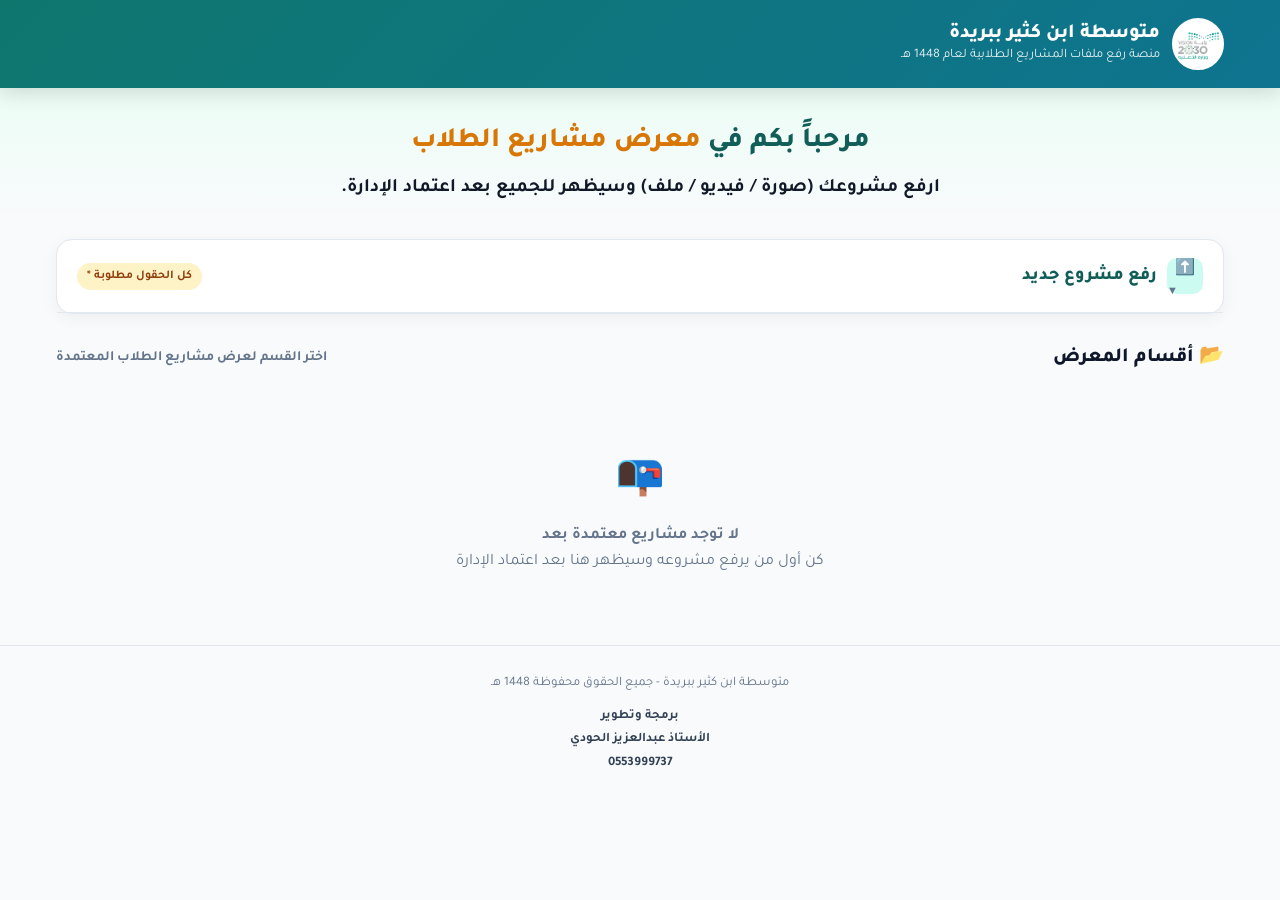
==== index.html @ aaa1b34d "Add files via upload" ====
<!DOCTYPE html>
<html lang="ar" dir="rtl">
<head>
<meta charset="UTF-8">
<meta name="viewport" content="width=device-width, initial-scale=1.0">
<title>متوسطة ابن كثير ببريدة - مشاريع الطلاب 1448</title>
<style>
@import url('https://fonts.googleapis.com/css2?family=Tajawal:wght@400;500;700;800&display=swap');
:root{--primary:#0f766e;--primary-dark:#115e59;--primary-light:#ccfbf1;--accent:#d97706;--bg:#f8fafc;--card:#fff;--text:#0f172a;--muted:#64748b;--border:#e2e8f0;--success:#16a34a;--danger:#dc2626;--radius:16px}
*{margin:0;padding:0;box-sizing:border-box;font-family:'Tajawal',sans-serif}
body{background:var(--bg);color:var(--text);line-height:1.6}
a{color:inherit;text-decoration:none}
.container{max-width:1200px;margin:0 auto;padding:0 16px}
.header{background:linear-gradient(135deg,var(--primary),#0e7490);color:#fff;padding:18px 0;position:sticky;top:0;z-index:50;box-shadow:0 4px 20px rgba(0,0,0,.15)}
.header-inner{display:flex;align-items:center;justify-content:space-between;gap:16px;flex-wrap:wrap}
.logo{display:flex;align-items:center;gap:12px}
.logo-img{width:52px;height:52px;border-radius:50%;object-fit:cover;border:2px solid #fff;background:#fff}
.logo-icon{width:48px;height:48px;background:#fff;color:var(--primary);border-radius:12px;display:grid;place-items:center;font-size:22px;font-weight:800}
.logo h1{font-size:20px;font-weight:800;line-height:1.2}
.logo p{font-size:13px;opacity:.9}
.year-badge{background:var(--accent);color:#fff;padding:6px 14px;border-radius:999px;font-weight:700;font-size:13px}
.nav{display:flex;gap:10px}
.nav a{padding:8px 16px;border-radius:999px;font-weight:700;font-size:14px;background:rgba(255,255,255,.15);border:1px solid rgba(255,255,255,.25);transition:.2s}
.nav a.active,.nav a:hover{background:#fff;color:var(--primary)}
.hero{background:linear-gradient(180deg,#ecfdf5,var(--bg));padding:32px 0 10px;text-align:center}
.hero h2{font-size:28px;color:var(--primary-dark);font-weight:800}
.hero h2 span{color:var(--accent)}
.hero p{color:#111827;max-width:720px;margin:8px auto 0;font-size:19px;font-weight:700;line-height:1.7}
.card{background:var(--card);border:1px solid var(--border);border-radius:var(--radius);box-shadow:0 4px 16px rgba(0,0,0,.05)}
.upload-section{margin:24px auto}
.accordion-header{cursor:pointer;user-select:none}
.accordion-header .icon::after{content:'▼';font-size:11px;margin-right:auto;transition:transform .3s;color:var(--muted)}
.upload-section.open .accordion-header .icon::after{transform:rotate(180deg)}
.accordion-body{max-height:0;overflow:hidden;transition:max-height .4s ease}
.upload-section.open .accordion-body{max-height:2000px}
.accordion-header{display:flex;align-items:center;gap:10px}
.card-header{padding:18px 20px;border-bottom:1px solid var(--border);display:flex;align-items:center;gap:10px;flex-wrap:wrap}
.card-header h3{font-size:18px;font-weight:800;color:var(--primary-dark)}
.card-header .icon{width:36px;height:36px;background:var(--primary-light);color:var(--primary);border-radius:10px;display:grid;place-items:center}
.card-body{padding:20px}
.form-grid{display:grid;grid-template-columns:1fr 1fr;gap:16px}
@media(max-width:700px){.form-grid{grid-template-columns:1fr}}
.form-group{display:flex;flex-direction:column;gap:6px}
.form-group.full{grid-column:1/-1}
label{font-weight:700;font-size:14px}
label span{color:var(--danger)}
input,select,textarea{padding:11px 14px;border:1.5px solid var(--border);border-radius:10px;font-size:14px;outline:none;transition:.2s;background:#fff;width:100%}
input:focus,select:focus,textarea:focus{border-color:var(--primary);box-shadow:0 0 0 3px var(--primary-light)}
textarea{resize:vertical;min-height:88px}
.drop-zone{border:2px dashed #94a3b8;border-radius:12px;padding:30px;text-align:center;background:#f8fafc;cursor:pointer;transition:.2s}
.drop-zone:hover{border-color:var(--primary);background:#f0fdfa}
.drop-zone.drag{border-color:var(--primary);background:var(--primary-light)}
.drop-zone .icon{font-size:36px}
.drop-zone b{display:block;margin-top:6px;font-size:14px}
.drop-zone small{color:var(--muted);font-size:12px}
.file-list{margin-top:12px;display:flex;flex-direction:column;gap:8px}
.file-item{display:flex;align-items:center;gap:10px;background:var(--primary-light);padding:10px 12px;border-radius:10px;font-size:13px}
.file-item img,.file-item video{width:50px;height:50px;object-fit:cover;border-radius:8px;border:1px solid var(--border)}
.file-item .info{flex:1;min-width:0}
.file-item .info b{display:block;white-space:nowrap;overflow:hidden;text-overflow:ellipsis;font-size:13px}
.file-item .info span{font-size:11px;color:#64748b}
.file-item .remove{background:#fee2e2;border:none;padding:4px 8px;border-radius:6px;cursor:pointer;font-weight:700;color:#991b1b;font-size:13px;white-space:nowrap}
.file-item .ok{color:#16a34a;font-size:11px;font-weight:700}
.file-item .err{color:#dc2626;font-size:11px;font-weight:700}
.file-item .prog{height:4px;background:#e2e8f0;border-radius:999px;overflow:hidden;margin-top:4px}
.file-item .prog div{height:100%;background:var(--primary);transition:width .3s;border-radius:999px}
.btn{padding:11px 20px;border-radius:10px;border:none;font-weight:800;font-size:15px;cursor:pointer;transition:.2s;display:inline-flex;align-items:center;justify-content:center;gap:8px}
.btn-primary{background:var(--primary);color:#fff;width:100%;margin-top:8px}
.btn-primary:hover{background:var(--primary-dark)}
.btn-primary:disabled{opacity:.6;cursor:not-allowed}
.btn-outline{background:#fff;border:1.5px solid var(--border)}
.btn-danger{background:var(--danger);color:#fff}
.btn-success{background:var(--success);color:#fff}
.btn-sm{padding:7px 12px;font-size:13px}
.progress-global{display:none;margin-top:12px}
.progress-global.show{display:block}
.progress-global .label{display:flex;justify-content:space-between;font-size:13px;font-weight:700;margin-bottom:4px}
.progress-global .bar{height:10px;background:#e2e8f0;border-radius:999px;overflow:hidden}
.progress-global .fill{height:100%;width:0%;background:linear-gradient(90deg,var(--primary),#06b6d4);transition:width .3s;border-radius:999px}
.alert{padding:12px 14px;border-radius:10px;font-size:13px;font-weight:700;margin-bottom:12px}
.alert-success{background:#dcfce7;color:#166534;border:1px solid #bbf7d0}
.alert-error{background:#fee2e2;color:#991b1b;border:1px solid #fecaca}
.section-title{display:flex;align-items:center;justify-content:space-between;flex-wrap:wrap;gap:12px;margin:28px 0 16px}
.section-title h3{font-size:20px;font-weight:800;display:flex;align-items:center;gap:10px}
.filters{display:flex;gap:8px;flex-wrap:wrap}
.filters input,.filters select{padding:8px 12px;font-size:13px;min-width:140px}
.sections-grid{display:grid;grid-template-columns:repeat(auto-fill,minmax(190px,1fr));gap:14px;margin-bottom:20px}
.section-btn{display:flex;flex-direction:column;align-items:center;justify-content:center;gap:8px;background:#fff;border:1.5px solid var(--border);border-radius:16px;padding:24px 16px;cursor:pointer;transition:.25s;text-align:center}
.section-btn:hover{transform:translateY(-4px);border-color:var(--primary);box-shadow:0 10px 24px rgba(0,0,0,.09)}
.section-btn .sec-icon{width:54px;height:54px;background:var(--primary-light);color:var(--primary);border-radius:14px;display:grid;place-items:center;font-size:26px}
.section-btn b{font-size:15px;font-weight:800}
.section-btn span{font-size:12px;color:var(--muted);font-weight:700}
.gallery{display:grid;grid-template-columns:repeat(auto-fill,minmax(270px,1fr));gap:16px}
.gallery-list{display:flex;flex-direction:column;gap:10px}
.gallery-row{display:flex;align-items:center;gap:14px;background:#fff;border:1px solid var(--border);border-radius:12px;padding:10px 14px;cursor:pointer;transition:.2s}
.gallery-row:hover{border-color:var(--primary);box-shadow:0 6px 16px rgba(0,0,0,.07)}
.gallery-row .row-thumb{width:64px;height:64px;border-radius:10px;object-fit:cover;background:#e2e8f0;flex-shrink:0;display:grid;place-items:center;overflow:hidden}
.gallery-row .row-thumb img,.gallery-row .row-thumb video{width:100%;height:100%;object-fit:cover}
.gallery-row .row-info{flex:1;min-width:0}
.gallery-row .row-info b{font-size:15px;font-weight:800;display:block;white-space:nowrap;overflow:hidden;text-overflow:ellipsis}
.gallery-row .row-info em{font-size:12px;color:var(--muted);font-weight:700;font-style:normal}
.gallery-row .row-info p{font-size:14px;font-weight:500;color:#334155;margin:3px 0 5px;display:-webkit-box;-webkit-line-clamp:2;-webkit-box-orient:vertical;overflow:hidden}
.project-card{overflow:hidden;transition:.25s;cursor:pointer;display:flex;flex-direction:column}
.project-card:hover{transform:translateY(-4px);box-shadow:0 10px 28px rgba(0,0,0,.1)}
.thumb{height:190px;background:#e2e8f0;overflow:hidden;position:relative;display:grid;place-items:center}
.thumb img,.thumb video{width:100%;height:100%;object-fit:cover}
.thumb .file-icon{font-size:40px}
.thumb .badge{position:absolute;top:10px;right:10px;background:rgba(0,0,0,.65);color:#fff;padding:4px 8px;border-radius:999px;font-size:11px;font-weight:700}
.project-body{padding:14px;flex:1;display:flex;flex-direction:column;gap:6px}
.project-body h4{font-size:16px;font-weight:800;line-height:1.3;display:-webkit-box;-webkit-line-clamp:1;-webkit-box-orient:vertical;overflow:hidden}
.project-body .desc{font-size:13px;color:var(--muted);display:-webkit-box;-webkit-line-clamp:2;-webkit-box-orient:vertical;overflow:hidden;min-height:38px}
.meta{display:flex;gap:8px;flex-wrap:wrap;margin-top:6px}
.meta span{background:#f1f5f9;padding:4px 8px;border-radius:999px;font-size:11px;font-weight:700;color:#334155}
.empty{text-align:center;padding:40px;color:var(--muted)}
.empty .icon{font-size:40px;margin-bottom:10px}
.lightbox{position:fixed;inset:0;background:rgba(0,0,0,.82);display:none;align-items:center;justify-content:center;z-index:999;padding:20px}
.lightbox.show{display:flex}
.lightbox-content{background:#fff;border-radius:16px;max-width:900px;width:100%;max-height:90vh;overflow:auto;position:relative;animation:pop .2s ease}
@keyframes pop{from{transform:scale(.95);opacity:0}to{transform:scale(1);opacity:1}}
.lightbox-media{max-height:60vh;background:#000;display:grid;place-items:center;overflow:hidden}
.lightbox-media img,.lightbox-media video{max-width:100%;max-height:60vh;object-fit:contain}
.lightbox-media iframe{width:100%;height:60vh;border:0}
.lightbox-info{padding:18px}
.lightbox-info h3{font-size:18px;font-weight:800}
.lightbox-info p{font-size:14px;color:#475569;margin-top:6px}
.lightbox-close{position:absolute;top:12px;left:12px;width:36px;height:36px;border-radius:50%;background:rgba(0,0,0,.6);color:#fff;border:none;font-size:18px;cursor:pointer;display:grid;place-items:center;z-index:2}
.footer{text-align:center;padding:28px 0;color:var(--muted);font-size:13px;border-top:1px solid var(--border);margin-top:30px}
</style>
</head>
<body>
<header class="header"><div class="container header-inner"><div class="logo"><img class="logo-img" src="[data-uri]" alt="شعار الوزارة"><div><h1 id="schoolNameEl">متوسطة ابن كثير ببريدة</h1><p id="schoolTagEl">منصة رفع ملفات المشاريع الطلابية لعام 1448 هـ</p></div></div></div></header>
<section class="hero"><div class="container"><h2>مرحباً بكم في <span>معرض مشاريع الطلاب</span></h2><p id="heroTextEl">ارفع مشروعك (صورة / فيديو / ملف) وسيظهر للجميع بعد اعتماد الإدارة.</p></div></section>
<main class="container">
<section class="card upload-section" id="uploadSection">
<div class="card-header accordion-header" id="uploadToggle"><div class="icon">⬆️</div><h3>رفع مشروع جديد</h3><span style="margin-right:auto;background:#fef3c7;color:#92400e;padding:4px 10px;border-radius:999px;font-size:12px;font-weight:700">كل الحقول مطلوبة *</span></div>
<div class="accordion-body">
<div class="card-body">
<form id="uploadForm">
<div class="form-grid">
<div class="form-group"><label>اسم الطالب <span>*</span></label><input type="text" id="studentName" placeholder="مثال: أحمد محمد العلي" required></div>
<div class="form-group"><label>الصف <span>*</span></label><select id="className" required><option value="">اختر الصف</option></select></div>
<div class="form-group"><label>القسم <span>*</span></label><select id="uploadSectionSelect" required><option value="">اختر القسم</option></select></div>
<div class="form-group full"><label>عنوان المشروع <span>*</span></label><input type="text" id="title" placeholder="مثال: مشروع البيئة - إعادة التدوير" required></div>
<div class="form-group full"><label>نبذة عن المشروع <span>*</span></label><textarea id="description" placeholder="اكتب وصفاً مختصراً عن المشروع..." required></textarea></div>
<div class="form-group full">
<label>الملفات (صور / فيديو / PDF) <span>*</span></label>
<div class="drop-zone" id="dropZone"><div class="icon">📁</div><b>اسحب الملفات هنا أو اضغط للاختيار</b><small>يدعم: JPG, PNG, GIF, MP4, PDF, Word - حتى 45MB لكل ملف - يمكن اختيار عدة ملفات</small></div>
<input type="file" id="fileInput" multiple accept="image/*,video/*,application/pdf,.doc,.docx,.ppt,.pptx" style="display:none">
<div class="file-list" id="fileList"></div>
</div>
<div id="formAlert"></div>
</div>
<div class="progress-global" id="progressGlobal"><div class="label"><span id="progressLabel">جاري الرفع...</span><span id="progressText">0%</span></div><div class="bar"><div class="fill" id="progressFill"></div></div></div>
<button type="submit" class="btn btn-primary" id="submitBtn">🚀 رفع المشاريع الآن</button>
</form>
</div>
</div>
</section>
<div id="homeView">
<div class="section-title"><h3>📂 أقسام المعرض</h3><p style="color:var(--muted);font-size:14px;font-weight:700">اختر القسم لعرض مشاريع الطلاب المعتمدة</p></div>
<div id="sectionsGrid" class="sections-grid"></div>
<div id="emptyStateHome" class="empty" style="display:none"><div class="icon">📭</div><h4>لا توجد مشاريع معتمدة بعد</h4><p>كن أول من يرفع مشروعه وسيظهر هنا بعد اعتماد الإدارة</p></div>
</div>
<div id="galleryView" style="display:none">
<div class="section-title"><div style="display:flex;align-items:center;gap:12px;flex-wrap:wrap"><button class="btn btn-outline btn-sm" id="backBtn">→ رجوع للأقسام</button><h3>📁 <span id="galleryTitle"></span> <span id="countBadge" style="background:var(--primary);color:#fff;padding:2px 10px;border-radius:999px;font-size:12px">0</span></h3></div><div class="filters"><input type="search" id="searchInput" placeholder="بحث بالعنوان أو اسم الطالب..."><select id="filterClass"><option value="">كل الصفوف</option></select></div></div>
<div id="gallery" class="gallery"></div>
<div id="emptyState" class="empty" style="display:block"><div class="icon">📭</div><h4>لا توجد مشاريع في هذا القسم</h4><p>لم تُعتمد مشاريع في هذا القسم بعد</p></div>
</div>
</main>
<div class="lightbox" id="lightbox"><div class="lightbox-content"><button class="lightbox-close" id="lightboxClose">✕</button><div class="lightbox-media" id="lightboxMedia"></div><div class="lightbox-info"><h3 id="lbTitle"></h3><p id="lbDesc"></p><div class="meta" id="lbMeta"></div><div style="margin-top:12px;display:flex;gap:8px;flex-wrap:wrap"><a id="lbDownload" href="#" target="_blank" class="btn btn-outline btn-sm">⬇️ فتح الملف الأصلي</a></div></div></div></div>
<footer class="footer"><div class="container"><span id="footerSchool">متوسطة ابن كثير ببريدة</span> - جميع الحقوق محفوظة 1448 هـ<div style="margin-top:10px;font-weight:700;color:#334155;line-height:1.8">برمجة وتطوير<br>الأستاذ عبدالعزيز الحودي<br><span dir="ltr">0553999737</span></div></div></footer>

<script>
window.onerror=function(msg,src,line,col){try{document.getElementById('gallery').innerHTML='<div class="empty"><div class="icon">⚠️</div><p>خطأ جافاسكريبت: '+esc(msg)+' — '+src+' ('+line+':'+col+')</p></div>';}catch(e){}};
var CONFIG={ADMIN_PASSWORD:'admin123',STORAGE_KEY:'ibnKatheer_1448',APPS_SCRIPT_URL:'',API_BASE:''};
try{if(!CONFIG.APPS_SCRIPT_URL&&window.location.hostname.indexOf('script.google')!==-1){CONFIG.APPS_SCRIPT_URL=window.location.href.split('?')[0];}}catch(e){}

function isAppsScript(){return !!CONFIG.APPS_SCRIPT_URL;}
function isNodeServer(){return !!CONFIG.API_BASE;}

function callServer(action,data){
  return new Promise(function(resolve,reject){
    if(isAppsScript()){
      google.script.run.withSuccessHandler(resolve).withFailureHandler(function(err){reject(new Error(err.message||err));}).serverAction(action,JSON.stringify(data));
    }else if(isNodeServer()){
      fetch(CONFIG.API_BASE+'/api/'+action,{method:'POST',headers:{'Content-Type':'application/json'},body:JSON.stringify(data)}).then(function(r){return r.json();}).then(resolve).catch(reject);
    }else{
      resolve(localAction(action,data));
    }
  });
}

function localAction(action,data){
  var arr;
  try{arr=JSON.parse(localStorage.getItem(CONFIG.STORAGE_KEY)||'[]');}catch(e){arr=[];}
  var secs;
  try{secs=JSON.parse(localStorage.getItem('sections_'+CONFIG.STORAGE_KEY)||'[]');}catch(e){secs=[];}
  var cls;
  try{cls=JSON.parse(localStorage.getItem('classes_'+CONFIG.STORAGE_KEY)||'[]');}catch(e){cls=[];}
  var sett={schoolName:'متوسطة ابن كثير ببريدة',tagline:'منصة رفع ملفات المشاريع الطلابية لعام 1448 هـ',heroText:'ارفع مشروعك (صورة / فيديو / ملف) وسيظهر للجميع بعد اعتماد الإدارة.'};
  try{var sp=JSON.parse(localStorage.getItem('settings_'+CONFIG.STORAGE_KEY)||'{}');for(var k in sp)sett[k]=sp[k];}catch(e){}
  if(action==='getAll')return{projects:arr,sections:secs,classes:cls,settings:{schoolName:sett.schoolName,tagline:sett.tagline,heroText:sett.heroText}};
  if(action==='approve'){arr.forEach(function(p){if(p.id===data.id)p.approved=data.approve;});localStorage.setItem(CONFIG.STORAGE_KEY,JSON.stringify(arr));return{success:true};}
  if(action==='approveAll'){arr.forEach(function(p){p.approved=true;});localStorage.setItem(CONFIG.STORAGE_KEY,JSON.stringify(arr));return{success:true};}
  if(action==='delete'){arr=arr.filter(function(p){return p.id!==data.id;});localStorage.setItem(CONFIG.STORAGE_KEY,JSON.stringify(arr));return{success:true};}
  if(action==='update'){arr.forEach(function(p){if(p.id===data.id){p.studentName=data.studentName;p.className=data.className;p.title=data.title;p.description=data.description;}});localStorage.setItem(CONFIG.STORAGE_KEY,JSON.stringify(arr));return{success:true};}
  if(action==='upload'){var p=data.project;p.id=Date.now().toString(36)+Math.random().toString(36).slice(2,7);p.approved=false;p.createdAt=new Date().toISOString();arr.unshift(p);localStorage.setItem(CONFIG.STORAGE_KEY,JSON.stringify(arr));return{success:true,id:p.id};}
  return{};
}

var selectedFiles=[];
var uploading=false;

function init(){
  var drop=document.getElementById('dropZone');
  var inp=document.getElementById('fileInput');
  var form=document.getElementById('uploadForm');
  var upToggle=document.getElementById('uploadToggle');
  var upSection=document.getElementById('uploadSection');
  if(upToggle&&upSection){
    upToggle.addEventListener('click',function(){upSection.classList.toggle('open');});
  }
  if(drop&&inp){
    drop.addEventListener('click',function(){inp.click();});
    drop.addEventListener('dragover',function(e){e.preventDefault();drop.classList.add('drag');});
    drop.addEventListener('dragleave',function(){drop.classList.remove('drag');});
    drop.addEventListener('drop',function(e){e.preventDefault();drop.classList.remove('drag');if(e.dataTransfer.files.length)addFiles(e.dataTransfer.files);});
    inp.addEventListener('change',function(){if(inp.files.length)addFiles(inp.files);inp.value='';});
  }
  if(form)form.addEventListener('submit',onSubmit);
  var close=document.getElementById('lightboxClose');
  if(close)close.addEventListener('click',function(){document.getElementById('lightbox').classList.remove('show');});
  var lb=document.getElementById('lightbox');
  if(lb)lb.addEventListener('click',function(e){if(e.target===lb)lb.classList.remove('show');});
  document.addEventListener('keydown',function(e){if(e.key==='Escape')document.getElementById('lightbox').classList.remove('show');});
  var si=document.getElementById('searchInput');
  var fc=document.getElementById('filterClass');
  var back=document.getElementById('backBtn');
  if(si)si.addEventListener('input',renderGallery);
  if(fc)fc.addEventListener('change',renderGallery);
  if(back)back.addEventListener('click',goHome);
  refresh();
}

function addFiles(fileList){
  for(var i=0;i<fileList.length;i++){
    var f=fileList[i];
    if(f.size>45*1024*1024){showAlert('الملف '+f.name+' كبير جداً (الحد 45MB)','error');continue;}
    var exists=false;
    for(var j=0;j<selectedFiles.length;j++){if(selectedFiles[j].name===f.name&&selectedFiles[j].size===f.size){exists=true;break;}}
    if(!exists)selectedFiles.push(f);
  }
  renderFileList();
}

function removeFile(idx){
  selectedFiles.splice(idx,1);
  renderFileList();
}

function renderFileList(){
  var el=document.getElementById('fileList');
  if(!el)return;
  if(selectedFiles.length===0){el.innerHTML='';return;}
  el.innerHTML=selectedFiles.map(function(f,i){
    var isImg=f.type&&f.type.indexOf('image/')===0;
    var isVid=f.type&&f.type.indexOf('video/')===0;
    var thumb=isImg?'<img src="'+URL.createObjectURL(f)+'" alt="">':isVid?'<video src="'+URL.createObjectURL(f)+'" muted></video>':'<span style="font-size:28px">📄</span>';
    return '<div class="file-item" id="fi'+i+'">'+thumb+'<div class="info"><b>'+esc(f.name)+'</b><span>'+(f.size/1024/1024).toFixed(1)+' MB - '+esc(f.type||'ملف')+'</span></div><button type="button" class="remove" onclick="removeFile('+i+')">✕ حذف</button></div>';
  }).join('');
}

function fileToBase64(file){
  return new Promise(function(resolve,reject){
    var r=new FileReader();
    r.onload=function(){resolve(r.result);};
    r.onerror=function(){reject(new Error('FileReader error'));};
    r.readAsDataURL(file);
  });
}

function videoThumb(file){
  return new Promise(function(resolve){
    if(!file||!file.type||file.type.indexOf('video/')!==0){resolve('');return;}
    var url;
    try{url=URL.createObjectURL(file);}catch(e){resolve('');return;}
    var v=document.createElement('video');
    v.muted=true;v.playsInline=true;v.preload='metadata';
    var done=false;
    function finish(data){if(done)return;done=true;try{URL.revokeObjectURL(url);}catch(e){}resolve(data||'');}
    function grab(){
      try{
        var w=v.videoWidth||0,h=v.videoHeight||0;
        if(!w||!h){finish('');return;}
        var MAX=480,sc=Math.min(1,MAX/Math.max(w,h));
        var c=document.createElement('canvas');
        c.width=Math.round(w*sc);c.height=Math.round(h*sc);
        c.getContext('2d').drawImage(v,0,0,c.width,c.height);
        finish(c.toDataURL('image/jpeg',0.7));
      }catch(e){finish('');}
    }
    v.onerror=function(){finish('');};
    v.onloadeddata=function(){
      if(v.duration&&v.duration>1.5){try{v.currentTime=1.2;}catch(e){grab();}}
      else grab();
    };
    v.onseeked=grab;
    setTimeout(function(){if(!done)grab();},4000);
    v.src=url;
  });
}

async function onSubmit(e){
  e.preventDefault();
  if(uploading)return;
  if(selectedFiles.length===0){showAlert('اختر ملفاً واحداً على الأقل','error');return;}
  var studentName=document.getElementById('studentName').value.trim();
  var className=document.getElementById('className').value.trim();
  var title=document.getElementById('title').value.trim();
  var description=document.getElementById('description').value.trim();
  var section=(document.getElementById('uploadSectionSelect')||{}).value||'';
  if(!studentName||!className||!title||!description||!section){showAlert('جميع الحقول إلزامية — اختر القسم أيضاً','error');return;}
  uploading=true;
  var btn=document.getElementById('submitBtn');
  btn.disabled=true;btn.textContent='جاري الرفع...';
  var pg=document.getElementById('progressGlobal');
  pg.classList.add('show');
  var total=selectedFiles.length;
  var done=0;
  var errors=0;
  for(var i=0;i<selectedFiles.length;i++){
    var f=selectedFiles[i];
    document.getElementById('progressLabel').textContent='('+done+'/'+total+') '+f.name;
    document.getElementById('progressFill').style.width=Math.round((done/total)*100)+'%';
    document.getElementById('progressText').textContent=Math.round((done/total)*100)+'%';
    try{
      var thumb=await videoThumb(f);
      if(isAppsScript()){
        var b64=await fileToBase64(f);
        var base64raw=b64.split(',').pop();
        await callServer('upload',{fileName:f.name,fileMime:f.type||'application/octet-stream',base64:base64raw,studentName:studentName,className:className,title:title,description:description,section:section,thumb:thumb});
      }else if(isNodeServer()){
        var fd=new FormData();
        fd.append('file',f);
        fd.append('studentName',studentName);fd.append('className',className);fd.append('title',title);fd.append('description',description);fd.append('section',section);fd.append('thumb',thumb||'');
        var res=await fetch(CONFIG.API_BASE+'/api/upload',{method:'POST',body:fd});
        if(!res.ok)throw new Error('فشل الرفع');
      }else{
        var b64local=await fileToBase64(f);
        var type='file';
        if(f.type&&f.type.indexOf('image/')===0)type='image';
        else if(f.type&&f.type.indexOf('video/')===0)type='video';
        else if(f.type==='application/pdf')type='pdf';
        await callServer('upload',{project:{studentName:studentName,className:className,title:title,description:description,fileName:f.name,fileType:type,mime:f.type,fileUrl:b64local,size:f.size,section:section,thumb:thumb}});
      }
      done++;
      var fi=document.getElementById('fi'+i);
      if(fi)fi.querySelector('.info').innerHTML+='<div class="ok">✓ تم الرفع بنجاح</div>';
    }catch(err){
      console.error(err);
      errors++;
      var fi2=document.getElementById('fi'+i);
      if(fi2)fi2.querySelector('.info').innerHTML+='<div class="err">✕ فشل: '+esc(err.message||'خطأ غير معروف')+'</div>';
    }
  }
  document.getElementById('progressFill').style.width='100%';
  document.getElementById('progressText').textContent='100%';
  setTimeout(function(){pg.classList.remove('show');},1000);
  btn.disabled=false;btn.textContent='🚀 رفع المشاريع الآن';
  uploading=false;
  selectedFiles=[];
  renderFileList();
  document.getElementById('uploadForm').reset();
  var msg='تم رفع '+done+' من '+total+' ملفات بنجاح!';
  if(errors>0)msg+=' وفشل '+errors+' ملف.';
  showAlert(done>0?'✅ '+msg:'❌ لم يتم رفع أي ملف',done>0?'success':'error');
  refresh();
}

function showAlert(msg,type){
  var el=document.getElementById('formAlert');
  if(el)el.innerHTML='<div class="alert alert-'+type+'">'+msg+'</div>';
  if(type!=='success')setTimeout(function(){if(el)el.innerHTML='';},6000);
}

function esc(s){if(!s)return'';return String(s).replace(/&/g,'&amp;').replace(/</g,'&lt;').replace(/>/g,'&gt;').replace(/"/g,'&quot;').replace(/'/g,'&#39;');}

var allProjects=[];
var allSections=[];
var allClasses=[];
var currentSection='';
var allSettings={schoolName:'متوسطة ابن كثير ببريدة',tagline:'منصة رفع ملفات المشاريع الطلابية لعام 1448 هـ',heroText:'ارفع مشروعك (صورة / فيديو / ملف) وسيظهر للجميع بعد اعتماد الإدارة.'};
var DEFAULT_CLASSES=['الأول متوسط - أ','الأول متوسط - ب','الثاني متوسط - أ','الثاني متوسط - ب','الثالث متوسط - أ','الثالث متوسط - ب'];

function parseAll(res){
  allProjects=[];allSections=[];allClasses=[];
  if(res){
    try{allProjects=res.projects||res||[];}catch(e){allProjects=[];}
    try{allSections=res.sections||[];}catch(e){allSections=[];}
    try{allClasses=res.classes||[];}catch(e){allClasses=[];}
    if(res.settings){try{for(var k in res.settings)allSettings[k]=res.settings[k];}catch(e){}}
  }
  if(typeof allProjects==='string')try{allProjects=JSON.parse(allProjects);}catch(e){allProjects=[];}
  if(typeof allSections==='string')try{allSections=JSON.parse(allSections);}catch(e){allSections=[];}
  if(typeof allClasses==='string')try{allClasses=JSON.parse(allClasses);}catch(e){allClasses=[];}
  if(allProjects.filter===undefined)allProjects=[];
  if(allSections.forEach===undefined)allSections=[];
  if(allClasses.forEach===undefined)allClasses=[];
}

function applySettings(){
  var s1=document.getElementById('schoolNameEl');
  if(s1)s1.textContent=allSettings.schoolName||'';
  var s2=document.getElementById('schoolTagEl');
  if(s2)s2.textContent=allSettings.tagline||'';
  var s3=document.getElementById('heroTextEl');
  if(s3)s3.textContent=allSettings.heroText||'';
  var s4=document.getElementById('footerSchool');
  if(s4)s4.textContent=allSettings.schoolName||'';
}

function sectionName(id){
  var s=allSections.find(function(x){return String(x.id)===String(id);});
  return s?s.name:'';
}

function populateSelects(){
  var usEl=document.getElementById('uploadSectionSelect');
  if(usEl&&usEl.options&&usEl.options.length<=1){
    allSections.forEach(function(s){
      var opt=document.createElement('option');opt.value=s.id;opt.textContent=s.name;
      usEl.appendChild(opt);
    });
  }
  var classNames=(allClasses&&allClasses.length)?allClasses.map(function(c){return c.name;}):DEFAULT_CLASSES;
  var cnEl=document.getElementById('className');
  if(cnEl){
    var oldVal=cnEl.value;
    cnEl.innerHTML='<option value="">اختر الصف</option>';
    (classNames||[]).forEach(function(n){
      var opt=document.createElement('option');opt.value=n;opt.textContent=n;
      cnEl.appendChild(opt);
    });
    cnEl.value=(oldVal&&cnEl.options[oldVal])?oldVal:'';
  }
  var fclEl=document.getElementById('filterClass');
  if(fclEl){
    var cur=fclEl.value;
    fclEl.innerHTML='<option value="">كل الصفوف</option>'+(classNames||[]).map(function(n){return '<option value="'+esc(n)+'"'+(String(cur)===String(n)?' selected':'')+'>'+esc(n)+'</option>';}).join('');
  }
}

function refresh(){
  callServer('getAll',{}).then(function(res){
    parseAll(res);
    applySettings();
    populateSelects();
    renderHome();
    renderGallery();
  }).catch(function(err){
    showLoadError(err);
  });
}

function showLoadError(err){
  var gallery=document.getElementById('gallery');
  if(!gallery)return;
  console.error('Render error:',err);
  var em='';
  try{em=(err&&err.message)||String(err);}catch(e){}
  var st='';
  try{if(err&&err.stack)st=err.stack.split('\n').slice(0,3).join('<br>');}catch(e){}
  gallery.innerHTML='<div class="empty"><div class="icon">⚠️</div><p>خطأ في تحميل البيانات: '+esc(em)+(st?'<div style="font-size:11px;color:#64748b;margin-top:8px;direction:ltr">'+esc(st)+'</div>':'')+'</p></div>';
}

function approvedProjects(){
  return allProjects.filter(function(p){return p.approved==true||p.approved==='true';});
}

function renderHome(){
  var grid=document.getElementById('sectionsGrid');
  var emptyHome=document.getElementById('emptyStateHome');
  if(!grid)return;
  var approved=approvedProjects();
  if(approved.length===0){
    grid.innerHTML='';
    var total=allProjects.length;
    var pending=total-approved.length;
    if(total>0&&pending>0){
      emptyHome.innerHTML='<div class="icon">⏳</div><h4>يوجد '+pending+' مشروع بانتظار موافقة الإدارة</h4><p>المرفوعة محفوظة وستظهر هنا بعد الاعتماد من <a href="?page=admin" style="color:var(--primary);font-weight:800">لوحة التحكم</a></p>';
    }else{
      emptyHome.innerHTML='<div class="icon">📭</div><h4>لا توجد مشاريع معتمدة بعد</h4><p>كن أول من يرفع مشروعه وسيظهر هنا بعد اعتماد الإدارة</p>';
    }
    emptyHome.style.display='block';
    return;
  }
  var secCounts={};
  var noSec=0;
  approved.forEach(function(p){
    if(p.section)secCounts[p.section]=(secCounts[p.section]||0)+1;
    else noSec++;
  });
  var list=[];
  allSections.forEach(function(s){
    var c=secCounts[s.id]||0;
    if(c>0)list.push({id:s.id,name:s.name,count:c});
  });
  if(noSec>0)list.push({id:'',name:'بدون قسم',count:noSec});
  emptyHome.style.display='none';
  grid.innerHTML=list.map(function(item){
    return '<div class="section-btn" onclick="openSection(\''+item.id+'\')"><div class="sec-icon">📁</div><b>'+esc(item.name)+'</b><span>'+item.count+' مشروع</span></div>';
  }).join('');
}

function openSection(id){
  currentSection=String(id);
  document.getElementById('homeView').style.display='none';
  document.getElementById('galleryView').style.display='block';
  var nm=currentSection?sectionName(currentSection):'بدون قسم';
  document.getElementById('galleryTitle').textContent=nm||'القسم';
  renderGallery();
  window.scrollTo(0,0);
}

function goHome(){
  currentSection='';
  document.getElementById('galleryView').style.display='none';
  document.getElementById('homeView').style.display='block';
  window.scrollTo(0,0);
}

function renderGallery(){
  var gallery=document.getElementById('gallery');
  var empty=document.getElementById('emptyState');
  var badge=document.getElementById('countBadge');
  if(!gallery)return;
  var q=(document.getElementById('searchInput')||{}).value||'';
  q=q.trim().toLowerCase();
  var cls=(document.getElementById('filterClass')||{}).value||'';
  var approved=approvedProjects();
  approved=approved.filter(function(p){
    var ms=!currentSection||String(p.section||'')===currentSection;
    var mq=!q||String(p.title).toLowerCase().indexOf(q)!==-1||String(p.studentName).toLowerCase().indexOf(q)!==-1;
    var mc=!cls||String(p.className).indexOf(cls)!==-1;
    return ms&&mq&&mc;
  });
  if(badge)badge.textContent=approved.length;
  if(approved.length===0){
    gallery.innerHTML='';
    empty.style.display='block';
    return;
  }
  empty.style.display='none';
  gallery.className='gallery gallery-list';
  gallery.innerHTML=approved.map(function(p){
    var ft=p.fileType||'file';
    var fu=p.fileUrl||'';
    var thumb=ft==='image'?'<img src="'+(p.fileId?'https://drive.google.com/thumbnail?id='+p.fileId+'&sz=w200':fu)+'" alt="">':(ft==='video'&&p.thumb)?'<img src="'+p.thumb+'" alt=""><span class="badge">🎬</span>':ft==='video'?'<span style="font-size:26px">🎬</span>':'<span style="font-size:26px">📄</span>';
    return '<div class="gallery-row" onclick="openLB(this)" data-url="'+esc(fu)+'" data-fid="'+esc(p.fileId||'')+'" data-type="'+ft+'" data-title="'+esc(p.title)+'" data-desc="'+esc(p.description)+'" data-student="'+esc(p.studentName)+'" data-class="'+esc(p.className)+'" data-date="'+esc(p.createdAt)+'" data-file="'+esc(p.fileName)+'"><div class="row-thumb">'+thumb+'</div><div class="row-info"><b>'+esc(p.title)+'</b><p>'+esc(p.description)+'</p><div style="display:flex;align-items:center;gap:10px"><em>👤 '+esc(p.studentName)+'</em><em>🏫 '+esc(p.className)+'</em></div></div></div>';
  }).join('');
}

function openLB(el){
  var url=el.getAttribute('data-url');
  var type=el.getAttribute('data-type');
  var title=el.getAttribute('data-title');
  var desc=el.getAttribute('data-desc');
  var student=el.getAttribute('data-student');
  var cls=el.getAttribute('data-class');
  var date=el.getAttribute('data-date');
  var file=el.getAttribute('data-file');
  document.getElementById('lbTitle').textContent=title;
  document.getElementById('lbDesc').textContent=desc;
  var meta='<span>👤 '+esc(student)+'</span><span>🏫 '+esc(cls)+'</span>';
  if(date)meta+='<span>📅 '+new Date(date).toLocaleDateString('ar-SA')+'</span>';
  if(file)meta+='<span>📎 '+esc(file)+'</span>';
  document.getElementById('lbMeta').innerHTML=meta;
  var media=document.getElementById('lightboxMedia');
  var fid=el.getAttribute('data-fid');
  var imgSrc=(type==='image'&&fid)?'https://drive.google.com/thumbnail?id='+fid+'&sz=w1600':url;
  if(type==='image')media.innerHTML='<img src="'+imgSrc+'" alt="">';
  else if(type==='video'&&fid)media.innerHTML='<iframe src="https://drive.google.com/file/d/'+fid+'/preview" allowfullscreen></iframe>';
  else if(type==='video')media.innerHTML='<video src="'+url+'" controls autoplay style="width:100%"></video>';
  else if(fid)media.innerHTML='<iframe src="https://drive.google.com/file/d/'+fid+'/preview" allowfullscreen></iframe>';
  else media.innerHTML='<div style="padding:40px;text-align:center;font-size:50px">📄<p style="margin-top:10px">'+esc(file)+'</p></div>';
  document.getElementById('lbDownload').href=url;
  document.getElementById('lightbox').classList.add('show');
}

document.addEventListener('DOMContentLoaded',init);
</script>
</body>
</html>
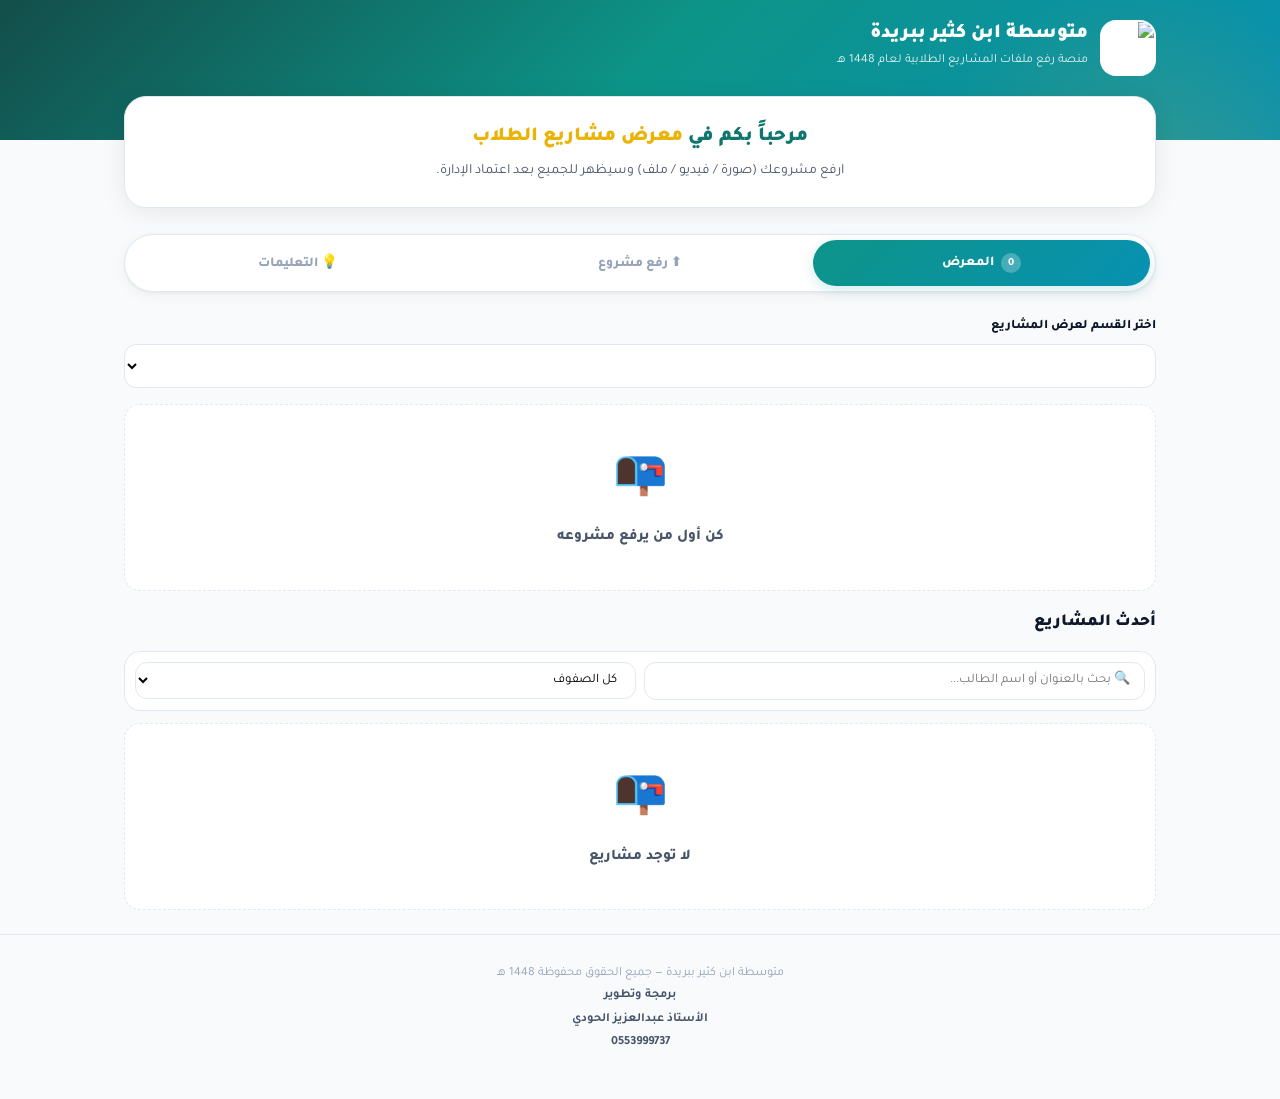
==== commit 1c44595f: "Add files via upload" ====
--- a/index.html
+++ b/index.html
@@ -2,592 +2,413 @@
 <html lang="ar" dir="rtl">
 <head>
 <meta charset="UTF-8">
-<meta name="viewport" content="width=device-width, initial-scale=1.0">
+<meta name="viewport" content="width=device-width, initial-scale=1.0, viewport-fit=cover">
 <title>متوسطة ابن كثير ببريدة - مشاريع الطلاب 1448</title>
+<meta name="theme-color" content="#0d9488">
+<meta name="mobile-web-app-capable" content="yes">
+<meta name="apple-mobile-web-app-capable" content="yes">
+<meta name="apple-mobile-web-app-status-bar-style" content="default">
+<meta name="apple-mobile-web-app-title" content="مشاريع ابن كثير">
+<link rel="apple-touch-icon" href="https://upload.wikimedia.org/wikipedia/ar/1/17/Saudi_Ministry_of_Education_Logo_2025.png">
+<link rel="icon" type="image/png" href="https://upload.wikimedia.org/wikipedia/ar/1/17/Saudi_Ministry_of_Education_Logo_2025.png">
+<link rel="preconnect" href="https://fonts.googleapis.com">
+<link href="https://fonts.googleapis.com/css2?family=Tajawal:wght@400;500;700;800;900&display=swap" rel="stylesheet">
 <style>
-@import url('https://fonts.googleapis.com/css2?family=Tajawal:wght@400;500;700;800&display=swap');
-:root{--primary:#0f766e;--primary-dark:#115e59;--primary-light:#ccfbf1;--accent:#d97706;--bg:#f8fafc;--card:#fff;--text:#0f172a;--muted:#64748b;--border:#e2e8f0;--success:#16a34a;--danger:#dc2626;--radius:16px}
-*{margin:0;padding:0;box-sizing:border-box;font-family:'Tajawal',sans-serif}
-body{background:var(--bg);color:var(--text);line-height:1.6}
+:root{
+  --pri:#0d9488;--pri-dk:#0f766e;--pri-lt:#ccfbf1;--pri-glow:rgba(13,148,136,.18);
+  --acc:#eab308;--acc-lt:#fef9c3;
+  --bg:#f8fafc;--card:#fff;--txt:#0f172a;--sub:#475569;--muted:#94a3b8;
+  --bdr:#e2e8f0;--ok:#22c55e;--err:#ef4444;
+  --r:16px;--r2:22px;
+  --sh:0 1px 3px rgba(0,0,0,.06),0 4px 16px rgba(0,0,0,.04);
+  --sh2:0 4px 24px rgba(0,0,0,.08);
+}
+*{margin:0;padding:0;box-sizing:border-box;font-family:'Tajawal',system-ui,sans-serif}
+body{background:var(--bg);color:var(--txt);line-height:1.65;min-height:100dvh}
 a{color:inherit;text-decoration:none}
-.container{max-width:1200px;margin:0 auto;padding:0 16px}
-.header{background:linear-gradient(135deg,var(--primary),#0e7490);color:#fff;padding:18px 0;position:sticky;top:0;z-index:50;box-shadow:0 4px 20px rgba(0,0,0,.15)}
-.header-inner{display:flex;align-items:center;justify-content:space-between;gap:16px;flex-wrap:wrap}
-.logo{display:flex;align-items:center;gap:12px}
-.logo-img{width:52px;height:52px;border-radius:50%;object-fit:cover;border:2px solid #fff;background:#fff}
-.logo-icon{width:48px;height:48px;background:#fff;color:var(--primary);border-radius:12px;display:grid;place-items:center;font-size:22px;font-weight:800}
-.logo h1{font-size:20px;font-weight:800;line-height:1.2}
-.logo p{font-size:13px;opacity:.9}
-.year-badge{background:var(--accent);color:#fff;padding:6px 14px;border-radius:999px;font-weight:700;font-size:13px}
-.nav{display:flex;gap:10px}
-.nav a{padding:8px 16px;border-radius:999px;font-weight:700;font-size:14px;background:rgba(255,255,255,.15);border:1px solid rgba(255,255,255,.25);transition:.2s}
-.nav a.active,.nav a:hover{background:#fff;color:var(--primary)}
-.hero{background:linear-gradient(180deg,#ecfdf5,var(--bg));padding:32px 0 10px;text-align:center}
-.hero h2{font-size:28px;color:var(--primary-dark);font-weight:800}
-.hero h2 span{color:var(--accent)}
-.hero p{color:#111827;max-width:720px;margin:8px auto 0;font-size:19px;font-weight:700;line-height:1.7}
-.card{background:var(--card);border:1px solid var(--border);border-radius:var(--radius);box-shadow:0 4px 16px rgba(0,0,0,.05)}
-.upload-section{margin:24px auto}
-.accordion-header{cursor:pointer;user-select:none}
-.accordion-header .icon::after{content:'▼';font-size:11px;margin-right:auto;transition:transform .3s;color:var(--muted)}
-.upload-section.open .accordion-header .icon::after{transform:rotate(180deg)}
-.accordion-body{max-height:0;overflow:hidden;transition:max-height .4s ease}
-.upload-section.open .accordion-body{max-height:2000px}
-.accordion-header{display:flex;align-items:center;gap:10px}
-.card-header{padding:18px 20px;border-bottom:1px solid var(--border);display:flex;align-items:center;gap:10px;flex-wrap:wrap}
-.card-header h3{font-size:18px;font-weight:800;color:var(--primary-dark)}
-.card-header .icon{width:36px;height:36px;background:var(--primary-light);color:var(--primary);border-radius:10px;display:grid;place-items:center}
-.card-body{padding:20px}
-.form-grid{display:grid;grid-template-columns:1fr 1fr;gap:16px}
-@media(max-width:700px){.form-grid{grid-template-columns:1fr}}
-.form-group{display:flex;flex-direction:column;gap:6px}
-.form-group.full{grid-column:1/-1}
-label{font-weight:700;font-size:14px}
-label span{color:var(--danger)}
-input,select,textarea{padding:11px 14px;border:1.5px solid var(--border);border-radius:10px;font-size:14px;outline:none;transition:.2s;background:#fff;width:100%}
-input:focus,select:focus,textarea:focus{border-color:var(--primary);box-shadow:0 0 0 3px var(--primary-light)}
-textarea{resize:vertical;min-height:88px}
-.drop-zone{border:2px dashed #94a3b8;border-radius:12px;padding:30px;text-align:center;background:#f8fafc;cursor:pointer;transition:.2s}
-.drop-zone:hover{border-color:var(--primary);background:#f0fdfa}
-.drop-zone.drag{border-color:var(--primary);background:var(--primary-light)}
-.drop-zone .icon{font-size:36px}
-.drop-zone b{display:block;margin-top:6px;font-size:14px}
-.drop-zone small{color:var(--muted);font-size:12px}
-.file-list{margin-top:12px;display:flex;flex-direction:column;gap:8px}
-.file-item{display:flex;align-items:center;gap:10px;background:var(--primary-light);padding:10px 12px;border-radius:10px;font-size:13px}
-.file-item img,.file-item video{width:50px;height:50px;object-fit:cover;border-radius:8px;border:1px solid var(--border)}
-.file-item .info{flex:1;min-width:0}
-.file-item .info b{display:block;white-space:nowrap;overflow:hidden;text-overflow:ellipsis;font-size:13px}
-.file-item .info span{font-size:11px;color:#64748b}
-.file-item .remove{background:#fee2e2;border:none;padding:4px 8px;border-radius:6px;cursor:pointer;font-weight:700;color:#991b1b;font-size:13px;white-space:nowrap}
-.file-item .ok{color:#16a34a;font-size:11px;font-weight:700}
-.file-item .err{color:#dc2626;font-size:11px;font-weight:700}
-.file-item .prog{height:4px;background:#e2e8f0;border-radius:999px;overflow:hidden;margin-top:4px}
-.file-item .prog div{height:100%;background:var(--primary);transition:width .3s;border-radius:999px}
-.btn{padding:11px 20px;border-radius:10px;border:none;font-weight:800;font-size:15px;cursor:pointer;transition:.2s;display:inline-flex;align-items:center;justify-content:center;gap:8px}
-.btn-primary{background:var(--primary);color:#fff;width:100%;margin-top:8px}
-.btn-primary:hover{background:var(--primary-dark)}
-.btn-primary:disabled{opacity:.6;cursor:not-allowed}
-.btn-outline{background:#fff;border:1.5px solid var(--border)}
-.btn-danger{background:var(--danger);color:#fff}
-.btn-success{background:var(--success);color:#fff}
-.btn-sm{padding:7px 12px;font-size:13px}
-.progress-global{display:none;margin-top:12px}
-.progress-global.show{display:block}
-.progress-global .label{display:flex;justify-content:space-between;font-size:13px;font-weight:700;margin-bottom:4px}
-.progress-global .bar{height:10px;background:#e2e8f0;border-radius:999px;overflow:hidden}
-.progress-global .fill{height:100%;width:0%;background:linear-gradient(90deg,var(--primary),#06b6d4);transition:width .3s;border-radius:999px}
-.alert{padding:12px 14px;border-radius:10px;font-size:13px;font-weight:700;margin-bottom:12px}
-.alert-success{background:#dcfce7;color:#166534;border:1px solid #bbf7d0}
-.alert-error{background:#fee2e2;color:#991b1b;border:1px solid #fecaca}
-.section-title{display:flex;align-items:center;justify-content:space-between;flex-wrap:wrap;gap:12px;margin:28px 0 16px}
-.section-title h3{font-size:20px;font-weight:800;display:flex;align-items:center;gap:10px}
-.filters{display:flex;gap:8px;flex-wrap:wrap}
-.filters input,.filters select{padding:8px 12px;font-size:13px;min-width:140px}
-.sections-grid{display:grid;grid-template-columns:repeat(auto-fill,minmax(190px,1fr));gap:14px;margin-bottom:20px}
-.section-btn{display:flex;flex-direction:column;align-items:center;justify-content:center;gap:8px;background:#fff;border:1.5px solid var(--border);border-radius:16px;padding:24px 16px;cursor:pointer;transition:.25s;text-align:center}
-.section-btn:hover{transform:translateY(-4px);border-color:var(--primary);box-shadow:0 10px 24px rgba(0,0,0,.09)}
-.section-btn .sec-icon{width:54px;height:54px;background:var(--primary-light);color:var(--primary);border-radius:14px;display:grid;place-items:center;font-size:26px}
-.section-btn b{font-size:15px;font-weight:800}
-.section-btn span{font-size:12px;color:var(--muted);font-weight:700}
-.gallery{display:grid;grid-template-columns:repeat(auto-fill,minmax(270px,1fr));gap:16px}
-.gallery-list{display:flex;flex-direction:column;gap:10px}
-.gallery-row{display:flex;align-items:center;gap:14px;background:#fff;border:1px solid var(--border);border-radius:12px;padding:10px 14px;cursor:pointer;transition:.2s}
-.gallery-row:hover{border-color:var(--primary);box-shadow:0 6px 16px rgba(0,0,0,.07)}
-.gallery-row .row-thumb{width:64px;height:64px;border-radius:10px;object-fit:cover;background:#e2e8f0;flex-shrink:0;display:grid;place-items:center;overflow:hidden}
-.gallery-row .row-thumb img,.gallery-row .row-thumb video{width:100%;height:100%;object-fit:cover}
-.gallery-row .row-info{flex:1;min-width:0}
-.gallery-row .row-info b{font-size:15px;font-weight:800;display:block;white-space:nowrap;overflow:hidden;text-overflow:ellipsis}
-.gallery-row .row-info em{font-size:12px;color:var(--muted);font-weight:700;font-style:normal}
-.gallery-row .row-info p{font-size:14px;font-weight:500;color:#334155;margin:3px 0 5px;display:-webkit-box;-webkit-line-clamp:2;-webkit-box-orient:vertical;overflow:hidden}
-.project-card{overflow:hidden;transition:.25s;cursor:pointer;display:flex;flex-direction:column}
-.project-card:hover{transform:translateY(-4px);box-shadow:0 10px 28px rgba(0,0,0,.1)}
-.thumb{height:190px;background:#e2e8f0;overflow:hidden;position:relative;display:grid;place-items:center}
-.thumb img,.thumb video{width:100%;height:100%;object-fit:cover}
-.thumb .file-icon{font-size:40px}
-.thumb .badge{position:absolute;top:10px;right:10px;background:rgba(0,0,0,.65);color:#fff;padding:4px 8px;border-radius:999px;font-size:11px;font-weight:700}
-.project-body{padding:14px;flex:1;display:flex;flex-direction:column;gap:6px}
-.project-body h4{font-size:16px;font-weight:800;line-height:1.3;display:-webkit-box;-webkit-line-clamp:1;-webkit-box-orient:vertical;overflow:hidden}
-.project-body .desc{font-size:13px;color:var(--muted);display:-webkit-box;-webkit-line-clamp:2;-webkit-box-orient:vertical;overflow:hidden;min-height:38px}
-.meta{display:flex;gap:8px;flex-wrap:wrap;margin-top:6px}
-.meta span{background:#f1f5f9;padding:4px 8px;border-radius:999px;font-size:11px;font-weight:700;color:#334155}
-.empty{text-align:center;padding:40px;color:var(--muted)}
-.empty .icon{font-size:40px;margin-bottom:10px}
-.lightbox{position:fixed;inset:0;background:rgba(0,0,0,.82);display:none;align-items:center;justify-content:center;z-index:999;padding:20px}
-.lightbox.show{display:flex}
-.lightbox-content{background:#fff;border-radius:16px;max-width:900px;width:100%;max-height:90vh;overflow:auto;position:relative;animation:pop .2s ease}
-@keyframes pop{from{transform:scale(.95);opacity:0}to{transform:scale(1);opacity:1}}
-.lightbox-media{max-height:60vh;background:#000;display:grid;place-items:center;overflow:hidden}
-.lightbox-media img,.lightbox-media video{max-width:100%;max-height:60vh;object-fit:contain}
-.lightbox-media iframe{width:100%;height:60vh;border:0}
-.lightbox-info{padding:18px}
-.lightbox-info h3{font-size:18px;font-weight:800}
-.lightbox-info p{font-size:14px;color:#475569;margin-top:6px}
-.lightbox-close{position:absolute;top:12px;left:12px;width:36px;height:36px;border-radius:50%;background:rgba(0,0,0,.6);color:#fff;border:none;font-size:18px;cursor:pointer;display:grid;place-items:center;z-index:2}
-.footer{text-align:center;padding:28px 0;color:var(--muted);font-size:13px;border-top:1px solid var(--border);margin-top:30px}
+img{display:block;max-width:100%}
+
+/* ── Header ── */
+.hdr{background:linear-gradient(135deg,#134e4a,var(--pri),#0891b2);color:#fff;padding:20px 0 64px;position:relative;overflow:hidden}
+.hdr::after{content:'';position:absolute;width:500px;height:500px;background:radial-gradient(circle,rgba(234,179,8,.2),transparent 65%);bottom:-320px;right:-120px;pointer-events:none}
+.hdr .row{display:flex;align-items:center;gap:12px;position:relative;z-index:2}
+.hdr img{width:56px;height:56px;border-radius:16px;border:2.5px solid rgba(255,255,255,.85);object-fit:cover;background:#fff}
+.hdr h1{font-size:20px;font-weight:900;line-height:1.25}
+.hdr small{font-size:12.5px;opacity:.88}
+
+/* ── Hero ── */
+.hero{margin-top:-44px;position:relative;z-index:5;background:var(--card);border-radius:var(--r2);box-shadow:var(--sh2);padding:24px 20px;text-align:center;border:1px solid var(--bdr)}
+.hero h2{font-size:20px;font-weight:900;color:var(--pri-dk)}
+.hero h2 em{font-style:normal;color:var(--acc)}
+.hero p{font-size:14px;color:var(--sub);max-width:560px;margin:6px auto 0}
+
+/* ── Tabs ── */
+.tabs-wrap{position:sticky;top:0;z-index:50;background:rgba(248,250,252,.88);backdrop-filter:blur(14px);-webkit-backdrop-filter:blur(14px);padding:10px 0 8px;margin-top:16px}
+.tabs{display:flex;background:var(--card);border:1px solid var(--bdr);border-radius:999px;padding:5px;gap:5px;box-shadow:var(--sh)}
+.tabs button{flex:1;border:none;background:none;padding:13px 6px;border-radius:999px;font-family:inherit;font-size:13.5px;font-weight:800;color:var(--muted);cursor:pointer;display:flex;align-items:center;justify-content:center;gap:7px;transition:.22s;white-space:nowrap;position:relative}
+.tabs button:hover:not(.on){color:var(--pri-dk);background:var(--pri-lt)}
+.tabs button.on{background:linear-gradient(135deg,var(--pri),#0891b2);color:#fff;box-shadow:0 4px 14px var(--pri-glow)}
+.tabs button .dot{min-width:20px;height:20px;border-radius:999px;font-size:11px;display:inline-grid;place-items:center;font-weight:800;background:rgba(0,0,0,.1)}
+.tabs button.on .dot{background:rgba(255,255,255,.25)}
+
+/* ── Panel ── */
+.pnl{display:none;animation:slideUp .28s ease}
+.pnl.on{display:block}
+@keyframes slideUp{from{opacity:0;transform:translateY(12px)}to{opacity:1;transform:none}}
+.wrap{max-width:1060px;margin:0 auto;padding:0 14px}
+
+/* ── Cards ── */
+.card{background:var(--card);border:1px solid var(--bdr);border-radius:var(--r);box-shadow:var(--sh);overflow:hidden}
+.card+.card{margin-top:14px}
+.card-h{padding:16px 18px;border-bottom:1px solid var(--bdr);display:flex;align-items:center;gap:12px}
+.card-h .ic{width:40px;height:40px;border-radius:12px;display:grid;place-items:center;font-size:19px;flex-shrink:0;background:var(--pri-lt);color:var(--pri)}
+.card-h div{flex:1;min-width:0}
+.card-h h3{font-size:16px;font-weight:800;color:var(--pri-dk)}
+.card-h small{font-size:12px;color:var(--muted)}
+.card-b{padding:18px}
+
+/* ── Section Head ── */
+.sec-head{display:flex;align-items:center;justify-content:space-between;gap:10px;margin:18px 0 14px;flex-wrap:wrap}
+.sec-head h3{font-size:17px;font-weight:900;display:flex;align-items:center;gap:8px}
+.sec-head p{font-size:12.5px;color:var(--muted)}
+
+/* ── Gallery ── */
+.toolbar{background:var(--card);border:1px solid var(--bdr);border-radius:var(--r);padding:10px;display:flex;gap:8px;flex-wrap:wrap;align-items:center;margin-bottom:12px}
+.toolbar input,.toolbar select{flex:1;min-width:140px;padding:10px 14px;border:1.5px solid var(--bdr);border-radius:12px;font-family:inherit;font-size:13px;background:#fff;outline:none;transition:.15s}
+.toolbar input:focus,.toolbar select:focus{border-color:var(--pri);box-shadow:0 0 0 3px var(--pri-glow)}
+.gal-list{display:flex;flex-direction:column;gap:10px}
+.gal-row{display:flex;align-items:center;gap:14px;background:var(--card);border:1.5px solid var(--bdr);border-radius:var(--r);padding:12px 14px;cursor:pointer;transition:.2s}
+.gal-row:hover{border-color:var(--pri);box-shadow:var(--sh2);transform:translateY(-1px)}
+.gal-row .th{width:136px;height:136px;border-radius:18px;object-fit:cover;background:var(--bg);flex-shrink:0;display:grid;place-items:center;overflow:hidden;border:1px solid var(--bdr);font-size:44px}
+.gal-row .th img,.gal-row .th video{width:100%;height:100%;object-fit:cover}
+.gal-row .inf{flex:1;min-width:0}
+.gal-row .inf b{font-size:14.5px;font-weight:800;display:block;overflow:hidden;text-overflow:ellipsis;white-space:nowrap}
+.gal-row .inf p{font-size:12.5px;color:var(--sub);margin:2px 0 5px;display:-webkit-box;-webkit-line-clamp:2;-webkit-box-orient:vertical;overflow:hidden}
+.pill{display:inline-flex;align-items:center;gap:4px;background:var(--bg);padding:3px 10px;border-radius:999px;font-size:11px;font-weight:700;color:var(--sub)}
+.gal-row .arr{font-size:18px;color:var(--muted)}
+
+/* ── Empty ── */
+.empty{text-align:center;padding:40px 16px;color:var(--muted);background:var(--card);border:1.5px dashed var(--bdr);border-radius:var(--r)}
+.empty .big{font-size:44px;margin-bottom:8px}
+.empty h4{font-size:15px;font-weight:800;color:var(--sub)}
+.empty p{font-size:13px;margin-top:4px}
+
+/* ── Upload Form ── */
+.fg{display:grid;grid-template-columns:1fr 1fr;gap:14px}
+.fg .full{grid-column:1/-1}
+.fg label{display:block;font-weight:800;font-size:13px;margin-bottom:5px;color:var(--txt)}
+.fg label b{color:var(--err);font-weight:900}
+.fg input,.fg select,.fg textarea{width:100%;padding:12px 14px;border:1.5px solid var(--bdr);border-radius:12px;font-family:inherit;font-size:14px;outline:none;transition:.15s;background:#fff}
+.fg input:focus,.fg select:focus,.fg textarea:focus{border-color:var(--pri);box-shadow:0 0 0 3px var(--pri-glow)}
+.fg textarea{resize:vertical;min-height:85px}
+.drop{border:2px dashed var(--muted);border-radius:var(--r);padding:30px 16px;text-align:center;cursor:pointer;transition:.2s;background:var(--bg)}
+.drop:hover,.drop.drag{border-color:var(--pri);background:var(--pri-lt)}
+.drop .big{font-size:40px}
+.drop b{display:block;margin-top:6px;font-size:14px;color:var(--txt)}
+.drop small{font-size:12px;color:var(--muted)}
+.files{margin-top:12px;display:flex;flex-direction:column;gap:8px}
+.fi{display:flex;align-items:center;gap:10px;background:var(--pri-lt);border:1px solid #99f6e4;padding:10px 12px;border-radius:12px}
+.fi img,.fi video{width:48px;height:48px;border-radius:10px;object-fit:cover;border:1px solid var(--bdr)}
+.fi .inf{flex:1;min-width:0}
+.fi .inf b{display:block;font-size:12.5px;overflow:hidden;text-overflow:ellipsis;white-space:nowrap}
+.fi .inf small{font-size:11px;color:var(--muted)}
+.fi .rm{background:var(--err);color:#fff;border:none;padding:5px 10px;border-radius:8px;font-weight:800;font-size:12px;cursor:pointer}
+.prog{display:none;margin-top:12px;background:var(--bg);border:1px solid var(--bdr);border-radius:12px;padding:14px}
+.prog.show{display:block}
+.prog .row{display:flex;justify-content:space-between;font-size:12.5px;font-weight:700;margin-bottom:6px}
+.prog .bar{height:8px;background:var(--bdr);border-radius:999px;overflow:hidden}
+.prog .bar div{height:100%;width:0%;background:linear-gradient(90deg,var(--pri),#06b6d4);border-radius:999px;transition:width .3s}
+
+/* ── Buttons ── */
+.btn{border:none;border-radius:12px;font-family:inherit;font-weight:800;font-size:14px;cursor:pointer;padding:13px 20px;display:inline-flex;align-items:center;justify-content:center;gap:8px;transition:.18s}
+.btn-pri{background:linear-gradient(135deg,var(--pri),#0891b2);color:#fff;width:100%;margin-top:12px;box-shadow:0 4px 16px var(--pri-glow)}
+.btn-pri:hover{filter:brightness(.95);transform:translateY(-1px)}
+.btn-pri:disabled{opacity:.55;cursor:not-allowed;transform:none}
+.btn-out{background:#fff;border:1.5px solid var(--bdr);padding:9px 16px;font-size:13px;border-radius:10px}
+.btn-out:hover{border-color:var(--pri);color:var(--pri)}
+
+/* ── Alert ── */
+.alrt{padding:12px 14px;border-radius:12px;font-size:13px;font-weight:700;margin-bottom:12px}
+.alrt-ok{background:#dcfce7;color:#166534;border:1px solid #bbf7d0}
+.alrt-er{background:#fee2e2;color:#991b1b;border:1px solid #fecaca}
+
+/* ── About ── */
+.steps{display:grid;grid-template-columns:repeat(auto-fit,minmax(200px,1fr));gap:12px}
+.step{background:var(--card);border:1px solid var(--bdr);border-radius:var(--r);padding:20px 16px;text-align:center;position:relative;overflow:hidden}
+.step::before{content:'';position:absolute;top:0;left:0;right:0;height:3px;background:linear-gradient(90deg,var(--pri),#06b6d4,var(--acc))}
+.step .n{width:42px;height:42px;margin:0 auto;border-radius:12px;display:grid;place-items:center;font-weight:900;font-size:17px;background:linear-gradient(135deg,var(--pri),#0891b2);color:#fff}
+.step h4{margin:10px 0 4px;font-size:14.5px;font-weight:800}
+.step p{font-size:12.5px;color:var(--sub)}
+
+/* ── Lightbox ── */
+.lb{position:fixed;inset:0;background:rgba(0,0,0,.75);backdrop-filter:blur(8px);display:none;align-items:center;justify-content:center;z-index:999;padding:14px}
+.lb.show{display:flex}
+.lb-c{background:var(--card);border-radius:var(--r2);max-width:880px;width:100%;max-height:92vh;overflow:auto;position:relative;animation:pop .2s ease}
+@keyframes pop{from{transform:scale(.95) translateY(10px);opacity:0}to{transform:none;opacity:1}}
+.lb-m{background:#000;display:grid;place-items:center;min-height:100px;overflow:hidden}
+.lb-m img,.lb-m video{max-width:100%;max-height:60vh;object-fit:contain}
+.lb-m iframe{width:100%;height:58vh;border:0}
+.lb-i{padding:18px}
+.lb-i h3{font-size:17px;font-weight:800}
+.lb-i p{font-size:13px;color:var(--sub);margin-top:6px}
+.lb-mt{display:flex;gap:6px;flex-wrap:wrap;margin-top:10px}
+.lb-mt span{background:var(--bg);padding:5px 12px;border-radius:999px;font-size:12px;font-weight:700;color:var(--sub)}
+.lb-x{position:absolute;top:12px;left:12px;width:36px;height:36px;border-radius:50%;background:rgba(0,0,0,.55);color:#fff;border:none;font-size:16px;cursor:pointer;display:grid;place-items:center;z-index:2}
+
+/* ── Footer ── */
+.ftr{text-align:center;padding:28px 14px 44px;color:var(--muted);font-size:12.5px;border-top:1px solid var(--bdr);margin-top:24px}
+.ftr .dev{margin-top:10px;line-height:1.9;font-weight:700;color:var(--sub)}
+
+/* ── Mobile ── */
+@media(max-width:640px){
+  .fg{grid-template-columns:1fr}
+  .hdr{padding:16px 0 58px}
+  .hdr h1{font-size:17px}
+  .hdr img{width:48px;height:48px;border-radius:14px}
+  .hero{padding:20px 14px}
+  .hero h2{font-size:17px}
+  .tabs button{font-size:12.5px;padding:11px 4px;gap:5px}
+  .card-b{padding:14px}
+  .gal-row{gap:10px;padding:10px 12px}
+  .gal-row .th{width:110px;height:110px;border-radius:16px}
+  .toolbar{flex-direction:column}
+  .toolbar input,.toolbar select{min-width:100%}
+}
 </style>
 </head>
 <body>
-<header class="header"><div class="container header-inner"><div class="logo"><img class="logo-img" src="[data-uri]" alt="شعار الوزارة"><div><h1 id="schoolNameEl">متوسطة ابن كثير ببريدة</h1><p id="schoolTagEl">منصة رفع ملفات المشاريع الطلابية لعام 1448 هـ</p></div></div></div></header>
-<section class="hero"><div class="container"><h2>مرحباً بكم في <span>معرض مشاريع الطلاب</span></h2><p id="heroTextEl">ارفع مشروعك (صورة / فيديو / ملف) وسيظهر للجميع بعد اعتماد الإدارة.</p></div></section>
-<main class="container">
-<section class="card upload-section" id="uploadSection">
-<div class="card-header accordion-header" id="uploadToggle"><div class="icon">⬆️</div><h3>رفع مشروع جديد</h3><span style="margin-right:auto;background:#fef3c7;color:#92400e;padding:4px 10px;border-radius:999px;font-size:12px;font-weight:700">كل الحقول مطلوبة *</span></div>
-<div class="accordion-body">
-<div class="card-body">
-<form id="uploadForm">
-<div class="form-grid">
-<div class="form-group"><label>اسم الطالب <span>*</span></label><input type="text" id="studentName" placeholder="مثال: أحمد محمد العلي" required></div>
-<div class="form-group"><label>الصف <span>*</span></label><select id="className" required><option value="">اختر الصف</option></select></div>
-<div class="form-group"><label>القسم <span>*</span></label><select id="uploadSectionSelect" required><option value="">اختر القسم</option></select></div>
-<div class="form-group full"><label>عنوان المشروع <span>*</span></label><input type="text" id="title" placeholder="مثال: مشروع البيئة - إعادة التدوير" required></div>
-<div class="form-group full"><label>نبذة عن المشروع <span>*</span></label><textarea id="description" placeholder="اكتب وصفاً مختصراً عن المشروع..." required></textarea></div>
-<div class="form-group full">
-<label>الملفات (صور / فيديو / PDF) <span>*</span></label>
-<div class="drop-zone" id="dropZone"><div class="icon">📁</div><b>اسحب الملفات هنا أو اضغط للاختيار</b><small>يدعم: JPG, PNG, GIF, MP4, PDF, Word - حتى 45MB لكل ملف - يمكن اختيار عدة ملفات</small></div>
-<input type="file" id="fileInput" multiple accept="image/*,video/*,application/pdf,.doc,.docx,.ppt,.pptx" style="display:none">
-<div class="file-list" id="fileList"></div>
+
+<header class="hdr">
+  <div class="wrap row">
+    <img src="https://upload.wikimedia.org/wikipedia/ar/1/17/Saudi_Ministry_of_Education_Logo_2025.png" alt="شعار وزارةEducation">
+    <div>
+      <h1 id="schoolNameEl">متوسطة ابن كثير ببريدة</h1>
+      <small id="schoolTagEl">منصة رفع ملفات المشاريع الطلابية لعام 1448 هـ</small>
+    </div>
+  </div>
+</header>
+
+<main class="wrap">
+  <div class="hero">
+    <h2>مرحباً بكم في <em>معرض مشاريع الطلاب</em></h2>
+    <p id="heroTextEl">ارفع مشروعك (صورة / فيديو / ملف) وسيظهر للجميع بعد اعتماد الإدارة.</p>
+  </div>
+
+  <div class="tabs-wrap">
+    <div class="tabs">
+      <button class="on" data-t="gallery"><span class="dot" id="tabCount">0</span> المعرض</button>
+      <button data-t="upload">⬆ رفع مشروع</button>
+      <button data-t="about">💡 التعليمات</button>
+    </div>
+  </div>
+
+  <!-- المعرض -->
+  <div class="pnl on" id="panel-gallery">
+    <div id="homeView">
+      <div style="margin:16px 0">
+        <label style="display:block;font-weight:800;font-size:13px;margin-bottom:6px">اختر القسم لعرض المشاريع</label>
+        <select id="sectionsSelect" onchange="openSec(this.value)" style="width:100%;padding:13px 14px;border:1.5px solid var(--bdr);border-radius:12px;font-family:inherit;font-size:14px;background:#fff;outline:none;cursor:pointer"><option value="">عرض الكل</option></select>
+      </div>
+      <div id="emptyStateHome" class="empty" style="display:none"></div>
+    </div>
+    <div id="galleryView" style="display:none">
+      <div class="sec-head">
+        <h3 id="galleryTitle"> </h3>
+      </div>
+      <div class="toolbar">
+        <input type="search" id="searchInput" placeholder="🔍 بحث بالعنوان أو اسم الطالب...">
+        <select id="filterClass"><option value="">كل الصفوف</option></select>
+      </div>
+      <div id="gallery" class="gal-list"></div>
+      <div id="emptyState" class="empty" style="display:none"><div class="big">📭</div><h4>لا توجد مشاريع</h4></div>
+    </div>
+  </div>
+
+  <!-- الرفع -->
+  <div class="pnl" id="panel-upload">
+    <div class="card" style="margin-top:14px">
+      <div class="card-h"><div class="ic">🚀</div><div><h3>رفع مشروع جديد</h3><small>جميع الحقول مطلوبة *</small></div></div>
+      <div class="card-b">
+        <form id="uploadForm">
+          <div class="fg">
+            <div><label>اسم الطالب <b>*</b></label><input type="text" id="studentName" placeholder="مثال: أحمد محمد العلي" required></div>
+            <div><label>الصف <b>*</b></label><select id="className" required><option value="">اختر الصف</option></select></div>
+            <div><label>القسم <b>*</b></label><select id="uploadSectionSelect" required><option value="">اختر القسم</option></select></div>
+            <div><label>عنوان المشروع <b>*</b></label><input type="text" id="title" placeholder="مثال: مشروع البيئة" required></div>
+            <div class="full"><label>نبذة عن المشروع <b>*</b></label><textarea id="description" placeholder="اكتب وصفاً مختصراً عن المشروع..." required></textarea></div>
+            <div class="full">
+              <label>الملفات <b>*</b></label>
+              <div class="drop" id="dropZone"><div class="big">📁</div><b>اسحب الملفات هنا أو اضغط للاختيار</b><small>JPG, PNG, MP4, PDF, Word — حتى 45MB</small></div>
+              <input type="file" id="fileInput" multiple accept="image/*,video/*,application/pdf,.doc,.docx,.ppt,.pptx" style="display:none">
+              <div class="files" id="fileList"></div>
+            </div>
+            <div id="formAlert" class="full" style="margin:0"></div>
+          </div>
+          <div class="prog" id="progressGlobal"><div class="row"><span id="progressLabel">جاري الرفع...</span><span id="progressText">0%</span></div><div class="bar"><div id="progressFill"></div></div></div>
+          <button type="submit" class="btn btn-pri" id="submitBtn">🚀 رفع المشروع الآن</button>
+        </form>
+      </div>
+    </div>
+  </div>
+
+  <!-- التعليمات -->
+  <div class="pnl" id="panel-about">
+    <div class="card" style="margin-top:14px">
+      <div class="card-h"><div class="ic">💡</div><div><h3>كيف ترفع مشروعك؟</h3><small>ثلاث خطوات بسيطة</small></div></div>
+      <div class="card-b">
+        <div class="steps">
+          <div class="step"><div class="n">1</div><h4>📝 عبئ البيانات</h4><p>اسمك وصفك وعنوان المشروع ونبذة مختصرة</p></div>
+          <div class="step"><div class="n">2</div><h4>📎 أرفق ملفاتك</h4><p>صور أو فيديو أو PDF حتى 45MB</p></div>
+          <div class="step"><div class="n">3</div><h4>✅ انتظر الاعتماد</h4><p>تراجع الإدارة ثم يظهر في المعرض</p></div>
+        </div>
+        <div class="alrt alrt-ok" style="margin-top:16px">📌 نصيحة: اختر عنواناً واضحاً وصورة بارزة لمشروعك.</div>
+      </div>
+    </div>
+  </div>
+</main>
+
+<div class="lb" id="lightbox"><div class="lb-c"><button class="lb-x" id="lightboxClose">✕</button><div class="lb-m" id="lightboxMedia"></div><div class="lb-i"><h3 id="lbTitle"></h3><p id="lbDesc"></p><div class="lb-mt" id="lbMeta"></div><div style="margin-top:12px"><a id="lbDownload" href="#" target="_blank" class="btn btn-out">⬇ فتح الملف الأصلي</a></div></div></div></div>
+
+<footer class="ftr"><div><span id="footerSchool">متوسطة ابن كثير ببريدة</span> — جميع الحقوق محفوظة 1448 هـ<div><span class="dev">برمجة وتطوير<br>الأستاذ عبدالعزيز الحودي<br><span dir="ltr">0553999737</span></span></div></div></footer>
+
+<script>
+window.onerror=function(m,s,l,c){try{document.getElementById('gallery').innerHTML='<div class="empty"><div class="big">⚠️</div><h4>'+e(m)+'</h4></div>';}catch(x){}};
+var C={ADMIN_PASSWORD:'admin123',STORAGE_KEY:'ibnKatheer_1448',APPS_SCRIPT_URL:'',API_BASE:''};
+try{if(!C.APPS_SCRIPT_URL&&location.hostname.indexOf('script.google')!==-1)C.APPS_SCRIPT_URL=location.href.split('?')[0];}catch(x){}
+function isAS(){return!!C.APPS_SCRIPT_URL}
+function isNS(){return!!C.API_BASE}
+function srv(a,d){return new Promise(function(ok,no){if(isAS())google.script.run.withSuccessHandler(ok).withFailureHandler(function(e){no(new Error(e.message||e));}).serverAction(a,JSON.stringify(d));else if(isNS())fetch(C.API_BASE+'/api/'+a,{method:'POST',headers:{'Content-Type':'application/json'},body:JSON.stringify(d)}).then(function(r){return r.json();}).then(ok).catch(no);else ok(loc(a,d));})}
+function loc(a,d){
+  var p;try{p=JSON.parse(localStorage.getItem(C.STORAGE_KEY)||'[]')}catch(x){p=[]}
+  var s;try{s=JSON.parse(localStorage.getItem('sections_'+C.STORAGE_KEY)||'[]')}catch(x){s=[]}
+  var cl;try{cl=JSON.parse(localStorage.getItem('classes_'+C.STORAGE_KEY)||'[]')}catch(x){cl=[]}
+  var st={schoolName:'متوسطة ابن كثير ببريدة',tagline:'منصة رفع ملفات المشاريع الطلابية لعام 1448 هـ',heroText:'ارفع مشروعك (صورة / فيديو / ملف) وسيظهر للجميع بعد اعتماد الإدارة.'};
+  try{var sp=JSON.parse(localStorage.getItem('settings_'+C.STORAGE_KEY)||'{}');for(var k in sp)st[k]=sp[k];}catch(x){}
+  if(a==='getAll')return{projects:p,sections:s,classes:cl,settings:{schoolName:st.schoolName,tagline:st.tagline,heroText:st.heroText}};
+  if(a==='approve'){p.forEach(function(x){if(x.id===d.id)x.approved=d.approve;});localStorage.setItem(C.STORAGE_KEY,JSON.stringify(p));return{ok:1};}
+  if(a==='approveAll'){p.forEach(function(x){x.approved=true;});localStorage.setItem(C.STORAGE_KEY,JSON.stringify(p));return{ok:1};}
+  if(a==='delete'){p=p.filter(function(x){return x.id!==d.id;});localStorage.setItem(C.STORAGE_KEY,JSON.stringify(p));return{ok:1};}
+  if(a==='update'){p.forEach(function(x){if(x.id===d.id){x.studentName=d.studentName;x.className=d.className;x.title=d.title;x.description=d.description;}});localStorage.setItem(C.STORAGE_KEY,JSON.stringify(p));return{ok:1};}
+  if(a==='upload'){var v=d.project;v.id=Date.now().toString(36)+Math.random().toString(36).slice(2,7);v.approved=false;v.createdAt=new Date().toISOString();p.unshift(v);localStorage.setItem(C.STORAGE_KEY,JSON.stringify(p));return{ok:1,id:v.id};}
+  return{}
+}
+var SF=[];var UL=false;
+function sTab(n){document.querySelectorAll('.tabs button').forEach(function(b){b.classList.toggle('on',b.dataset.t===n);});document.querySelectorAll('.pnl').forEach(function(p){p.classList.remove('on');});var el=document.getElementById('panel-'+n);if(el)el.classList.add('on');try{history.replaceState(null,'','#'+n);}catch(x){}}
+function init(){
+  document.querySelectorAll('.tabs button').forEach(function(b){b.addEventListener('click',function(){sTab(b.dataset.t)});});
+  try{var h=location.hash.replace('#','');if(h==='upload'||h==='about')sTab(h);}catch(x){}
+  var dz=document.getElementById('dropZone'),fi=document.getElementById('fileInput'),fm=document.getElementById('uploadForm');
+  if(dz&&fi){dz.addEventListener('click',function(){fi.click()});dz.addEventListener('dragover',function(e){e.preventDefault();dz.classList.add('drag')});dz.addEventListener('dragleave',function(){dz.classList.remove('drag')});dz.addEventListener('drop',function(e){e.preventDefault();dz.classList.remove('drag');if(e.dataTransfer.files.length)addF(e.dataTransfer.files);});fi.addEventListener('change',function(){if(fi.files.length)addF(fi.files);fi.value='';});}
+  if(fm)fm.addEventListener('submit',onSub);
+  var cl=document.getElementById('lightboxClose');if(cl)cl.addEventListener('click',function(){document.getElementById('lightbox').classList.remove('show');});
+  var lb=document.getElementById('lightbox');if(lb)lb.addEventListener('click',function(e){if(e.target===lb)lb.classList.remove('show');});
+  document.addEventListener('keydown',function(e){if(e.key==='Escape')document.getElementById('lightbox').classList.remove('show');});
+  var si=document.getElementById('searchInput'),fc=document.getElementById('filterClass');
+  if(si)si.addEventListener('input',rGal);if(fc)fc.addEventListener('change',rGal);
+  try{_bindInst();}catch(x){}
+  ref();
+}
+function addF(fl){for(var i=0;i<fl.length;i++){var f=fl[i];if(f.size>45*1024*1024){showA('الملف '+f.name+' كبير جداً (الحد 45MB)','er');continue;}var ex=false;for(var j=0;j<SF.length;j++){if(SF[j].name===f.name&&SF[j].size===f.size){ex=true;break;}}if(!ex)SF.push(f);}rFL();}
+function rmF(i){SF.splice(i,1);rFL();}
+function rFL(){var el=document.getElementById('fileList');if(!el)return;if(!SF.length){el.innerHTML='';return;}el.innerHTML=SF.map(function(f,i){var ig=f.type&&f.type.indexOf('image/')===0,vd=f.type&&f.type.indexOf('video/')===0;var th=ig?'<img src="'+URL.createObjectURL(f)+'" alt="">':vd?'<video src="'+URL.createObjectURL(f)+'" muted></video>':'<span style="font-size:26px">📄</span>';return'<div class="fi" id="fi'+i+'">'+th+'<div class="inf"><b>'+e(f.name)+'</b><small>'+(f.size/1048576).toFixed(1)+' MB</small></div><button type="button" class="rm" onclick="rmF('+i+')">✕</button></div>';}).join('');}
+function fB64(f){return new Promise(function(ok,no){var r=new FileReader();r.onload=function(){ok(r.result)};r.onerror=function(){no(new Error('f'))};r.readAsDataURL(f);});}
+function vTh(f){return new Promise(function(ok){if(!f||!f.type||f.type.indexOf('video/')!==0){ok('');return;}var u;try{u=URL.createObjectURL(f)}catch(x){ok('');return;}var v=document.createElement('video');v.muted=true;v.playsInline=true;v.preload='metadata';var dn=false;function fin(d){if(dn)return;dn=true;try{URL.revokeObjectURL(u)}catch(x){}ok(d||'');}function g(){try{var w=v.videoWidth||0,h=v.videoHeight||0;if(!w||!h){fin('');return;}var M=480,sc=Math.min(1,M/Math.max(w,h));var c=document.createElement('canvas');c.width=Math.round(w*sc);c.height=Math.round(h*sc);c.getContext('2d').drawImage(v,0,0,c.width,c.height);fin(c.toDataURL('image/jpeg',.7));}catch(x){fin('');}}v.onerror=function(){fin('')};v.onloadeddata=function(){if(v.duration&&v.duration>1.5){try{v.currentTime=1.2}catch(x){g();}}else g();};v.onseeked=g;setTimeout(function(){if(!dn)g()},4000);v.src=u;});}
+async function onSub(ev){
+  ev.preventDefault();if(UL)return;if(!SF.length){showA('اختر ملفاً واحداً على الأقل','er');return;}
+  var sn=document.getElementById('studentName').value.trim(),cl=document.getElementById('className').value.trim(),ti=document.getElementById('title').value.trim(),de=document.getElementById('description').value.trim(),sc=(document.getElementById('uploadSectionSelect')||{}).value||'';
+  if(!sn||!cl||!ti||!de||!sc){showA('جميع الحقول إلزامية — اختر القسم أيضاً','er');return;}
+  UL=true;var bt=document.getElementById('submitBtn');bt.disabled=true;bt.textContent='جاري الرفع...';
+  var pg=document.getElementById('progressGlobal');pg.classList.add('show');
+  var tot=SF.length,dn=0,er=0;
+  for(var i=0;i<SF.length;i++){
+    var f=SF[i];document.getElementById('progressLabel').textContent='('+dn+'/'+tot+') '+f.name;document.getElementById('progressFill').style.width=Math.round((dn/tot)*100)+'%';document.getElementById('progressText').textContent=Math.round((dn/tot)*100)+'%';
+    try{var th=await vTh(f);if(isAS()){var b=await fB64(f);await srv('upload',{fileName:f.name,fileMime:f.type||'application/octet-stream',base64:b.split(',').pop(),studentName:sn,className:cl,title:ti,description:de,section:sc,thumb:th});}else if(isNS()){var fd=new FormData();fd.append('file',f);fd.append('studentName',sn);fd.append('className',cl);fd.append('title',ti);fd.append('description',de);fd.append('section',sc);fd.append('thumb',th||'');var rs=await fetch(C.API_BASE+'/api/upload',{method:'POST',body:fd});if(!rs.ok)throw new Error('فشل الرفع');}else{var bl=await fB64(f);var tp='file';if(f.type&&f.type.indexOf('image/')===0)tp='image';else if(f.type&&f.type.indexOf('video/')===0)tp='video';else if(f.type==='application/pdf')tp='pdf';await srv('upload',{project:{studentName:sn,className:cl,title:ti,description:de,fileName:f.name,fileType:tp,mime:f.type,fileUrl:bl,size:f.size,section:sc,thumb:th}});}dn++;var fi=document.getElementById('fi'+i);if(fi)fi.querySelector('.inf').innerHTML+='<div style="color:#16a34a;font-weight:800;font-size:12px">✓ تم</div>';}catch(x){er++;var fi2=document.getElementById('fi'+i);if(fi2)fi2.querySelector('.inf').innerHTML+='<div style="color:#ef4444;font-weight:800;font-size:12px">✕ فشل</div>';}
+  }
+  document.getElementById('progressFill').style.width='100%';document.getElementById('progressText').textContent='100%';
+  setTimeout(function(){pg.classList.remove('show')},1200);
+  bt.disabled=false;bt.textContent='🚀 رفع المشروع الآن';UL=false;SF=[];rFL();document.getElementById('uploadForm').reset();
+  showA(dn?'✅ تم رفع '+dn+' من '+tot+' ملف بنجاح!':'❌ لم يتم رفع أي ملف',dn?'ok':'er');
+  if(dn)sTab('gallery');ref();
+}
+function showA(m,t){var el=document.getElementById('formAlert');if(el)el.innerHTML='<div class="alrt alrt-'+t+'">'+m+'</div>';if(t!=='ok')setTimeout(function(){if(el)el.innerHTML=''},6000);}
+function e(s){if(!s)return'';return String(s).replace(/&/g,'&amp;').replace(/</g,'&lt;').replace(/>/g,'&gt;').replace(/"/g,'&quot;').replace(/'/g,'&#39;');}
+var AP=[],AS2=[],AC=[],CS='',L10=true,_first=true;
+var GS={schoolName:'متوسطة ابن كثير ببريدة',tagline:'منصة رفع ملفات المشاريع الطلابية لعام 1448 هـ',heroText:'ارفع مشروعك (صورة / فيديو / ملف) وسيظهر للجميع بعد اعتماد الإدارة.'};
+var DC=['الأول متوسط - أ','الأول متوسط - ب','الثاني متوسط - أ','الثاني متوسط - ب','الثالث متوسط - أ','الثالث متوسط - ب'];
+function prs(r){AP=[];AS2=[];AC=[];if(r){try{AP=r.projects||r||[]}catch(x){}try{AS2=r.sections||[]}catch(x){}try{AC=r.classes||[]}catch(x){}if(r.settings)try{for(var k in r.settings)GS[k]=r.settings[k]}catch(x){}}if(typeof AP==='string')try{AP=JSON.parse(AP)}catch(x){AP=[]}if(typeof AS2==='string')try{AS2=JSON.parse(AS2)}catch(x){AS2=[]}if(typeof AC==='string')try{AC=JSON.parse(AC)}catch(x){AC=[]}if(!AP.filter)AP=[];if(!AS2.forEach)AS2=[];if(!AC.forEach)AC=[];}
+function apS(){var s=document.getElementById('schoolNameEl');if(s)s.textContent=GS.schoolName||'';var t=document.getElementById('schoolTagEl');if(t)t.textContent=GS.tagline||'';var h=document.getElementById('heroTextEl');if(h)h.textContent=GS.heroText||'';var f=document.getElementById('footerSchool');if(f)f.textContent=GS.schoolName||'';}
+function secN(id){var s=AS2.find(function(x){return String(x.id)===String(id)});return s?s.name:'';}
+function popSel(){
+  var u=document.getElementById('uploadSectionSelect');if(u){var ov=u.value;u.innerHTML='<option value="">اختر القسم</option>';AS2.forEach(function(s){var o=document.createElement('option');o.value=s.id;o.textContent=s.name;u.appendChild(o);});if(ov)u.value=ov;}
+  var cn=(AC&&AC.length)?AC.map(function(c){return c.name}):DC;
+  var cl=document.getElementById('className');if(cl){var ov2=cl.value;cl.innerHTML='<option value="">اختر الصف</option>';cn.forEach(function(n){var o=document.createElement('option');o.value=n;o.textContent=n;cl.appendChild(o);});cl.value=ov2||'';}
+  var fc=document.getElementById('filterClass');if(fc){var cv=fc.value;var cc={};appP().forEach(function(p){var k=p.className||'بدون';cc[k]=(cc[k]||0)+1;});fc.innerHTML='<option value="">كل الصفوف</option>'+cn.map(function(n){return'<option value="'+e(n)+'"'+(String(cv)===String(n)?' selected':'')+'>'+e(n)+' ('+(cc[n]||0)+')</option>'}).join('');}
+}
+function ref(){srv('getAll',{}).then(function(r){prs(r);apS();popSel();rSt();rH();if(_first){_first=false;showLatest();}else rGal();}).catch(function(x){var g=document.getElementById('gallery');if(g)g.innerHTML='<div class="empty"><div class="big">⚠️</div><h4>خطأ في تحميل البيانات</h4></div>';});}
+function appP(){return AP.filter(function(p){return p.approved==true||p.approved==='true'});}
+function rSt(){var a=appP();var tc=document.getElementById('tabCount');if(tc)tc.textContent=a.length;}
+function rH(){
+  var sel=document.getElementById('sectionsSelect'),em=document.getElementById('emptyStateHome');if(!sel)return;
+  var a=appP();
+  var cur=sel.value;
+  if(!a.length){sel.innerHTML='<option value="">لا توجد مشاريع معتمدة بعد</option>';em.innerHTML='<div class="big">📭</div><h4>كن أول من يرفع مشروعه</h4>';em.style.display='block';return;}
+  var sc={};var ns=0;a.forEach(function(p){if(p.section)sc[p.section]=(sc[p.section]||0)+1;else ns++;});
+  var opts='<option value="latest">عرض أحدث 10 مشاريع</option><option value="">عرض الكل ('+a.length+')</option>';
+  AS2.forEach(function(s){var c=sc[s.id]||0;if(c>0)opts+='<option value="'+e(s.id)+'">'+e(s.name)+' ('+c+')</option>';});
+  if(ns>0)opts+='<option value="">بدون قسم ('+ns+')</option>';
+  sel.innerHTML=opts;
+  if(cur)sel.value=cur;else sel.value='latest';
+  em.style.display='none';
+}
+function showLatest(){CS='';L10=true;document.getElementById('galleryView').style.display='block';var sel=document.getElementById('sectionsSelect');if(sel)sel.value='latest';document.getElementById('galleryTitle').textContent='أحدث المشاريع';rGal();}
+function openSec(id){if(String(id)==='latest'){showLatest();document.getElementById('galleryView').scrollIntoView({behavior:'smooth',block:'start'});return;}CS=String(id);L10=false;document.getElementById('galleryView').style.display='block';var sel=document.getElementById('sectionsSelect');if(sel)sel.value=id;document.getElementById('galleryTitle').textContent=CS?secN(CS):'عرض الكل';rGal();document.getElementById('galleryView').scrollIntoView({behavior:'smooth',block:'start'});}
+function rGal(){
+  var g=document.getElementById('gallery'),em=document.getElementById('emptyState');if(!g)return;
+  var q=((document.getElementById('searchInput')||{}).value||'').trim().toLowerCase(),cl=((document.getElementById('filterClass')||{}).value||'');
+  var a=appP().slice().sort(function(x,y){var ta=x.createdAt?new Date(x.createdAt).getTime():0;var tb=y.createdAt?new Date(y.createdAt).getTime():0;return tb-ta;});
+  var inCS=CS?a.filter(function(p){return String(p.section||'')===CS}):a;
+  var list=inCS.filter(function(p){var mq=!q||String(p.title).toLowerCase().indexOf(q)!==-1||String(p.studentName).toLowerCase().indexOf(q)!==-1;var mc=!cl||String(p.className).indexOf(cl)!==-1;return mq&&mc;}).slice(0,L10?10:50);
+  if(!list.length){g.innerHTML='';em.style.display='block';return;}
+  em.style.display='none';
+  g.innerHTML=list.map(function(p){
+    var ft=p.fileType||'file',fu=p.fileUrl||'';var th=ft==='image'?'<img src="'+(p.fileId?'https://drive.google.com/thumbnail?id='+p.fileId+'&sz=w200':fu)+'" alt="" loading="lazy">':(ft==='video'&&p.thumb)?'<img src="'+p.thumb+'" alt="" loading="lazy">':ft==='video'?'🎬':'📄';
+    return'<div class="gal-row" onclick="oLB(this)" data-url="'+e(fu)+'" data-fid="'+e(p.fileId||'')+'" data-type="'+ft+'" data-title="'+e(p.title)+'" data-desc="'+e(p.description)+'" data-student="'+e(p.studentName)+'" data-class="'+e(p.className)+'" data-date="'+e(p.createdAt)+'" data-file="'+e(p.fileName)+'"><div class="th">'+th+'</div><div class="inf"><b>'+e(p.title)+'</b><p>'+e(p.description)+'</p><div style="display:flex;gap:6px;flex-wrap:wrap"><span class="pill">👤 '+e(p.studentName)+'</span><span class="pill">🏫 '+e(p.className)+'</span></div></div><div class="arr">‹</div></div>';
+  }).join('');
+}
+function oLB(el){
+  var u=el.dataset.url,t=el.dataset.type,ti=el.dataset.title,d=el.dataset.desc,s=el.dataset.student,c=el.dataset.class,dt=el.dataset.date,f=el.dataset.file;
+  document.getElementById('lbTitle').textContent=ti;document.getElementById('lbDesc').textContent=d;
+  var mt='<span>👤 '+e(s)+'</span><span>🏫 '+e(c)+'</span>';if(dt)mt+='<span>📅 '+new Date(dt).toLocaleDateString('ar-SA')+'</span>';if(f)mt+='<span>📎 '+e(f)+'</span>';
+  document.getElementById('lbMeta').innerHTML=mt;
+  var m=document.getElementById('lightboxMedia'),fi=el.dataset.fid;
+  var is=(t==='image'&&fi)?'https://drive.google.com/thumbnail?id='+fi+'&sz=w1600':u;
+  if(t==='image')m.innerHTML='<img src="'+is+'" alt="">';
+  else if(t==='video'&&fi)m.innerHTML='<iframe src="https://drive.google.com/file/d/'+fi+'/preview" allowfullscreen></iframe>';
+  else if(t==='video')m.innerHTML='<video src="'+u+'" controls autoplay style="width:100%"></video>';
+  else if(fi)m.innerHTML='<iframe src="https://drive.google.com/file/d/'+fi+'/preview" allowfullscreen></iframe>';
+  else m.innerHTML='<div style="padding:40px;text-align:center;font-size:50px">📄<p style="margin-top:10px">'+e(f)+'</p></div>';
+  document.getElementById('lbDownload').href=u;document.getElementById('lightbox').classList.add('show');
+}
+document.addEventListener('DOMContentLoaded',init);
+/* ── تثبيت على الشاشة الرئيسية ── */
+var _dPrompt=null,_PWA_KEY='pwa_hide_idx';
+function _isStand(){try{return window.matchMedia('(display-mode: standalone)').matches||window.navigator.standalone===true;}catch(x){return false;}}
+function _isIOS(){return /iphone|ipad|ipod/i.test(navigator.userAgent||'');}
+try{var _m={name:'مشاريع الطلاب - ابن كثير ببريدة',short_name:'مشاريع ابن كثير',display:'standalone',dir:'rtl',lang:'ar',background_color:'#f8fafc',theme_color:'#0d9488',start_url:location.href.split('#')[0],icons:[{src:'https://upload.wikimedia.org/wikipedia/ar/1/17/Saudi_Ministry_of_Education_Logo_2025.png',sizes:'any',type:'image/png'}]};var _l=document.createElement('link');_l.rel='manifest';_l.href=URL.createObjectURL(new Blob([JSON.stringify(_m)],{type:'application/manifest+json'}));document.head.appendChild(_l);}catch(x){}
+window.addEventListener('beforeinstallprompt',function(e){e.preventDefault();_dPrompt=e;_showInst(false);});
+window.addEventListener('appinstalled',function(){try{localStorage.setItem(_PWA_KEY,'1');}catch(x){}_hideInst();});
+function _showInst(auto){if(_isStand())return;try{if(auto&&localStorage.getItem(_PWA_KEY)==='1')return;}catch(x){}var b=document.getElementById('instBanner');if(!b||b.style.display==='flex')return;b.style.display='flex';var t=document.getElementById('instTxt');if(t&&_isIOS()&&!_dPrompt)t.textContent='للتثبيت: اضغط زر المشاركة ⎙ ثم "إضافة إلى الشاشة الرئيسية"';}
+function _hideInst(){var b=document.getElementById('instBanner');if(b)b.style.display='none';}
+function _disInst(){try{localStorage.setItem(_PWA_KEY,'1');}catch(x){}_hideInst();}
+function _doInst(){window.open('https://ziz737.github.io/ibn-katheer-app/','_blank');}
+function _bindInst(){var g=document.getElementById('instGo');if(g)g.addEventListener('click',_doInst);var x=document.getElementById('instX');if(x)x.addEventListener('click',_disInst);var h=document.getElementById('instHelp');if(h)h.addEventListener('click',function(e){if(e.target===h)h.style.display='none';});var hx=document.getElementById('instHelpX');if(hx)hx.addEventListener('click',function(){h.style.display='none';});}
+setTimeout(function(){_showInst(true);},2500);
+</script>
+<div id="instBanner" style="display:none;position:fixed;bottom:12px;right:12px;left:12px;z-index:999;background:#fff;border:1.5px solid var(--bdr);border-radius:16px;box-shadow:0 8px 30px rgba(0,0,0,.15);padding:12px 14px;align-items:center;gap:10px;max-width:520px;margin:0 auto">
+  <img src="https://upload.wikimedia.org/wikipedia/ar/1/17/Saudi_Ministry_of_Education_Logo_2025.png" alt="" style="width:44px;height:44px;border-radius:12px;object-fit:cover;flex-shrink:0;background:#fff">
+  <div style="flex:1;min-width:0"><b style="font-size:13.5px">ثبّت التطبيق على جوالك 📲</b><div id="instTxt" style="font-size:12px;color:var(--sub)">وصول سريع من الشاشة الرئيسية</div></div>
+  <button id="instGo" style="background:linear-gradient(135deg,var(--pri),#0891b2);color:#fff;border:none;border-radius:10px;font-family:inherit;font-weight:800;font-size:13px;padding:10px 18px;cursor:pointer;flex-shrink:0">تثبيت</button>
+  <button id="instX" aria-label="إغلاق" style="background:none;border:none;color:var(--muted);font-size:16px;cursor:pointer;padding:6px;flex-shrink:0">✕</button>
 </div>
-<div id="formAlert"></div>
-</div>
-<div class="progress-global" id="progressGlobal"><div class="label"><span id="progressLabel">جاري الرفع...</span><span id="progressText">0%</span></div><div class="bar"><div class="fill" id="progressFill"></div></div></div>
-<button type="submit" class="btn btn-primary" id="submitBtn">🚀 رفع المشاريع الآن</button>
-</form>
-</div>
-</div>
-</section>
-<div id="homeView">
-<div class="section-title"><h3>📂 أقسام المعرض</h3><p style="color:var(--muted);font-size:14px;font-weight:700">اختر القسم لعرض مشاريع الطلاب المعتمدة</p></div>
-<div id="sectionsGrid" class="sections-grid"></div>
-<div id="emptyStateHome" class="empty" style="display:none"><div class="icon">📭</div><h4>لا توجد مشاريع معتمدة بعد</h4><p>كن أول من يرفع مشروعه وسيظهر هنا بعد اعتماد الإدارة</p></div>
-</div>
-<div id="galleryView" style="display:none">
-<div class="section-title"><div style="display:flex;align-items:center;gap:12px;flex-wrap:wrap"><button class="btn btn-outline btn-sm" id="backBtn">→ رجوع للأقسام</button><h3>📁 <span id="galleryTitle"></span> <span id="countBadge" style="background:var(--primary);color:#fff;padding:2px 10px;border-radius:999px;font-size:12px">0</span></h3></div><div class="filters"><input type="search" id="searchInput" placeholder="بحث بالعنوان أو اسم الطالب..."><select id="filterClass"><option value="">كل الصفوف</option></select></div></div>
-<div id="gallery" class="gallery"></div>
-<div id="emptyState" class="empty" style="display:block"><div class="icon">📭</div><h4>لا توجد مشاريع في هذا القسم</h4><p>لم تُعتمد مشاريع في هذا القسم بعد</p></div>
-</div>
-</main>
-<div class="lightbox" id="lightbox"><div class="lightbox-content"><button class="lightbox-close" id="lightboxClose">✕</button><div class="lightbox-media" id="lightboxMedia"></div><div class="lightbox-info"><h3 id="lbTitle"></h3><p id="lbDesc"></p><div class="meta" id="lbMeta"></div><div style="margin-top:12px;display:flex;gap:8px;flex-wrap:wrap"><a id="lbDownload" href="#" target="_blank" class="btn btn-outline btn-sm">⬇️ فتح الملف الأصلي</a></div></div></div></div>
-<footer class="footer"><div class="container"><span id="footerSchool">متوسطة ابن كثير ببريدة</span> - جميع الحقوق محفوظة 1448 هـ<div style="margin-top:10px;font-weight:700;color:#334155;line-height:1.8">برمجة وتطوير<br>الأستاذ عبدالعزيز الحودي<br><span dir="ltr">0553999737</span></div></div></footer>
-
-<script>
-window.onerror=function(msg,src,line,col){try{document.getElementById('gallery').innerHTML='<div class="empty"><div class="icon">⚠️</div><p>خطأ جافاسكريبت: '+esc(msg)+' — '+src+' ('+line+':'+col+')</p></div>';}catch(e){}};
-var CONFIG={ADMIN_PASSWORD:'admin123',STORAGE_KEY:'ibnKatheer_1448',APPS_SCRIPT_URL:'',API_BASE:''};
-try{if(!CONFIG.APPS_SCRIPT_URL&&window.location.hostname.indexOf('script.google')!==-1){CONFIG.APPS_SCRIPT_URL=window.location.href.split('?')[0];}}catch(e){}
-
-function isAppsScript(){return !!CONFIG.APPS_SCRIPT_URL;}
-function isNodeServer(){return !!CONFIG.API_BASE;}
-
-function callServer(action,data){
-  return new Promise(function(resolve,reject){
-    if(isAppsScript()){
-      google.script.run.withSuccessHandler(resolve).withFailureHandler(function(err){reject(new Error(err.message||err));}).serverAction(action,JSON.stringify(data));
-    }else if(isNodeServer()){
-      fetch(CONFIG.API_BASE+'/api/'+action,{method:'POST',headers:{'Content-Type':'application/json'},body:JSON.stringify(data)}).then(function(r){return r.json();}).then(resolve).catch(reject);
-    }else{
-      resolve(localAction(action,data));
-    }
-  });
-}
-
-function localAction(action,data){
-  var arr;
-  try{arr=JSON.parse(localStorage.getItem(CONFIG.STORAGE_KEY)||'[]');}catch(e){arr=[];}
-  var secs;
-  try{secs=JSON.parse(localStorage.getItem('sections_'+CONFIG.STORAGE_KEY)||'[]');}catch(e){secs=[];}
-  var cls;
-  try{cls=JSON.parse(localStorage.getItem('classes_'+CONFIG.STORAGE_KEY)||'[]');}catch(e){cls=[];}
-  var sett={schoolName:'متوسطة ابن كثير ببريدة',tagline:'منصة رفع ملفات المشاريع الطلابية لعام 1448 هـ',heroText:'ارفع مشروعك (صورة / فيديو / ملف) وسيظهر للجميع بعد اعتماد الإدارة.'};
-  try{var sp=JSON.parse(localStorage.getItem('settings_'+CONFIG.STORAGE_KEY)||'{}');for(var k in sp)sett[k]=sp[k];}catch(e){}
-  if(action==='getAll')return{projects:arr,sections:secs,classes:cls,settings:{schoolName:sett.schoolName,tagline:sett.tagline,heroText:sett.heroText}};
-  if(action==='approve'){arr.forEach(function(p){if(p.id===data.id)p.approved=data.approve;});localStorage.setItem(CONFIG.STORAGE_KEY,JSON.stringify(arr));return{success:true};}
-  if(action==='approveAll'){arr.forEach(function(p){p.approved=true;});localStorage.setItem(CONFIG.STORAGE_KEY,JSON.stringify(arr));return{success:true};}
-  if(action==='delete'){arr=arr.filter(function(p){return p.id!==data.id;});localStorage.setItem(CONFIG.STORAGE_KEY,JSON.stringify(arr));return{success:true};}
-  if(action==='update'){arr.forEach(function(p){if(p.id===data.id){p.studentName=data.studentName;p.className=data.className;p.title=data.title;p.description=data.description;}});localStorage.setItem(CONFIG.STORAGE_KEY,JSON.stringify(arr));return{success:true};}
-  if(action==='upload'){var p=data.project;p.id=Date.now().toString(36)+Math.random().toString(36).slice(2,7);p.approved=false;p.createdAt=new Date().toISOString();arr.unshift(p);localStorage.setItem(CONFIG.STORAGE_KEY,JSON.stringify(arr));return{success:true,id:p.id};}
-  return{};
-}
-
-var selectedFiles=[];
-var uploading=false;
-
-function init(){
-  var drop=document.getElementById('dropZone');
-  var inp=document.getElementById('fileInput');
-  var form=document.getElementById('uploadForm');
-  var upToggle=document.getElementById('uploadToggle');
-  var upSection=document.getElementById('uploadSection');
-  if(upToggle&&upSection){
-    upToggle.addEventListener('click',function(){upSection.classList.toggle('open');});
-  }
-  if(drop&&inp){
-    drop.addEventListener('click',function(){inp.click();});
-    drop.addEventListener('dragover',function(e){e.preventDefault();drop.classList.add('drag');});
-    drop.addEventListener('dragleave',function(){drop.classList.remove('drag');});
-    drop.addEventListener('drop',function(e){e.preventDefault();drop.classList.remove('drag');if(e.dataTransfer.files.length)addFiles(e.dataTransfer.files);});
-    inp.addEventListener('change',function(){if(inp.files.length)addFiles(inp.files);inp.value='';});
-  }
-  if(form)form.addEventListener('submit',onSubmit);
-  var close=document.getElementById('lightboxClose');
-  if(close)close.addEventListener('click',function(){document.getElementById('lightbox').classList.remove('show');});
-  var lb=document.getElementById('lightbox');
-  if(lb)lb.addEventListener('click',function(e){if(e.target===lb)lb.classList.remove('show');});
-  document.addEventListener('keydown',function(e){if(e.key==='Escape')document.getElementById('lightbox').classList.remove('show');});
-  var si=document.getElementById('searchInput');
-  var fc=document.getElementById('filterClass');
-  var back=document.getElementById('backBtn');
-  if(si)si.addEventListener('input',renderGallery);
-  if(fc)fc.addEventListener('change',renderGallery);
-  if(back)back.addEventListener('click',goHome);
-  refresh();
-}
-
-function addFiles(fileList){
-  for(var i=0;i<fileList.length;i++){
-    var f=fileList[i];
-    if(f.size>45*1024*1024){showAlert('الملف '+f.name+' كبير جداً (الحد 45MB)','error');continue;}
-    var exists=false;
-    for(var j=0;j<selectedFiles.length;j++){if(selectedFiles[j].name===f.name&&selectedFiles[j].size===f.size){exists=true;break;}}
-    if(!exists)selectedFiles.push(f);
-  }
-  renderFileList();
-}
-
-function removeFile(idx){
-  selectedFiles.splice(idx,1);
-  renderFileList();
-}
-
-function renderFileList(){
-  var el=document.getElementById('fileList');
-  if(!el)return;
-  if(selectedFiles.length===0){el.innerHTML='';return;}
-  el.innerHTML=selectedFiles.map(function(f,i){
-    var isImg=f.type&&f.type.indexOf('image/')===0;
-    var isVid=f.type&&f.type.indexOf('video/')===0;
-    var thumb=isImg?'<img src="'+URL.createObjectURL(f)+'" alt="">':isVid?'<video src="'+URL.createObjectURL(f)+'" muted></video>':'<span style="font-size:28px">📄</span>';
-    return '<div class="file-item" id="fi'+i+'">'+thumb+'<div class="info"><b>'+esc(f.name)+'</b><span>'+(f.size/1024/1024).toFixed(1)+' MB - '+esc(f.type||'ملف')+'</span></div><button type="button" class="remove" onclick="removeFile('+i+')">✕ حذف</button></div>';
-  }).join('');
-}
-
-function fileToBase64(file){
-  return new Promise(function(resolve,reject){
-    var r=new FileReader();
-    r.onload=function(){resolve(r.result);};
-    r.onerror=function(){reject(new Error('FileReader error'));};
-    r.readAsDataURL(file);
-  });
-}
-
-function videoThumb(file){
-  return new Promise(function(resolve){
-    if(!file||!file.type||file.type.indexOf('video/')!==0){resolve('');return;}
-    var url;
-    try{url=URL.createObjectURL(file);}catch(e){resolve('');return;}
-    var v=document.createElement('video');
-    v.muted=true;v.playsInline=true;v.preload='metadata';
-    var done=false;
-    function finish(data){if(done)return;done=true;try{URL.revokeObjectURL(url);}catch(e){}resolve(data||'');}
-    function grab(){
-      try{
-        var w=v.videoWidth||0,h=v.videoHeight||0;
-        if(!w||!h){finish('');return;}
-        var MAX=480,sc=Math.min(1,MAX/Math.max(w,h));
-        var c=document.createElement('canvas');
-        c.width=Math.round(w*sc);c.height=Math.round(h*sc);
-        c.getContext('2d').drawImage(v,0,0,c.width,c.height);
-        finish(c.toDataURL('image/jpeg',0.7));
-      }catch(e){finish('');}
-    }
-    v.onerror=function(){finish('');};
-    v.onloadeddata=function(){
-      if(v.duration&&v.duration>1.5){try{v.currentTime=1.2;}catch(e){grab();}}
-      else grab();
-    };
-    v.onseeked=grab;
-    setTimeout(function(){if(!done)grab();},4000);
-    v.src=url;
-  });
-}
-
-async function onSubmit(e){
-  e.preventDefault();
-  if(uploading)return;
-  if(selectedFiles.length===0){showAlert('اختر ملفاً واحداً على الأقل','error');return;}
-  var studentName=document.getElementById('studentName').value.trim();
-  var className=document.getElementById('className').value.trim();
-  var title=document.getElementById('title').value.trim();
-  var description=document.getElementById('description').value.trim();
-  var section=(document.getElementById('uploadSectionSelect')||{}).value||'';
-  if(!studentName||!className||!title||!description||!section){showAlert('جميع الحقول إلزامية — اختر القسم أيضاً','error');return;}
-  uploading=true;
-  var btn=document.getElementById('submitBtn');
-  btn.disabled=true;btn.textContent='جاري الرفع...';
-  var pg=document.getElementById('progressGlobal');
-  pg.classList.add('show');
-  var total=selectedFiles.length;
-  var done=0;
-  var errors=0;
-  for(var i=0;i<selectedFiles.length;i++){
-    var f=selectedFiles[i];
-    document.getElementById('progressLabel').textContent='('+done+'/'+total+') '+f.name;
-    document.getElementById('progressFill').style.width=Math.round((done/total)*100)+'%';
-    document.getElementById('progressText').textContent=Math.round((done/total)*100)+'%';
-    try{
-      var thumb=await videoThumb(f);
-      if(isAppsScript()){
-        var b64=await fileToBase64(f);
-        var base64raw=b64.split(',').pop();
-        await callServer('upload',{fileName:f.name,fileMime:f.type||'application/octet-stream',base64:base64raw,studentName:studentName,className:className,title:title,description:description,section:section,thumb:thumb});
-      }else if(isNodeServer()){
-        var fd=new FormData();
-        fd.append('file',f);
-        fd.append('studentName',studentName);fd.append('className',className);fd.append('title',title);fd.append('description',description);fd.append('section',section);fd.append('thumb',thumb||'');
-        var res=await fetch(CONFIG.API_BASE+'/api/upload',{method:'POST',body:fd});
-        if(!res.ok)throw new Error('فشل الرفع');
-      }else{
-        var b64local=await fileToBase64(f);
-        var type='file';
-        if(f.type&&f.type.indexOf('image/')===0)type='image';
-        else if(f.type&&f.type.indexOf('video/')===0)type='video';
-        else if(f.type==='application/pdf')type='pdf';
-        await callServer('upload',{project:{studentName:studentName,className:className,title:title,description:description,fileName:f.name,fileType:type,mime:f.type,fileUrl:b64local,size:f.size,section:section,thumb:thumb}});
-      }
-      done++;
-      var fi=document.getElementById('fi'+i);
-      if(fi)fi.querySelector('.info').innerHTML+='<div class="ok">✓ تم الرفع بنجاح</div>';
-    }catch(err){
-      console.error(err);
-      errors++;
-      var fi2=document.getElementById('fi'+i);
-      if(fi2)fi2.querySelector('.info').innerHTML+='<div class="err">✕ فشل: '+esc(err.message||'خطأ غير معروف')+'</div>';
-    }
-  }
-  document.getElementById('progressFill').style.width='100%';
-  document.getElementById('progressText').textContent='100%';
-  setTimeout(function(){pg.classList.remove('show');},1000);
-  btn.disabled=false;btn.textContent='🚀 رفع المشاريع الآن';
-  uploading=false;
-  selectedFiles=[];
-  renderFileList();
-  document.getElementById('uploadForm').reset();
-  var msg='تم رفع '+done+' من '+total+' ملفات بنجاح!';
-  if(errors>0)msg+=' وفشل '+errors+' ملف.';
-  showAlert(done>0?'✅ '+msg:'❌ لم يتم رفع أي ملف',done>0?'success':'error');
-  refresh();
-}
-
-function showAlert(msg,type){
-  var el=document.getElementById('formAlert');
-  if(el)el.innerHTML='<div class="alert alert-'+type+'">'+msg+'</div>';
-  if(type!=='success')setTimeout(function(){if(el)el.innerHTML='';},6000);
-}
-
-function esc(s){if(!s)return'';return String(s).replace(/&/g,'&amp;').replace(/</g,'&lt;').replace(/>/g,'&gt;').replace(/"/g,'&quot;').replace(/'/g,'&#39;');}
-
-var allProjects=[];
-var allSections=[];
-var allClasses=[];
-var currentSection='';
-var allSettings={schoolName:'متوسطة ابن كثير ببريدة',tagline:'منصة رفع ملفات المشاريع الطلابية لعام 1448 هـ',heroText:'ارفع مشروعك (صورة / فيديو / ملف) وسيظهر للجميع بعد اعتماد الإدارة.'};
-var DEFAULT_CLASSES=['الأول متوسط - أ','الأول متوسط - ب','الثاني متوسط - أ','الثاني متوسط - ب','الثالث متوسط - أ','الثالث متوسط - ب'];
-
-function parseAll(res){
-  allProjects=[];allSections=[];allClasses=[];
-  if(res){
-    try{allProjects=res.projects||res||[];}catch(e){allProjects=[];}
-    try{allSections=res.sections||[];}catch(e){allSections=[];}
-    try{allClasses=res.classes||[];}catch(e){allClasses=[];}
-    if(res.settings){try{for(var k in res.settings)allSettings[k]=res.settings[k];}catch(e){}}
-  }
-  if(typeof allProjects==='string')try{allProjects=JSON.parse(allProjects);}catch(e){allProjects=[];}
-  if(typeof allSections==='string')try{allSections=JSON.parse(allSections);}catch(e){allSections=[];}
-  if(typeof allClasses==='string')try{allClasses=JSON.parse(allClasses);}catch(e){allClasses=[];}
-  if(allProjects.filter===undefined)allProjects=[];
-  if(allSections.forEach===undefined)allSections=[];
-  if(allClasses.forEach===undefined)allClasses=[];
-}
-
-function applySettings(){
-  var s1=document.getElementById('schoolNameEl');
-  if(s1)s1.textContent=allSettings.schoolName||'';
-  var s2=document.getElementById('schoolTagEl');
-  if(s2)s2.textContent=allSettings.tagline||'';
-  var s3=document.getElementById('heroTextEl');
-  if(s3)s3.textContent=allSettings.heroText||'';
-  var s4=document.getElementById('footerSchool');
-  if(s4)s4.textContent=allSettings.schoolName||'';
-}
-
-function sectionName(id){
-  var s=allSections.find(function(x){return String(x.id)===String(id);});
-  return s?s.name:'';
-}
-
-function populateSelects(){
-  var usEl=document.getElementById('uploadSectionSelect');
-  if(usEl&&usEl.options&&usEl.options.length<=1){
-    allSections.forEach(function(s){
-      var opt=document.createElement('option');opt.value=s.id;opt.textContent=s.name;
-      usEl.appendChild(opt);
-    });
-  }
-  var classNames=(allClasses&&allClasses.length)?allClasses.map(function(c){return c.name;}):DEFAULT_CLASSES;
-  var cnEl=document.getElementById('className');
-  if(cnEl){
-    var oldVal=cnEl.value;
-    cnEl.innerHTML='<option value="">اختر الصف</option>';
-    (classNames||[]).forEach(function(n){
-      var opt=document.createElement('option');opt.value=n;opt.textContent=n;
-      cnEl.appendChild(opt);
-    });
-    cnEl.value=(oldVal&&cnEl.options[oldVal])?oldVal:'';
-  }
-  var fclEl=document.getElementById('filterClass');
-  if(fclEl){
-    var cur=fclEl.value;
-    fclEl.innerHTML='<option value="">كل الصفوف</option>'+(classNames||[]).map(function(n){return '<option value="'+esc(n)+'"'+(String(cur)===String(n)?' selected':'')+'>'+esc(n)+'</option>';}).join('');
-  }
-}
-
-function refresh(){
-  callServer('getAll',{}).then(function(res){
-    parseAll(res);
-    applySettings();
-    populateSelects();
-    renderHome();
-    renderGallery();
-  }).catch(function(err){
-    showLoadError(err);
-  });
-}
-
-function showLoadError(err){
-  var gallery=document.getElementById('gallery');
-  if(!gallery)return;
-  console.error('Render error:',err);
-  var em='';
-  try{em=(err&&err.message)||String(err);}catch(e){}
-  var st='';
-  try{if(err&&err.stack)st=err.stack.split('\n').slice(0,3).join('<br>');}catch(e){}
-  gallery.innerHTML='<div class="empty"><div class="icon">⚠️</div><p>خطأ في تحميل البيانات: '+esc(em)+(st?'<div style="font-size:11px;color:#64748b;margin-top:8px;direction:ltr">'+esc(st)+'</div>':'')+'</p></div>';
-}
-
-function approvedProjects(){
-  return allProjects.filter(function(p){return p.approved==true||p.approved==='true';});
-}
-
-function renderHome(){
-  var grid=document.getElementById('sectionsGrid');
-  var emptyHome=document.getElementById('emptyStateHome');
-  if(!grid)return;
-  var approved=approvedProjects();
-  if(approved.length===0){
-    grid.innerHTML='';
-    var total=allProjects.length;
-    var pending=total-approved.length;
-    if(total>0&&pending>0){
-      emptyHome.innerHTML='<div class="icon">⏳</div><h4>يوجد '+pending+' مشروع بانتظار موافقة الإدارة</h4><p>المرفوعة محفوظة وستظهر هنا بعد الاعتماد من <a href="?page=admin" style="color:var(--primary);font-weight:800">لوحة التحكم</a></p>';
-    }else{
-      emptyHome.innerHTML='<div class="icon">📭</div><h4>لا توجد مشاريع معتمدة بعد</h4><p>كن أول من يرفع مشروعه وسيظهر هنا بعد اعتماد الإدارة</p>';
-    }
-    emptyHome.style.display='block';
-    return;
-  }
-  var secCounts={};
-  var noSec=0;
-  approved.forEach(function(p){
-    if(p.section)secCounts[p.section]=(secCounts[p.section]||0)+1;
-    else noSec++;
-  });
-  var list=[];
-  allSections.forEach(function(s){
-    var c=secCounts[s.id]||0;
-    if(c>0)list.push({id:s.id,name:s.name,count:c});
-  });
-  if(noSec>0)list.push({id:'',name:'بدون قسم',count:noSec});
-  emptyHome.style.display='none';
-  grid.innerHTML=list.map(function(item){
-    return '<div class="section-btn" onclick="openSection(\''+item.id+'\')"><div class="sec-icon">📁</div><b>'+esc(item.name)+'</b><span>'+item.count+' مشروع</span></div>';
-  }).join('');
-}
-
-function openSection(id){
-  currentSection=String(id);
-  document.getElementById('homeView').style.display='none';
-  document.getElementById('galleryView').style.display='block';
-  var nm=currentSection?sectionName(currentSection):'بدون قسم';
-  document.getElementById('galleryTitle').textContent=nm||'القسم';
-  renderGallery();
-  window.scrollTo(0,0);
-}
-
-function goHome(){
-  currentSection='';
-  document.getElementById('galleryView').style.display='none';
-  document.getElementById('homeView').style.display='block';
-  window.scrollTo(0,0);
-}
-
-function renderGallery(){
-  var gallery=document.getElementById('gallery');
-  var empty=document.getElementById('emptyState');
-  var badge=document.getElementById('countBadge');
-  if(!gallery)return;
-  var q=(document.getElementById('searchInput')||{}).value||'';
-  q=q.trim().toLowerCase();
-  var cls=(document.getElementById('filterClass')||{}).value||'';
-  var approved=approvedProjects();
-  approved=approved.filter(function(p){
-    var ms=!currentSection||String(p.section||'')===currentSection;
-    var mq=!q||String(p.title).toLowerCase().indexOf(q)!==-1||String(p.studentName).toLowerCase().indexOf(q)!==-1;
-    var mc=!cls||String(p.className).indexOf(cls)!==-1;
-    return ms&&mq&&mc;
-  });
-  if(badge)badge.textContent=approved.length;
-  if(approved.length===0){
-    gallery.innerHTML='';
-    empty.style.display='block';
-    return;
-  }
-  empty.style.display='none';
-  gallery.className='gallery gallery-list';
-  gallery.innerHTML=approved.map(function(p){
-    var ft=p.fileType||'file';
-    var fu=p.fileUrl||'';
-    var thumb=ft==='image'?'<img src="'+(p.fileId?'https://drive.google.com/thumbnail?id='+p.fileId+'&sz=w200':fu)+'" alt="">':(ft==='video'&&p.thumb)?'<img src="'+p.thumb+'" alt=""><span class="badge">🎬</span>':ft==='video'?'<span style="font-size:26px">🎬</span>':'<span style="font-size:26px">📄</span>';
-    return '<div class="gallery-row" onclick="openLB(this)" data-url="'+esc(fu)+'" data-fid="'+esc(p.fileId||'')+'" data-type="'+ft+'" data-title="'+esc(p.title)+'" data-desc="'+esc(p.description)+'" data-student="'+esc(p.studentName)+'" data-class="'+esc(p.className)+'" data-date="'+esc(p.createdAt)+'" data-file="'+esc(p.fileName)+'"><div class="row-thumb">'+thumb+'</div><div class="row-info"><b>'+esc(p.title)+'</b><p>'+esc(p.description)+'</p><div style="display:flex;align-items:center;gap:10px"><em>👤 '+esc(p.studentName)+'</em><em>🏫 '+esc(p.className)+'</em></div></div></div>';
-  }).join('');
-}
-
-function openLB(el){
-  var url=el.getAttribute('data-url');
-  var type=el.getAttribute('data-type');
-  var title=el.getAttribute('data-title');
-  var desc=el.getAttribute('data-desc');
-  var student=el.getAttribute('data-student');
-  var cls=el.getAttribute('data-class');
-  var date=el.getAttribute('data-date');
-  var file=el.getAttribute('data-file');
-  document.getElementById('lbTitle').textContent=title;
-  document.getElementById('lbDesc').textContent=desc;
-  var meta='<span>👤 '+esc(student)+'</span><span>🏫 '+esc(cls)+'</span>';
-  if(date)meta+='<span>📅 '+new Date(date).toLocaleDateString('ar-SA')+'</span>';
-  if(file)meta+='<span>📎 '+esc(file)+'</span>';
-  document.getElementById('lbMeta').innerHTML=meta;
-  var media=document.getElementById('lightboxMedia');
-  var fid=el.getAttribute('data-fid');
-  var imgSrc=(type==='image'&&fid)?'https://drive.google.com/thumbnail?id='+fid+'&sz=w1600':url;
-  if(type==='image')media.innerHTML='<img src="'+imgSrc+'" alt="">';
-  else if(type==='video'&&fid)media.innerHTML='<iframe src="https://drive.google.com/file/d/'+fid+'/preview" allowfullscreen></iframe>';
-  else if(type==='video')media.innerHTML='<video src="'+url+'" controls autoplay style="width:100%"></video>';
-  else if(fid)media.innerHTML='<iframe src="https://drive.google.com/file/d/'+fid+'/preview" allowfullscreen></iframe>';
-  else media.innerHTML='<div style="padding:40px;text-align:center;font-size:50px">📄<p style="margin-top:10px">'+esc(file)+'</p></div>';
-  document.getElementById('lbDownload').href=url;
-  document.getElementById('lightbox').classList.add('show');
-}
-
-document.addEventListener('DOMContentLoaded',init);
-</script>
 </body>
-</html>
+</html>
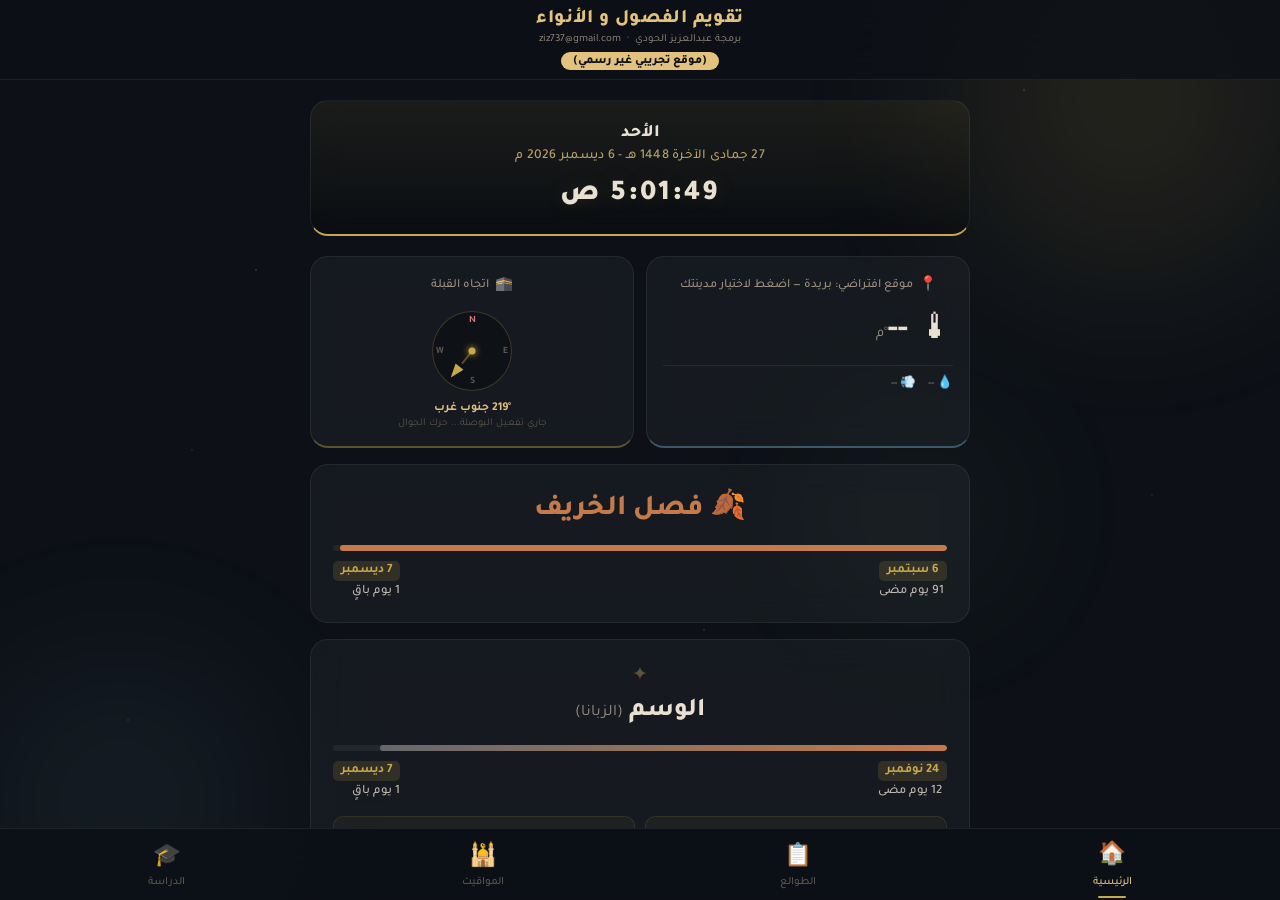
==== commit 3f993cb0: "Add files via upload" ====
--- a/index.html
+++ b/index.html
@@ -1,414 +1,290 @@
 <!DOCTYPE html>
 <html lang="ar" dir="rtl">
 <head>
-<meta charset="UTF-8">
-<meta name="viewport" content="width=device-width, initial-scale=1.0, viewport-fit=cover">
-<title>متوسطة ابن كثير ببريدة - مشاريع الطلاب 1448</title>
-<meta name="theme-color" content="#0d9488">
-<meta name="mobile-web-app-capable" content="yes">
-<meta name="apple-mobile-web-app-capable" content="yes">
-<meta name="apple-mobile-web-app-status-bar-style" content="default">
-<meta name="apple-mobile-web-app-title" content="مشاريع ابن كثير">
-<link rel="apple-touch-icon" href="https://upload.wikimedia.org/wikipedia/ar/1/17/Saudi_Ministry_of_Education_Logo_2025.png">
-<link rel="icon" type="image/png" href="https://upload.wikimedia.org/wikipedia/ar/1/17/Saudi_Ministry_of_Education_Logo_2025.png">
-<link rel="preconnect" href="https://fonts.googleapis.com">
-<link href="https://fonts.googleapis.com/css2?family=Tajawal:wght@400;500;700;800;900&display=swap" rel="stylesheet">
-<style>
-:root{
-  --pri:#0d9488;--pri-dk:#0f766e;--pri-lt:#ccfbf1;--pri-glow:rgba(13,148,136,.18);
-  --acc:#eab308;--acc-lt:#fef9c3;
-  --bg:#f8fafc;--card:#fff;--txt:#0f172a;--sub:#475569;--muted:#94a3b8;
-  --bdr:#e2e8f0;--ok:#22c55e;--err:#ef4444;
-  --r:16px;--r2:22px;
-  --sh:0 1px 3px rgba(0,0,0,.06),0 4px 16px rgba(0,0,0,.04);
-  --sh2:0 4px 24px rgba(0,0,0,.08);
-}
-*{margin:0;padding:0;box-sizing:border-box;font-family:'Tajawal',system-ui,sans-serif}
-body{background:var(--bg);color:var(--txt);line-height:1.65;min-height:100dvh}
-a{color:inherit;text-decoration:none}
-img{display:block;max-width:100%}
-
-/* ── Header ── */
-.hdr{background:linear-gradient(135deg,#134e4a,var(--pri),#0891b2);color:#fff;padding:20px 0 64px;position:relative;overflow:hidden}
-.hdr::after{content:'';position:absolute;width:500px;height:500px;background:radial-gradient(circle,rgba(234,179,8,.2),transparent 65%);bottom:-320px;right:-120px;pointer-events:none}
-.hdr .row{display:flex;align-items:center;gap:12px;position:relative;z-index:2}
-.hdr img{width:56px;height:56px;border-radius:16px;border:2.5px solid rgba(255,255,255,.85);object-fit:cover;background:#fff}
-.hdr h1{font-size:20px;font-weight:900;line-height:1.25}
-.hdr small{font-size:12.5px;opacity:.88}
-
-/* ── Hero ── */
-.hero{margin-top:-44px;position:relative;z-index:5;background:var(--card);border-radius:var(--r2);box-shadow:var(--sh2);padding:24px 20px;text-align:center;border:1px solid var(--bdr)}
-.hero h2{font-size:20px;font-weight:900;color:var(--pri-dk)}
-.hero h2 em{font-style:normal;color:var(--acc)}
-.hero p{font-size:14px;color:var(--sub);max-width:560px;margin:6px auto 0}
-
-/* ── Tabs ── */
-.tabs-wrap{position:sticky;top:0;z-index:50;background:rgba(248,250,252,.88);backdrop-filter:blur(14px);-webkit-backdrop-filter:blur(14px);padding:10px 0 8px;margin-top:16px}
-.tabs{display:flex;background:var(--card);border:1px solid var(--bdr);border-radius:999px;padding:5px;gap:5px;box-shadow:var(--sh)}
-.tabs button{flex:1;border:none;background:none;padding:13px 6px;border-radius:999px;font-family:inherit;font-size:13.5px;font-weight:800;color:var(--muted);cursor:pointer;display:flex;align-items:center;justify-content:center;gap:7px;transition:.22s;white-space:nowrap;position:relative}
-.tabs button:hover:not(.on){color:var(--pri-dk);background:var(--pri-lt)}
-.tabs button.on{background:linear-gradient(135deg,var(--pri),#0891b2);color:#fff;box-shadow:0 4px 14px var(--pri-glow)}
-.tabs button .dot{min-width:20px;height:20px;border-radius:999px;font-size:11px;display:inline-grid;place-items:center;font-weight:800;background:rgba(0,0,0,.1)}
-.tabs button.on .dot{background:rgba(255,255,255,.25)}
-
-/* ── Panel ── */
-.pnl{display:none;animation:slideUp .28s ease}
-.pnl.on{display:block}
-@keyframes slideUp{from{opacity:0;transform:translateY(12px)}to{opacity:1;transform:none}}
-.wrap{max-width:1060px;margin:0 auto;padding:0 14px}
-
-/* ── Cards ── */
-.card{background:var(--card);border:1px solid var(--bdr);border-radius:var(--r);box-shadow:var(--sh);overflow:hidden}
-.card+.card{margin-top:14px}
-.card-h{padding:16px 18px;border-bottom:1px solid var(--bdr);display:flex;align-items:center;gap:12px}
-.card-h .ic{width:40px;height:40px;border-radius:12px;display:grid;place-items:center;font-size:19px;flex-shrink:0;background:var(--pri-lt);color:var(--pri)}
-.card-h div{flex:1;min-width:0}
-.card-h h3{font-size:16px;font-weight:800;color:var(--pri-dk)}
-.card-h small{font-size:12px;color:var(--muted)}
-.card-b{padding:18px}
-
-/* ── Section Head ── */
-.sec-head{display:flex;align-items:center;justify-content:space-between;gap:10px;margin:18px 0 14px;flex-wrap:wrap}
-.sec-head h3{font-size:17px;font-weight:900;display:flex;align-items:center;gap:8px}
-.sec-head p{font-size:12.5px;color:var(--muted)}
-
-/* ── Gallery ── */
-.toolbar{background:var(--card);border:1px solid var(--bdr);border-radius:var(--r);padding:10px;display:flex;gap:8px;flex-wrap:wrap;align-items:center;margin-bottom:12px}
-.toolbar input,.toolbar select{flex:1;min-width:140px;padding:10px 14px;border:1.5px solid var(--bdr);border-radius:12px;font-family:inherit;font-size:13px;background:#fff;outline:none;transition:.15s}
-.toolbar input:focus,.toolbar select:focus{border-color:var(--pri);box-shadow:0 0 0 3px var(--pri-glow)}
-.gal-list{display:flex;flex-direction:column;gap:10px}
-.gal-row{display:flex;align-items:center;gap:14px;background:var(--card);border:1.5px solid var(--bdr);border-radius:var(--r);padding:12px 14px;cursor:pointer;transition:.2s}
-.gal-row:hover{border-color:var(--pri);box-shadow:var(--sh2);transform:translateY(-1px)}
-.gal-row .th{width:136px;height:136px;border-radius:18px;object-fit:cover;background:var(--bg);flex-shrink:0;display:grid;place-items:center;overflow:hidden;border:1px solid var(--bdr);font-size:44px}
-.gal-row .th img,.gal-row .th video{width:100%;height:100%;object-fit:cover}
-.gal-row .inf{flex:1;min-width:0}
-.gal-row .inf b{font-size:14.5px;font-weight:800;display:block;overflow:hidden;text-overflow:ellipsis;white-space:nowrap}
-.gal-row .inf p{font-size:12.5px;color:var(--sub);margin:2px 0 5px;display:-webkit-box;-webkit-line-clamp:2;-webkit-box-orient:vertical;overflow:hidden}
-.pill{display:inline-flex;align-items:center;gap:4px;background:var(--bg);padding:3px 10px;border-radius:999px;font-size:11px;font-weight:700;color:var(--sub)}
-.gal-row .arr{font-size:18px;color:var(--muted)}
-
-/* ── Empty ── */
-.empty{text-align:center;padding:40px 16px;color:var(--muted);background:var(--card);border:1.5px dashed var(--bdr);border-radius:var(--r)}
-.empty .big{font-size:44px;margin-bottom:8px}
-.empty h4{font-size:15px;font-weight:800;color:var(--sub)}
-.empty p{font-size:13px;margin-top:4px}
-
-/* ── Upload Form ── */
-.fg{display:grid;grid-template-columns:1fr 1fr;gap:14px}
-.fg .full{grid-column:1/-1}
-.fg label{display:block;font-weight:800;font-size:13px;margin-bottom:5px;color:var(--txt)}
-.fg label b{color:var(--err);font-weight:900}
-.fg input,.fg select,.fg textarea{width:100%;padding:12px 14px;border:1.5px solid var(--bdr);border-radius:12px;font-family:inherit;font-size:14px;outline:none;transition:.15s;background:#fff}
-.fg input:focus,.fg select:focus,.fg textarea:focus{border-color:var(--pri);box-shadow:0 0 0 3px var(--pri-glow)}
-.fg textarea{resize:vertical;min-height:85px}
-.drop{border:2px dashed var(--muted);border-radius:var(--r);padding:30px 16px;text-align:center;cursor:pointer;transition:.2s;background:var(--bg)}
-.drop:hover,.drop.drag{border-color:var(--pri);background:var(--pri-lt)}
-.drop .big{font-size:40px}
-.drop b{display:block;margin-top:6px;font-size:14px;color:var(--txt)}
-.drop small{font-size:12px;color:var(--muted)}
-.files{margin-top:12px;display:flex;flex-direction:column;gap:8px}
-.fi{display:flex;align-items:center;gap:10px;background:var(--pri-lt);border:1px solid #99f6e4;padding:10px 12px;border-radius:12px}
-.fi img,.fi video{width:48px;height:48px;border-radius:10px;object-fit:cover;border:1px solid var(--bdr)}
-.fi .inf{flex:1;min-width:0}
-.fi .inf b{display:block;font-size:12.5px;overflow:hidden;text-overflow:ellipsis;white-space:nowrap}
-.fi .inf small{font-size:11px;color:var(--muted)}
-.fi .rm{background:var(--err);color:#fff;border:none;padding:5px 10px;border-radius:8px;font-weight:800;font-size:12px;cursor:pointer}
-.prog{display:none;margin-top:12px;background:var(--bg);border:1px solid var(--bdr);border-radius:12px;padding:14px}
-.prog.show{display:block}
-.prog .row{display:flex;justify-content:space-between;font-size:12.5px;font-weight:700;margin-bottom:6px}
-.prog .bar{height:8px;background:var(--bdr);border-radius:999px;overflow:hidden}
-.prog .bar div{height:100%;width:0%;background:linear-gradient(90deg,var(--pri),#06b6d4);border-radius:999px;transition:width .3s}
-
-/* ── Buttons ── */
-.btn{border:none;border-radius:12px;font-family:inherit;font-weight:800;font-size:14px;cursor:pointer;padding:13px 20px;display:inline-flex;align-items:center;justify-content:center;gap:8px;transition:.18s}
-.btn-pri{background:linear-gradient(135deg,var(--pri),#0891b2);color:#fff;width:100%;margin-top:12px;box-shadow:0 4px 16px var(--pri-glow)}
-.btn-pri:hover{filter:brightness(.95);transform:translateY(-1px)}
-.btn-pri:disabled{opacity:.55;cursor:not-allowed;transform:none}
-.btn-out{background:#fff;border:1.5px solid var(--bdr);padding:9px 16px;font-size:13px;border-radius:10px}
-.btn-out:hover{border-color:var(--pri);color:var(--pri)}
-
-/* ── Alert ── */
-.alrt{padding:12px 14px;border-radius:12px;font-size:13px;font-weight:700;margin-bottom:12px}
-.alrt-ok{background:#dcfce7;color:#166534;border:1px solid #bbf7d0}
-.alrt-er{background:#fee2e2;color:#991b1b;border:1px solid #fecaca}
-
-/* ── About ── */
-.steps{display:grid;grid-template-columns:repeat(auto-fit,minmax(200px,1fr));gap:12px}
-.step{background:var(--card);border:1px solid var(--bdr);border-radius:var(--r);padding:20px 16px;text-align:center;position:relative;overflow:hidden}
-.step::before{content:'';position:absolute;top:0;left:0;right:0;height:3px;background:linear-gradient(90deg,var(--pri),#06b6d4,var(--acc))}
-.step .n{width:42px;height:42px;margin:0 auto;border-radius:12px;display:grid;place-items:center;font-weight:900;font-size:17px;background:linear-gradient(135deg,var(--pri),#0891b2);color:#fff}
-.step h4{margin:10px 0 4px;font-size:14.5px;font-weight:800}
-.step p{font-size:12.5px;color:var(--sub)}
-
-/* ── Lightbox ── */
-.lb{position:fixed;inset:0;background:rgba(0,0,0,.75);backdrop-filter:blur(8px);display:none;align-items:center;justify-content:center;z-index:999;padding:14px}
-.lb.show{display:flex}
-.lb-c{background:var(--card);border-radius:var(--r2);max-width:880px;width:100%;max-height:92vh;overflow:auto;position:relative;animation:pop .2s ease}
-@keyframes pop{from{transform:scale(.95) translateY(10px);opacity:0}to{transform:none;opacity:1}}
-.lb-m{background:#000;display:grid;place-items:center;min-height:100px;overflow:hidden}
-.lb-m img,.lb-m video{max-width:100%;max-height:60vh;object-fit:contain}
-.lb-m iframe{width:100%;height:58vh;border:0}
-.lb-i{padding:18px}
-.lb-i h3{font-size:17px;font-weight:800}
-.lb-i p{font-size:13px;color:var(--sub);margin-top:6px}
-.lb-mt{display:flex;gap:6px;flex-wrap:wrap;margin-top:10px}
-.lb-mt span{background:var(--bg);padding:5px 12px;border-radius:999px;font-size:12px;font-weight:700;color:var(--sub)}
-.lb-x{position:absolute;top:12px;left:12px;width:36px;height:36px;border-radius:50%;background:rgba(0,0,0,.55);color:#fff;border:none;font-size:16px;cursor:pointer;display:grid;place-items:center;z-index:2}
-
-/* ── Footer ── */
-.ftr{text-align:center;padding:28px 14px 44px;color:var(--muted);font-size:12.5px;border-top:1px solid var(--bdr);margin-top:24px}
-.ftr .dev{margin-top:10px;line-height:1.9;font-weight:700;color:var(--sub)}
-
-/* ── Mobile ── */
-@media(max-width:640px){
-  .fg{grid-template-columns:1fr}
-  .hdr{padding:16px 0 58px}
-  .hdr h1{font-size:17px}
-  .hdr img{width:48px;height:48px;border-radius:14px}
-  .hero{padding:20px 14px}
-  .hero h2{font-size:17px}
-  .tabs button{font-size:12.5px;padding:11px 4px;gap:5px}
-  .card-b{padding:14px}
-  .gal-row{gap:10px;padding:10px 12px}
-  .gal-row .th{width:110px;height:110px;border-radius:16px}
-  .toolbar{flex-direction:column}
-  .toolbar input,.toolbar select{min-width:100%}
-}
-</style>
+    <meta charset="UTF-8">
+    <meta name="viewport" content="width=device-width, initial-scale=1.0, viewport-fit=cover">
+    <title>تقويم الطوالع والأنواء</title>
+    <meta name="description" content="موقع تفاعلي لعرض الطوالع الحالية، العد التنازلي للمواسم، ومعلومات شاملة عن الـ 28 طالعاً.">
+    <meta name="theme-color" content="#0d1117">
+    <meta name="mobile-web-app-capable" content="yes">
+    <meta name="application-name" content="الأنواء">
+    <meta name="apple-mobile-web-app-capable" content="yes">
+    <meta name="apple-mobile-web-app-status-bar-style" content="black-translucent">
+    <meta name="apple-mobile-web-app-title" content="الأنواء">
+    <link rel="manifest" href="manifest.webmanifest">
+    <link rel="icon" type="image/png" sizes="192x192" href="icon-192.png">
+    <link rel="icon" type="image/png" sizes="512x512" href="icon-512.png">
+    <link rel="apple-touch-icon" href="icon-180.png">
+    <link href="https://fonts.googleapis.com/css2?family=Tajawal:wght@300;400;500;700;800;900&family=Scheherazade+New:wght@400;700&display=swap" rel="stylesheet">
+    <link rel="stylesheet" href="style.css">
 </head>
 <body>
 
-<header class="hdr">
-  <div class="wrap row">
-    <img src="https://upload.wikimedia.org/wikipedia/ar/1/17/Saudi_Ministry_of_Education_Logo_2025.png" alt="شعار وزارةEducation">
-    <div>
-      <h1 id="schoolNameEl">متوسطة ابن كثير ببريدة</h1>
-      <small id="schoolTagEl">منصة رفع ملفات المشاريع الطلابية لعام 1448 هـ</small>
+    <!-- Ambient background -->
+    <div class="ambient-bg">
+        <div class="orb orb-1"></div>
+        <div class="orb orb-2"></div>
+        <div class="orb orb-3"></div>
+        <div class="stars"></div>
     </div>
-  </div>
-</header>
-
-<main class="wrap">
-  <div class="hero">
-    <h2>مرحباً بكم في <em>معرض مشاريع الطلاب</em></h2>
-    <p id="heroTextEl">ارفع مشروعك (صورة / فيديو / ملف) وسيظهر للجميع بعد اعتماد الإدارة.</p>
-  </div>
-
-  <div class="tabs-wrap">
-    <div class="tabs">
-      <button class="on" data-t="gallery"><span class="dot" id="tabCount">0</span> المعرض</button>
-      <button data-t="upload">⬆ رفع مشروع</button>
-      <button data-t="about">💡 التعليمات</button>
+
+    <!-- Header -->
+    <header class="app-header">
+        <div class="header-inner">
+            <div class="header-title-block">
+                <h1 class="app-title">تقويم الفصول و الأنواء</h1>
+                <p class="app-subtitle">برمجة عبدالعزيز الحودي &nbsp;·&nbsp; ziz737@gmail.com</p>
+                <p class="app-tagline">(موقع تجريبي غير رسمي)</p>
+                <button class="install-btn" id="install-btn" hidden>📲 تثبيت التطبيق</button>
+            </div>
+        </div>
+    </header>
+
+    <!-- Pages -->
+    <main class="app-main">
+
+        <!-- PAGE 1: Dashboard -->
+        <section class="page active" id="page-home">
+
+            <!-- Live Clock Window -->
+            <div class="live-clock-card glass-block">
+                <div class="lcc-day" id="live-day-name">--</div>
+                <div class="lcc-date" id="live-date">--</div>
+                <div class="lcc-time" id="live-time">-- : -- : --</div>
+            </div>
+
+            <!-- Live top row -->
+            <div class="live-row">
+                <div class="live-card weather-live-card" id="weather-live-card">
+                    <div class="live-card-label"><span class="lc-icon">📍</span><span id="location-name">جاري التحديد...</span></div>
+                    <div class="weather-main-row">
+                        <span id="weather-icon-live" class="weather-big-icon">🌡</span>
+                        <div class="temp-big"><span id="current-temp-live">--</span><span class="temp-unit">°م</span></div>
+                    </div>
+                    <div class="weather-sub-row">
+                        <span>💧 <span id="rain-live">--</span></span>
+                        <span>💨 <span id="wind-live">--</span></span>
+                    </div>
+                </div>
+
+                <div class="live-card qibla-live-card" id="qibla-card" onclick="enableDynamicCompass()">
+                    <div class="live-card-label"><span class="lc-icon">🕋</span><span id="qibla-card-label">اتجاه القبلة</span></div>
+                    <div class="qibla-compass-wrap">
+                        <div class="qibla-compass" id="qibla-compass">
+                            <div class="compass-face">
+                                <span class="cd n">N</span>
+                                <span class="cd e">E</span>
+                                <span class="cd s">S</span>
+                                <span class="cd w">W</span>
+                                <div class="compass-needle" id="qibla-direction">
+                                    <div class="needle-tip"></div>
+                                    <div class="needle-tail"></div>
+                                </div>
+                                <div class="compass-center"></div>
+                            </div>
+                        </div>
+                    </div>
+                    <div class="qibla-angle-label">
+                        <span id="qibla-angle">--</span>
+                        <span id="qibla-hint" class="qibla-tap-hint">اضغط للتفعيل الحي</span>
+                    </div>
+                </div>
+            </div>
+
+            <!-- Season block -->
+            <div class="season-block glass-block">
+                <div class="season-label-row">
+                    <h2 class="season-title" id="current-season-heading">جاري التحميل...</h2>
+                </div>
+                <div class="prog-wrap">
+                    <div class="prog-track"><div class="prog-fill" id="season-progress"></div></div>
+                    <div class="prog-meta">
+                        <div class="pm-group">
+                            <span class="pm-date" id="season-start-date">--</span>
+                            <span class="pm-sub" id="season-days-passed">0 يوم مضى</span>
+                        </div>
+                        <div class="pm-group pm-end">
+                            <span class="pm-date" id="season-end-date">--</span>
+                            <span class="pm-sub" id="season-days-remaining">0 يوم باقٍ</span>
+                        </div>
+                    </div>
+                </div>
+            </div>
+
+            <!-- Tali block -->
+            <div class="tali-block glass-block">
+                <div class="tali-star-deco">✦</div>
+                <h3 class="tali-title" id="current-tali-name">جاري التحميل...</h3>
+                <div class="prog-wrap">
+                    <div class="prog-track"><div class="prog-fill tali-fill" id="tali-progress"></div></div>
+                    <div class="prog-meta">
+                        <div class="pm-group">
+                            <span class="pm-date" id="tali-start-date">--</span>
+                            <span class="pm-sub" id="days-passed">0 يوم مضى</span>
+                        </div>
+                        <div class="pm-group pm-end">
+                            <span class="pm-date" id="tali-end-date">--</span>
+                            <span class="pm-sub" id="days-remaining">0 يوم باقٍ</span>
+                        </div>
+                    </div>
+                </div>
+                <div class="tali-meta-row">
+                    <div class="tali-meta-item">
+                        <span class="tmi-label">🌡 الحرارة</span>
+                        <span class="tmi-value" id="tali-temp">--</span>
+                    </div>
+                    <div class="tali-meta-item">
+                        <span class="tmi-label">⭐ النجم العربي</span>
+                        <span class="tmi-value" id="tali-arabic">--</span>
+                    </div>
+                </div>
+            </div>
+
+            <!-- Weather & Agri cards -->
+            <div class="info-duo">
+                <div class="info-block weather-info glass-block">
+                    <div class="ib-header">⛅ أحوال الطقس والظواهر</div>
+                    <p id="weather-text" class="ib-body">جاري التحميل...</p>
+                </div>
+                <div class="info-block agri-info glass-block">
+                    <div class="ib-header">🌱 الدليل الزراعي</div>
+                    <p id="agri-text" class="ib-body">جاري التحميل...</p>
+                </div>
+            </div>
+        </section>
+
+        <!-- PAGE 2: Full List -->
+        <section class="page" id="page-list">
+            <div class="page-heading">
+                <h2>الطوالع الـ 28</h2>
+                <p>دليل كامل بجميع الطوالع والأنواء</p>
+            </div>
+            <div class="season-filter-tabs">
+                <button class="sf-tab" data-filter="الشتاء">❄️ شتاء</button>
+                <button class="sf-tab" data-filter="الربيع">🌸 ربيع</button>
+                <button class="sf-tab" data-filter="الصيف">☀️ صيف</button>
+                <button class="sf-tab" data-filter="الخريف">🍂 خريف</button>
+            </div>
+            <div id="tawale-list" class="tawale-grid"></div>
+        </section>
+
+        <!-- PAGE 3: Prayer Times -->
+        <section class="page" id="page-prayer">
+            <div class="page-heading">
+                <h2>مواقيت الصلاة</h2>
+                <p id="prayer-city-display">بناءً على موقعك الحالي - تقويم أم القرى</p>
+            </div>
+
+            <!-- Next Prayer Card -->
+            <div class="next-prayer-card glass-block">
+                <div class="npc-label">الصلاة القادمة</div>
+                <div class="npc-name" id="next-prayer-name">--</div>
+                <div class="npc-countdown" id="next-prayer-countdown">-- : -- : --</div>
+                <div class="npc-time" id="next-prayer-time">--:--</div>
+                <div class="npc-elapsed" id="current-prayer-elapsed" hidden></div>
+            </div>
+
+            <!-- Prayer List -->
+            <div class="prayer-list-wrapper glass-block">
+                <div id="prayer-times-list" class="prayer-times-list">
+                    <!-- Loaded via JS -->
+                    <div class="prayer-row-loading">جاري تحميل المواقيت...</div>
+                </div>
+            </div>
+
+        </section>
+
+        <!-- PAGE 4: Academic Calendar -->
+        <section class="page" id="page-academic">
+            <div class="page-heading">
+                <h2>التقويم الدراسي السعودي</h2>
+                <p>متابعة العام الدراسي والإجازات الرسمية 1448هـ</p>
+            </div>
+
+            <!-- Main Progress -->
+            <div class="academic-progress-card glass-block">
+                <div class="apc-header">
+                    <span class="apc-title">تقدم العام الدراسي</span>
+                    <span class="apc-percentage" id="academic-progress-val">0%</span>
+                </div>
+                <div class="prog-track">
+                    <div class="prog-fill" id="academic-progress-bar"></div>
+                </div>
+                <div class="apc-footer" id="academic-days-text">جاري الحساب...</div>
+            </div>
+
+            <!-- Next Event Hero -->
+            <div class="academic-hero glass-block">
+                <div class="ah-label" id="academic-next-title">الحدث القادم</div>
+                <div class="ah-sub" id="academic-next-date">---</div>
+                <div class="ah-countdown">
+                    <div class="ah-cd-item">
+                        <span class="ah-cd-val" id="academic-days">00</span>
+                        <span class="ah-cd-label">يوم</span>
+                    </div>
+                    <div class="ah-cd-sep">:</div>
+                    <div class="ah-cd-item">
+                        <span class="ah-cd-val" id="academic-hours">00</span>
+                        <span class="ah-cd-label">ساعة</span>
+                    </div>
+                    <div class="ah-cd-sep">:</div>
+                    <div class="ah-cd-item">
+                        <span class="ah-cd-val" id="academic-minutes">00</span>
+                        <span class="ah-cd-label">دقيقة</span>
+                    </div>
+                </div>
+            </div>
+
+            <!-- Full Agenda -->
+            <div class="academic-agenda" id="academic-agenda-container">
+                <!-- Injected via JS -->
+            </div>
+        </section>
+
+    </main>
+
+    <!-- Bottom Nav -->
+    <nav class="bottom-nav">
+        <button class="bnav-btn active" data-page="page-home">
+            <span class="bnav-icon">🏠</span>
+            <span class="bnav-label">الرئيسية</span>
+        </button>
+        <button class="bnav-btn" data-page="page-list">
+            <span class="bnav-icon">📋</span>
+            <span class="bnav-label">الطوالع</span>
+        </button>
+        <button class="bnav-btn" data-page="page-prayer">
+            <span class="bnav-icon">🕌</span>
+            <span class="bnav-label">المواقيت</span>
+        </button>
+        <button class="bnav-btn" data-page="page-academic">
+            <span class="bnav-icon">🎓</span>
+            <span class="bnav-label">الدراسة</span>
+        </button>
+    </nav>
+
+    <div class="install-sheet" id="install-sheet" hidden>
+        <div class="install-card glass-block">
+            <div class="install-title" id="install-title">📲 إضافة التطبيق</div>
+            <div class="install-body" id="install-body"></div>
+            <div class="install-actions">
+                <button class="install-primary" id="install-primary">تثبيت</button>
+                <button class="install-close" id="install-close">إغلاق</button>
+            </div>
+        </div>
     </div>
-  </div>
-
-  <!-- المعرض -->
-  <div class="pnl on" id="panel-gallery">
-    <div id="homeView">
-      <div style="margin:16px 0">
-        <label style="display:block;font-weight:800;font-size:13px;margin-bottom:6px">اختر القسم لعرض المشاريع</label>
-        <select id="sectionsSelect" onchange="openSec(this.value)" style="width:100%;padding:13px 14px;border:1.5px solid var(--bdr);border-radius:12px;font-family:inherit;font-size:14px;background:#fff;outline:none;cursor:pointer"><option value="">عرض الكل</option></select>
-      </div>
-      <div id="emptyStateHome" class="empty" style="display:none"></div>
+
+    <div class="install-sheet" id="city-picker" hidden>
+        <div class="install-card glass-block">
+            <div class="install-title">📍 اختر مدينتك</div>
+            <button type="button" class="city-option gps" id="city-picker-gps">🛰️ استخدام موقعي الحالي (GPS)</button>
+            <div id="city-list" class="city-grid"></div>
+            <div class="install-actions">
+                <button class="install-close" id="city-picker-close">إغلاق</button>
+            </div>
+        </div>
     </div>
-    <div id="galleryView" style="display:none">
-      <div class="sec-head">
-        <h3 id="galleryTitle"> </h3>
-      </div>
-      <div class="toolbar">
-        <input type="search" id="searchInput" placeholder="🔍 بحث بالعنوان أو اسم الطالب...">
-        <select id="filterClass"><option value="">كل الصفوف</option></select>
-      </div>
-      <div id="gallery" class="gal-list"></div>
-      <div id="emptyState" class="empty" style="display:none"><div class="big">📭</div><h4>لا توجد مشاريع</h4></div>
-    </div>
-  </div>
-
-  <!-- الرفع -->
-  <div class="pnl" id="panel-upload">
-    <div class="card" style="margin-top:14px">
-      <div class="card-h"><div class="ic">🚀</div><div><h3>رفع مشروع جديد</h3><small>جميع الحقول مطلوبة *</small></div></div>
-      <div class="card-b">
-        <form id="uploadForm">
-          <div class="fg">
-            <div><label>اسم الطالب <b>*</b></label><input type="text" id="studentName" placeholder="مثال: أحمد محمد العلي" required></div>
-            <div><label>الصف <b>*</b></label><select id="className" required><option value="">اختر الصف</option></select></div>
-            <div><label>القسم <b>*</b></label><select id="uploadSectionSelect" required><option value="">اختر القسم</option></select></div>
-            <div><label>عنوان المشروع <b>*</b></label><input type="text" id="title" placeholder="مثال: مشروع البيئة" required></div>
-            <div class="full"><label>نبذة عن المشروع <b>*</b></label><textarea id="description" placeholder="اكتب وصفاً مختصراً عن المشروع..." required></textarea></div>
-            <div class="full">
-              <label>الملفات <b>*</b></label>
-              <div class="drop" id="dropZone"><div class="big">📁</div><b>اسحب الملفات هنا أو اضغط للاختيار</b><small>JPG, PNG, MP4, PDF, Word — حتى 45MB</small></div>
-              <input type="file" id="fileInput" multiple accept="image/*,video/*,application/pdf,.doc,.docx,.ppt,.pptx" style="display:none">
-              <div class="files" id="fileList"></div>
-            </div>
-            <div id="formAlert" class="full" style="margin:0"></div>
-          </div>
-          <div class="prog" id="progressGlobal"><div class="row"><span id="progressLabel">جاري الرفع...</span><span id="progressText">0%</span></div><div class="bar"><div id="progressFill"></div></div></div>
-          <button type="submit" class="btn btn-pri" id="submitBtn">🚀 رفع المشروع الآن</button>
-        </form>
-      </div>
-    </div>
-  </div>
-
-  <!-- التعليمات -->
-  <div class="pnl" id="panel-about">
-    <div class="card" style="margin-top:14px">
-      <div class="card-h"><div class="ic">💡</div><div><h3>كيف ترفع مشروعك؟</h3><small>ثلاث خطوات بسيطة</small></div></div>
-      <div class="card-b">
-        <div class="steps">
-          <div class="step"><div class="n">1</div><h4>📝 عبئ البيانات</h4><p>اسمك وصفك وعنوان المشروع ونبذة مختصرة</p></div>
-          <div class="step"><div class="n">2</div><h4>📎 أرفق ملفاتك</h4><p>صور أو فيديو أو PDF حتى 45MB</p></div>
-          <div class="step"><div class="n">3</div><h4>✅ انتظر الاعتماد</h4><p>تراجع الإدارة ثم يظهر في المعرض</p></div>
-        </div>
-        <div class="alrt alrt-ok" style="margin-top:16px">📌 نصيحة: اختر عنواناً واضحاً وصورة بارزة لمشروعك.</div>
-      </div>
-    </div>
-  </div>
-</main>
-
-<div class="lb" id="lightbox"><div class="lb-c"><button class="lb-x" id="lightboxClose">✕</button><div class="lb-m" id="lightboxMedia"></div><div class="lb-i"><h3 id="lbTitle"></h3><p id="lbDesc"></p><div class="lb-mt" id="lbMeta"></div><div style="margin-top:12px"><a id="lbDownload" href="#" target="_blank" class="btn btn-out">⬇ فتح الملف الأصلي</a></div></div></div></div>
-
-<footer class="ftr"><div><span id="footerSchool">متوسطة ابن كثير ببريدة</span> — جميع الحقوق محفوظة 1448 هـ<div><span class="dev">برمجة وتطوير<br>الأستاذ عبدالعزيز الحودي<br><span dir="ltr">0553999737</span></span></div></div></footer>
-
-<script>
-window.onerror=function(m,s,l,c){try{document.getElementById('gallery').innerHTML='<div class="empty"><div class="big">⚠️</div><h4>'+e(m)+'</h4></div>';}catch(x){}};
-var C={ADMIN_PASSWORD:'admin123',STORAGE_KEY:'ibnKatheer_1448',APPS_SCRIPT_URL:'',API_BASE:''};
-try{if(!C.APPS_SCRIPT_URL&&location.hostname.indexOf('script.google')!==-1)C.APPS_SCRIPT_URL=location.href.split('?')[0];}catch(x){}
-function isAS(){return!!C.APPS_SCRIPT_URL}
-function isNS(){return!!C.API_BASE}
-function srv(a,d){return new Promise(function(ok,no){if(isAS())google.script.run.withSuccessHandler(ok).withFailureHandler(function(e){no(new Error(e.message||e));}).serverAction(a,JSON.stringify(d));else if(isNS())fetch(C.API_BASE+'/api/'+a,{method:'POST',headers:{'Content-Type':'application/json'},body:JSON.stringify(d)}).then(function(r){return r.json();}).then(ok).catch(no);else ok(loc(a,d));})}
-function loc(a,d){
-  var p;try{p=JSON.parse(localStorage.getItem(C.STORAGE_KEY)||'[]')}catch(x){p=[]}
-  var s;try{s=JSON.parse(localStorage.getItem('sections_'+C.STORAGE_KEY)||'[]')}catch(x){s=[]}
-  var cl;try{cl=JSON.parse(localStorage.getItem('classes_'+C.STORAGE_KEY)||'[]')}catch(x){cl=[]}
-  var st={schoolName:'متوسطة ابن كثير ببريدة',tagline:'منصة رفع ملفات المشاريع الطلابية لعام 1448 هـ',heroText:'ارفع مشروعك (صورة / فيديو / ملف) وسيظهر للجميع بعد اعتماد الإدارة.'};
-  try{var sp=JSON.parse(localStorage.getItem('settings_'+C.STORAGE_KEY)||'{}');for(var k in sp)st[k]=sp[k];}catch(x){}
-  if(a==='getAll')return{projects:p,sections:s,classes:cl,settings:{schoolName:st.schoolName,tagline:st.tagline,heroText:st.heroText}};
-  if(a==='approve'){p.forEach(function(x){if(x.id===d.id)x.approved=d.approve;});localStorage.setItem(C.STORAGE_KEY,JSON.stringify(p));return{ok:1};}
-  if(a==='approveAll'){p.forEach(function(x){x.approved=true;});localStorage.setItem(C.STORAGE_KEY,JSON.stringify(p));return{ok:1};}
-  if(a==='delete'){p=p.filter(function(x){return x.id!==d.id;});localStorage.setItem(C.STORAGE_KEY,JSON.stringify(p));return{ok:1};}
-  if(a==='update'){p.forEach(function(x){if(x.id===d.id){x.studentName=d.studentName;x.className=d.className;x.title=d.title;x.description=d.description;}});localStorage.setItem(C.STORAGE_KEY,JSON.stringify(p));return{ok:1};}
-  if(a==='upload'){var v=d.project;v.id=Date.now().toString(36)+Math.random().toString(36).slice(2,7);v.approved=false;v.createdAt=new Date().toISOString();p.unshift(v);localStorage.setItem(C.STORAGE_KEY,JSON.stringify(p));return{ok:1,id:v.id};}
-  return{}
-}
-var SF=[];var UL=false;
-function sTab(n){document.querySelectorAll('.tabs button').forEach(function(b){b.classList.toggle('on',b.dataset.t===n);});document.querySelectorAll('.pnl').forEach(function(p){p.classList.remove('on');});var el=document.getElementById('panel-'+n);if(el)el.classList.add('on');try{history.replaceState(null,'','#'+n);}catch(x){}}
-function init(){
-  document.querySelectorAll('.tabs button').forEach(function(b){b.addEventListener('click',function(){sTab(b.dataset.t)});});
-  try{var h=location.hash.replace('#','');if(h==='upload'||h==='about')sTab(h);}catch(x){}
-  var dz=document.getElementById('dropZone'),fi=document.getElementById('fileInput'),fm=document.getElementById('uploadForm');
-  if(dz&&fi){dz.addEventListener('click',function(){fi.click()});dz.addEventListener('dragover',function(e){e.preventDefault();dz.classList.add('drag')});dz.addEventListener('dragleave',function(){dz.classList.remove('drag')});dz.addEventListener('drop',function(e){e.preventDefault();dz.classList.remove('drag');if(e.dataTransfer.files.length)addF(e.dataTransfer.files);});fi.addEventListener('change',function(){if(fi.files.length)addF(fi.files);fi.value='';});}
-  if(fm)fm.addEventListener('submit',onSub);
-  var cl=document.getElementById('lightboxClose');if(cl)cl.addEventListener('click',function(){document.getElementById('lightbox').classList.remove('show');});
-  var lb=document.getElementById('lightbox');if(lb)lb.addEventListener('click',function(e){if(e.target===lb)lb.classList.remove('show');});
-  document.addEventListener('keydown',function(e){if(e.key==='Escape')document.getElementById('lightbox').classList.remove('show');});
-  var si=document.getElementById('searchInput'),fc=document.getElementById('filterClass');
-  if(si)si.addEventListener('input',rGal);if(fc)fc.addEventListener('change',rGal);
-  try{_bindInst();}catch(x){}
-  ref();
-}
-function addF(fl){for(var i=0;i<fl.length;i++){var f=fl[i];if(f.size>45*1024*1024){showA('الملف '+f.name+' كبير جداً (الحد 45MB)','er');continue;}var ex=false;for(var j=0;j<SF.length;j++){if(SF[j].name===f.name&&SF[j].size===f.size){ex=true;break;}}if(!ex)SF.push(f);}rFL();}
-function rmF(i){SF.splice(i,1);rFL();}
-function rFL(){var el=document.getElementById('fileList');if(!el)return;if(!SF.length){el.innerHTML='';return;}el.innerHTML=SF.map(function(f,i){var ig=f.type&&f.type.indexOf('image/')===0,vd=f.type&&f.type.indexOf('video/')===0;var th=ig?'<img src="'+URL.createObjectURL(f)+'" alt="">':vd?'<video src="'+URL.createObjectURL(f)+'" muted></video>':'<span style="font-size:26px">📄</span>';return'<div class="fi" id="fi'+i+'">'+th+'<div class="inf"><b>'+e(f.name)+'</b><small>'+(f.size/1048576).toFixed(1)+' MB</small></div><button type="button" class="rm" onclick="rmF('+i+')">✕</button></div>';}).join('');}
-function fB64(f){return new Promise(function(ok,no){var r=new FileReader();r.onload=function(){ok(r.result)};r.onerror=function(){no(new Error('f'))};r.readAsDataURL(f);});}
-function vTh(f){return new Promise(function(ok){if(!f||!f.type||f.type.indexOf('video/')!==0){ok('');return;}var u;try{u=URL.createObjectURL(f)}catch(x){ok('');return;}var v=document.createElement('video');v.muted=true;v.playsInline=true;v.preload='metadata';var dn=false;function fin(d){if(dn)return;dn=true;try{URL.revokeObjectURL(u)}catch(x){}ok(d||'');}function g(){try{var w=v.videoWidth||0,h=v.videoHeight||0;if(!w||!h){fin('');return;}var M=480,sc=Math.min(1,M/Math.max(w,h));var c=document.createElement('canvas');c.width=Math.round(w*sc);c.height=Math.round(h*sc);c.getContext('2d').drawImage(v,0,0,c.width,c.height);fin(c.toDataURL('image/jpeg',.7));}catch(x){fin('');}}v.onerror=function(){fin('')};v.onloadeddata=function(){if(v.duration&&v.duration>1.5){try{v.currentTime=1.2}catch(x){g();}}else g();};v.onseeked=g;setTimeout(function(){if(!dn)g()},4000);v.src=u;});}
-async function onSub(ev){
-  ev.preventDefault();if(UL)return;if(!SF.length){showA('اختر ملفاً واحداً على الأقل','er');return;}
-  var sn=document.getElementById('studentName').value.trim(),cl=document.getElementById('className').value.trim(),ti=document.getElementById('title').value.trim(),de=document.getElementById('description').value.trim(),sc=(document.getElementById('uploadSectionSelect')||{}).value||'';
-  if(!sn||!cl||!ti||!de||!sc){showA('جميع الحقول إلزامية — اختر القسم أيضاً','er');return;}
-  UL=true;var bt=document.getElementById('submitBtn');bt.disabled=true;bt.textContent='جاري الرفع...';
-  var pg=document.getElementById('progressGlobal');pg.classList.add('show');
-  var tot=SF.length,dn=0,er=0;
-  for(var i=0;i<SF.length;i++){
-    var f=SF[i];document.getElementById('progressLabel').textContent='('+dn+'/'+tot+') '+f.name;document.getElementById('progressFill').style.width=Math.round((dn/tot)*100)+'%';document.getElementById('progressText').textContent=Math.round((dn/tot)*100)+'%';
-    try{var th=await vTh(f);if(isAS()){var b=await fB64(f);await srv('upload',{fileName:f.name,fileMime:f.type||'application/octet-stream',base64:b.split(',').pop(),studentName:sn,className:cl,title:ti,description:de,section:sc,thumb:th});}else if(isNS()){var fd=new FormData();fd.append('file',f);fd.append('studentName',sn);fd.append('className',cl);fd.append('title',ti);fd.append('description',de);fd.append('section',sc);fd.append('thumb',th||'');var rs=await fetch(C.API_BASE+'/api/upload',{method:'POST',body:fd});if(!rs.ok)throw new Error('فشل الرفع');}else{var bl=await fB64(f);var tp='file';if(f.type&&f.type.indexOf('image/')===0)tp='image';else if(f.type&&f.type.indexOf('video/')===0)tp='video';else if(f.type==='application/pdf')tp='pdf';await srv('upload',{project:{studentName:sn,className:cl,title:ti,description:de,fileName:f.name,fileType:tp,mime:f.type,fileUrl:bl,size:f.size,section:sc,thumb:th}});}dn++;var fi=document.getElementById('fi'+i);if(fi)fi.querySelector('.inf').innerHTML+='<div style="color:#16a34a;font-weight:800;font-size:12px">✓ تم</div>';}catch(x){er++;var fi2=document.getElementById('fi'+i);if(fi2)fi2.querySelector('.inf').innerHTML+='<div style="color:#ef4444;font-weight:800;font-size:12px">✕ فشل</div>';}
-  }
-  document.getElementById('progressFill').style.width='100%';document.getElementById('progressText').textContent='100%';
-  setTimeout(function(){pg.classList.remove('show')},1200);
-  bt.disabled=false;bt.textContent='🚀 رفع المشروع الآن';UL=false;SF=[];rFL();document.getElementById('uploadForm').reset();
-  showA(dn?'✅ تم رفع '+dn+' من '+tot+' ملف بنجاح!':'❌ لم يتم رفع أي ملف',dn?'ok':'er');
-  if(dn)sTab('gallery');ref();
-}
-function showA(m,t){var el=document.getElementById('formAlert');if(el)el.innerHTML='<div class="alrt alrt-'+t+'">'+m+'</div>';if(t!=='ok')setTimeout(function(){if(el)el.innerHTML=''},6000);}
-function e(s){if(!s)return'';return String(s).replace(/&/g,'&amp;').replace(/</g,'&lt;').replace(/>/g,'&gt;').replace(/"/g,'&quot;').replace(/'/g,'&#39;');}
-var AP=[],AS2=[],AC=[],CS='',L10=true,_first=true;
-var GS={schoolName:'متوسطة ابن كثير ببريدة',tagline:'منصة رفع ملفات المشاريع الطلابية لعام 1448 هـ',heroText:'ارفع مشروعك (صورة / فيديو / ملف) وسيظهر للجميع بعد اعتماد الإدارة.'};
-var DC=['الأول متوسط - أ','الأول متوسط - ب','الثاني متوسط - أ','الثاني متوسط - ب','الثالث متوسط - أ','الثالث متوسط - ب'];
-function prs(r){AP=[];AS2=[];AC=[];if(r){try{AP=r.projects||r||[]}catch(x){}try{AS2=r.sections||[]}catch(x){}try{AC=r.classes||[]}catch(x){}if(r.settings)try{for(var k in r.settings)GS[k]=r.settings[k]}catch(x){}}if(typeof AP==='string')try{AP=JSON.parse(AP)}catch(x){AP=[]}if(typeof AS2==='string')try{AS2=JSON.parse(AS2)}catch(x){AS2=[]}if(typeof AC==='string')try{AC=JSON.parse(AC)}catch(x){AC=[]}if(!AP.filter)AP=[];if(!AS2.forEach)AS2=[];if(!AC.forEach)AC=[];}
-function apS(){var s=document.getElementById('schoolNameEl');if(s)s.textContent=GS.schoolName||'';var t=document.getElementById('schoolTagEl');if(t)t.textContent=GS.tagline||'';var h=document.getElementById('heroTextEl');if(h)h.textContent=GS.heroText||'';var f=document.getElementById('footerSchool');if(f)f.textContent=GS.schoolName||'';}
-function secN(id){var s=AS2.find(function(x){return String(x.id)===String(id)});return s?s.name:'';}
-function popSel(){
-  var u=document.getElementById('uploadSectionSelect');if(u){var ov=u.value;u.innerHTML='<option value="">اختر القسم</option>';AS2.forEach(function(s){var o=document.createElement('option');o.value=s.id;o.textContent=s.name;u.appendChild(o);});if(ov)u.value=ov;}
-  var cn=(AC&&AC.length)?AC.map(function(c){return c.name}):DC;
-  var cl=document.getElementById('className');if(cl){var ov2=cl.value;cl.innerHTML='<option value="">اختر الصف</option>';cn.forEach(function(n){var o=document.createElement('option');o.value=n;o.textContent=n;cl.appendChild(o);});cl.value=ov2||'';}
-  var fc=document.getElementById('filterClass');if(fc){var cv=fc.value;var cc={};appP().forEach(function(p){var k=p.className||'بدون';cc[k]=(cc[k]||0)+1;});fc.innerHTML='<option value="">كل الصفوف</option>'+cn.map(function(n){return'<option value="'+e(n)+'"'+(String(cv)===String(n)?' selected':'')+'>'+e(n)+' ('+(cc[n]||0)+')</option>'}).join('');}
-}
-function ref(){srv('getAll',{}).then(function(r){prs(r);apS();popSel();rSt();rH();if(_first){_first=false;showLatest();}else rGal();}).catch(function(x){var g=document.getElementById('gallery');if(g)g.innerHTML='<div class="empty"><div class="big">⚠️</div><h4>خطأ في تحميل البيانات</h4></div>';});}
-function appP(){return AP.filter(function(p){return p.approved==true||p.approved==='true'});}
-function rSt(){var a=appP();var tc=document.getElementById('tabCount');if(tc)tc.textContent=a.length;}
-function rH(){
-  var sel=document.getElementById('sectionsSelect'),em=document.getElementById('emptyStateHome');if(!sel)return;
-  var a=appP();
-  var cur=sel.value;
-  if(!a.length){sel.innerHTML='<option value="">لا توجد مشاريع معتمدة بعد</option>';em.innerHTML='<div class="big">📭</div><h4>كن أول من يرفع مشروعه</h4>';em.style.display='block';return;}
-  var sc={};var ns=0;a.forEach(function(p){if(p.section)sc[p.section]=(sc[p.section]||0)+1;else ns++;});
-  var opts='<option value="latest">عرض أحدث 10 مشاريع</option><option value="">عرض الكل ('+a.length+')</option>';
-  AS2.forEach(function(s){var c=sc[s.id]||0;if(c>0)opts+='<option value="'+e(s.id)+'">'+e(s.name)+' ('+c+')</option>';});
-  if(ns>0)opts+='<option value="">بدون قسم ('+ns+')</option>';
-  sel.innerHTML=opts;
-  if(cur)sel.value=cur;else sel.value='latest';
-  em.style.display='none';
-}
-function showLatest(){CS='';L10=true;document.getElementById('galleryView').style.display='block';var sel=document.getElementById('sectionsSelect');if(sel)sel.value='latest';document.getElementById('galleryTitle').textContent='أحدث المشاريع';rGal();}
-function openSec(id){if(String(id)==='latest'){showLatest();document.getElementById('galleryView').scrollIntoView({behavior:'smooth',block:'start'});return;}CS=String(id);L10=false;document.getElementById('galleryView').style.display='block';var sel=document.getElementById('sectionsSelect');if(sel)sel.value=id;document.getElementById('galleryTitle').textContent=CS?secN(CS):'عرض الكل';rGal();document.getElementById('galleryView').scrollIntoView({behavior:'smooth',block:'start'});}
-function rGal(){
-  var g=document.getElementById('gallery'),em=document.getElementById('emptyState');if(!g)return;
-  var q=((document.getElementById('searchInput')||{}).value||'').trim().toLowerCase(),cl=((document.getElementById('filterClass')||{}).value||'');
-  var a=appP().slice().sort(function(x,y){var ta=x.createdAt?new Date(x.createdAt).getTime():0;var tb=y.createdAt?new Date(y.createdAt).getTime():0;return tb-ta;});
-  var inCS=CS?a.filter(function(p){return String(p.section||'')===CS}):a;
-  var list=inCS.filter(function(p){var mq=!q||String(p.title).toLowerCase().indexOf(q)!==-1||String(p.studentName).toLowerCase().indexOf(q)!==-1;var mc=!cl||String(p.className).indexOf(cl)!==-1;return mq&&mc;}).slice(0,L10?10:50);
-  if(!list.length){g.innerHTML='';em.style.display='block';return;}
-  em.style.display='none';
-  g.innerHTML=list.map(function(p){
-    var ft=p.fileType||'file',fu=p.fileUrl||'';var th=ft==='image'?'<img src="'+(p.fileId?'https://drive.google.com/thumbnail?id='+p.fileId+'&sz=w200':fu)+'" alt="" loading="lazy">':(ft==='video'&&p.thumb)?'<img src="'+p.thumb+'" alt="" loading="lazy">':ft==='video'?'🎬':'📄';
-    return'<div class="gal-row" onclick="oLB(this)" data-url="'+e(fu)+'" data-fid="'+e(p.fileId||'')+'" data-type="'+ft+'" data-title="'+e(p.title)+'" data-desc="'+e(p.description)+'" data-student="'+e(p.studentName)+'" data-class="'+e(p.className)+'" data-date="'+e(p.createdAt)+'" data-file="'+e(p.fileName)+'"><div class="th">'+th+'</div><div class="inf"><b>'+e(p.title)+'</b><p>'+e(p.description)+'</p><div style="display:flex;gap:6px;flex-wrap:wrap"><span class="pill">👤 '+e(p.studentName)+'</span><span class="pill">🏫 '+e(p.className)+'</span></div></div><div class="arr">‹</div></div>';
-  }).join('');
-}
-function oLB(el){
-  var u=el.dataset.url,t=el.dataset.type,ti=el.dataset.title,d=el.dataset.desc,s=el.dataset.student,c=el.dataset.class,dt=el.dataset.date,f=el.dataset.file;
-  document.getElementById('lbTitle').textContent=ti;document.getElementById('lbDesc').textContent=d;
-  var mt='<span>👤 '+e(s)+'</span><span>🏫 '+e(c)+'</span>';if(dt)mt+='<span>📅 '+new Date(dt).toLocaleDateString('ar-SA')+'</span>';if(f)mt+='<span>📎 '+e(f)+'</span>';
-  document.getElementById('lbMeta').innerHTML=mt;
-  var m=document.getElementById('lightboxMedia'),fi=el.dataset.fid;
-  var is=(t==='image'&&fi)?'https://drive.google.com/thumbnail?id='+fi+'&sz=w1600':u;
-  if(t==='image')m.innerHTML='<img src="'+is+'" alt="">';
-  else if(t==='video'&&fi)m.innerHTML='<iframe src="https://drive.google.com/file/d/'+fi+'/preview" allowfullscreen></iframe>';
-  else if(t==='video')m.innerHTML='<video src="'+u+'" controls autoplay style="width:100%"></video>';
-  else if(fi)m.innerHTML='<iframe src="https://drive.google.com/file/d/'+fi+'/preview" allowfullscreen></iframe>';
-  else m.innerHTML='<div style="padding:40px;text-align:center;font-size:50px">📄<p style="margin-top:10px">'+e(f)+'</p></div>';
-  document.getElementById('lbDownload').href=u;document.getElementById('lightbox').classList.add('show');
-}
-document.addEventListener('DOMContentLoaded',init);
-/* ── تثبيت على الشاشة الرئيسية ── */
-var _dPrompt=null,_PWA_KEY='pwa_hide_idx';
-function _isStand(){try{return window.matchMedia('(display-mode: standalone)').matches||window.navigator.standalone===true;}catch(x){return false;}}
-function _isIOS(){return /iphone|ipad|ipod/i.test(navigator.userAgent||'');}
-try{var _m={name:'مشاريع الطلاب - ابن كثير ببريدة',short_name:'مشاريع ابن كثير',display:'standalone',dir:'rtl',lang:'ar',background_color:'#f8fafc',theme_color:'#0d9488',start_url:location.href.split('#')[0],icons:[{src:'https://upload.wikimedia.org/wikipedia/ar/1/17/Saudi_Ministry_of_Education_Logo_2025.png',sizes:'any',type:'image/png'}]};var _l=document.createElement('link');_l.rel='manifest';_l.href=URL.createObjectURL(new Blob([JSON.stringify(_m)],{type:'application/manifest+json'}));document.head.appendChild(_l);}catch(x){}
-window.addEventListener('beforeinstallprompt',function(e){e.preventDefault();_dPrompt=e;_showInst(false);});
-window.addEventListener('appinstalled',function(){try{localStorage.setItem(_PWA_KEY,'1');}catch(x){}_hideInst();});
-function _showInst(auto){if(_isStand())return;try{if(auto&&localStorage.getItem(_PWA_KEY)==='1')return;}catch(x){}var b=document.getElementById('instBanner');if(!b||b.style.display==='flex')return;b.style.display='flex';var t=document.getElementById('instTxt');if(t&&_isIOS()&&!_dPrompt)t.textContent='للتثبيت: اضغط زر المشاركة ⎙ ثم "إضافة إلى الشاشة الرئيسية"';}
-function _hideInst(){var b=document.getElementById('instBanner');if(b)b.style.display='none';}
-function _disInst(){try{localStorage.setItem(_PWA_KEY,'1');}catch(x){}_hideInst();}
-function _doInst(){window.open('https://ziz737.github.io/ibn-katheer-app/','_blank');}
-function _bindInst(){var g=document.getElementById('instGo');if(g)g.addEventListener('click',_doInst);var x=document.getElementById('instX');if(x)x.addEventListener('click',_disInst);var h=document.getElementById('instHelp');if(h)h.addEventListener('click',function(e){if(e.target===h)h.style.display='none';});var hx=document.getElementById('instHelpX');if(hx)hx.addEventListener('click',function(){h.style.display='none';});}
-setTimeout(function(){_showInst(true);},2500);
-</script>
-<div id="instBanner" style="display:none;position:fixed;bottom:12px;right:12px;left:12px;z-index:999;background:#fff;border:1.5px solid var(--bdr);border-radius:16px;box-shadow:0 8px 30px rgba(0,0,0,.15);padding:12px 14px;align-items:center;gap:10px;max-width:520px;margin:0 auto">
-  <img src="https://upload.wikimedia.org/wikipedia/ar/1/17/Saudi_Ministry_of_Education_Logo_2025.png" alt="" style="width:44px;height:44px;border-radius:12px;object-fit:cover;flex-shrink:0;background:#fff">
-  <div style="flex:1;min-width:0"><b style="font-size:13.5px">ثبّت التطبيق على جوالك 📲</b><div id="instTxt" style="font-size:12px;color:var(--sub)">وصول سريع من الشاشة الرئيسية</div></div>
-  <button id="instGo" style="background:linear-gradient(135deg,var(--pri),#0891b2);color:#fff;border:none;border-radius:10px;font-family:inherit;font-weight:800;font-size:13px;padding:10px 18px;cursor:pointer;flex-shrink:0">تثبيت</button>
-  <button id="instX" aria-label="إغلاق" style="background:none;border:none;color:var(--muted);font-size:16px;cursor:pointer;padding:6px;flex-shrink:0">✕</button>
-</div>
+
+    <script src="script.js"></script>
 </body>
-</html>+</html>
--- a/style.css
+++ b/style.css
@@ -0,0 +1,1226 @@
+/* ===========================
+   VARIABLES & BASE
+=========================== */
+:root {
+    --bg: #0d1117;
+    --surface: rgba(255,255,255,0.04);
+    --surface-hover: rgba(255,255,255,0.07);
+    --border: rgba(255,255,255,0.07);
+    --border-active: rgba(184,160,100,0.35);
+
+    /* Calm gold palette */
+    --gold: #c9a84c;
+    --gold-light: #e2c27d;
+    --gold-dim: rgba(201,168,76,0.15);
+
+    /* Season colors — muted, refined */
+    --winter: #7ab3d4;
+    --spring: #7dbd8a;
+    --summer: #d4a44a;
+    --autumn: #c47a4a;
+
+    --text: #e8e0d0;
+    --text-2: #9a9080;
+    --text-3: #5c564e;
+
+    --radius: 18px;
+    --radius-sm: 10px;
+    --nav-h: 72px;
+    --header-h: 80px;
+    --transition: all 0.28s cubic-bezier(0.4,0,0.2,1);
+}
+
+* { margin:0; padding:0; box-sizing:border-box; }
+
+html, body {
+    height: 100%;
+    overflow: hidden;
+}
+
+body {
+    font-family: 'Tajawal', sans-serif;
+    background: var(--bg);
+    color: var(--text);
+    direction: rtl;
+}
+
+/* ===========================
+   AMBIENT BACKGROUND
+=========================== */
+.ambient-bg {
+    position: fixed;
+    inset: 0;
+    z-index: 0;
+    pointer-events: none;
+    overflow: hidden;
+}
+
+.orb {
+    position: absolute;
+    border-radius: 50%;
+    filter: blur(80px);
+    opacity: 0.18;
+}
+.orb-1 {
+    width: 500px; height: 500px;
+    background: radial-gradient(circle, #c9a84c, transparent 70%);
+    top: -150px; right: -100px;
+}
+.orb-2 {
+    width: 400px; height: 400px;
+    background: radial-gradient(circle, #7ab3d4, transparent 70%);
+    bottom: -100px; left: -80px;
+    opacity: 0.12;
+}
+.orb-3 {
+    width: 300px; height: 300px;
+    background: radial-gradient(circle, #7dbd8a, transparent 70%);
+    top: 40%; left: 60%;
+    opacity: 0.08;
+}
+
+.stars {
+    position: absolute;
+    inset: 0;
+    background-image:
+        radial-gradient(1px 1px at 20% 30%, rgba(255,255,255,0.4) 0%, transparent 100%),
+        radial-gradient(1px 1px at 80% 10%, rgba(255,255,255,0.35) 0%, transparent 100%),
+        radial-gradient(1px 1px at 55% 70%, rgba(255,255,255,0.3) 0%, transparent 100%),
+        radial-gradient(1px 1px at 10% 80%, rgba(255,255,255,0.25) 0%, transparent 100%),
+        radial-gradient(1px 1px at 90% 55%, rgba(255,255,255,0.2) 0%, transparent 100%),
+        radial-gradient(1.5px 1.5px at 35% 15%, rgba(255,255,255,0.5) 0%, transparent 100%),
+        radial-gradient(1.5px 1.5px at 65% 40%, rgba(255,255,255,0.4) 0%, transparent 100%),
+        radial-gradient(1px 1px at 45% 90%, rgba(255,255,255,0.3) 0%, transparent 100%),
+        radial-gradient(1px 1px at 75% 80%, rgba(255,255,255,0.25) 0%, transparent 100%),
+        radial-gradient(1px 1px at 15% 50%, rgba(255,255,255,0.2) 0%, transparent 100%);
+}
+
+/* ===========================
+   HEADER
+=========================== */
+.app-header {
+    position: fixed;
+    top: 0; left: 0; right: 0;
+    height: var(--header-h);
+    z-index: 100;
+    background: rgba(13,17,23,0.85);
+    backdrop-filter: blur(20px);
+    border-bottom: 1px solid var(--border);
+}
+
+.header-inner {
+    max-width: 700px;
+    margin: 0 auto;
+    padding: 0 20px;
+    height: 100%;
+    display: flex;
+    align-items: center;
+    justify-content: center;
+    text-align: center;
+    gap: 16px;
+}
+
+.app-title {
+    font-size: 1.2rem;
+    font-weight: 800;
+    color: var(--gold-light);
+    letter-spacing: 0.02em;
+    line-height: 1.2;
+}
+
+.app-subtitle {
+    font-size: 0.68rem;
+    color: var(--text-2);
+    margin-top: 2px;
+    font-weight: 400;
+}
+
+.app-tagline {
+    display: inline-block;
+    font-size: 0.75rem;
+    color: #0d1117;
+    margin-top: 6px;
+    font-weight: 800;
+    background: var(--gold-light);
+    padding: 2px 12px;
+    border-radius: 50px;
+    opacity: 1;
+}
+
+
+
+/* ===========================
+   MAIN SCROLLABLE AREA
+=========================== */
+.app-main {
+    position: fixed;
+    top: var(--header-h);
+    bottom: var(--nav-h);
+    left: 0; right: 0;
+    z-index: 10;
+    overflow: hidden;
+}
+
+.page {
+    position: absolute;
+    inset: 0;
+    overflow-y: auto;
+    overflow-x: hidden;
+    padding: 20px 20px 20px;
+    opacity: 0;
+    transform: translateY(12px);
+    pointer-events: none;
+    transition: opacity 0.3s ease, transform 0.3s ease;
+    max-width: 700px;
+    margin: 0 auto;
+    left: 0; right: 0;
+}
+
+.page.active {
+    opacity: 1;
+    transform: translateY(0);
+    pointer-events: all;
+}
+
+/* Scrollbar styling */
+.page::-webkit-scrollbar { width: 3px; }
+.page::-webkit-scrollbar-track { background: transparent; }
+.page::-webkit-scrollbar-thumb { background: var(--border-active); border-radius: 2px; }
+
+/* ===========================
+   GLASS BLOCK
+=========================== */
+.glass-block {
+    background: var(--surface);
+    border: 1px solid var(--border);
+    border-radius: var(--radius);
+    padding: 22px;
+    margin-bottom: 16px;
+    backdrop-filter: blur(16px);
+    transition: var(--transition);
+    position: relative;
+    z-index: 1;
+}
+
+.glass-block:hover {
+    border-color: var(--border-active);
+    background: var(--surface-hover);
+}
+
+/* ===========================
+   LIVE ROW (Weather + Qibla)
+=========================== */
+.live-row {
+    display: grid;
+    grid-template-columns: 1fr 1fr;
+    gap: 12px;
+    margin-bottom: 16px;
+}
+
+.live-card {
+    background: var(--surface);
+    border: 1px solid var(--border);
+    border-radius: var(--radius);
+    padding: 16px;
+    backdrop-filter: blur(16px);
+    transition: var(--transition);
+}
+
+.live-card:hover {
+    border-color: var(--border-active);
+    background: var(--surface-hover);
+}
+
+.weather-live-card {
+    border-bottom: 2px solid rgba(122,179,212,0.4);
+}
+
+.qibla-live-card {
+    border-bottom: 2px solid rgba(201,168,76,0.4);
+    cursor: pointer;
+}
+
+.live-card-label {
+    display: flex;
+    align-items: center;
+    justify-content: center;
+    gap: 6px;
+    font-size: 0.78rem;
+    color: var(--text-2);
+    margin-bottom: 10px;
+    font-weight: 500;
+}
+
+.lc-icon { font-size: 0.9rem; }
+
+.live-card-label {
+    border-radius: 999px;
+    padding: 2px 8px;
+    transition: all 0.3s;
+}
+#qibla-card-label.qibla-aligned {
+    background: var(--gold);
+    color: #000;
+    box-shadow: 0 0 14px rgba(201,168,76,0.7);
+}
+
+.weather-main-row {
+    display: flex;
+    align-items: center;
+    gap: 10px;
+    margin-bottom: 10px;
+}
+
+.weather-big-icon { font-size: 2.2rem; }
+
+.temp-big {
+    font-size: 2rem;
+    font-weight: 800;
+    color: var(--text);
+    line-height: 1;
+}
+
+.temp-unit {
+    font-size: 0.9rem;
+    color: var(--text-2);
+    font-weight: 400;
+}
+
+.weather-sub-row {
+    display: flex;
+    gap: 12px;
+    font-size: 0.78rem;
+    color: var(--text-2);
+    border-top: 1px solid var(--border);
+    padding-top: 8px;
+}
+
+/* ===========================
+   MINI COMPASS (Dashboard)
+=========================== */
+.qibla-compass-wrap {
+    display: flex;
+    justify-content: center;
+    padding: 4px 0;
+}
+
+.qibla-compass {
+    width: 80px;
+    height: 80px;
+    position: relative;
+    will-change: transform;
+    /* No CSS transition — smoothed by JS low-pass filter */
+}
+
+.compass-face {
+    width: 100%;
+    height: 100%;
+    border-radius: 50%;
+    border: 1.5px solid rgba(201,168,76,0.25);
+    background: rgba(0,0,0,0.3);
+    position: relative;
+}
+
+.cd {
+    position: absolute;
+    font-size: 0.6rem;
+    font-weight: 700;
+    color: var(--text-3);
+}
+.cd.n { top: 3px; left: 50%; transform: translateX(-50%); color: #d47a7a; }
+.cd.e { right: 3px; top: 50%; transform: translateY(-50%); }
+.cd.s { bottom: 3px; left: 50%; transform: translateX(-50%); }
+.cd.w { left: 3px; top: 50%; transform: translateY(-50%); }
+
+.compass-needle {
+    position: absolute;
+    top: 50%;
+    left: 50%;
+    width: 2px;
+    height: 30px;
+    transform-origin: bottom center;
+    transform: translate(-50%, -100%) rotate(0deg);
+    transition: transform 1.2s cubic-bezier(0.175,0.885,0.32,1.275);
+}
+
+.needle-tip {
+    width: 0; height: 0;
+    border-left: 5px solid transparent;
+    border-right: 5px solid transparent;
+    border-bottom: 14px solid var(--gold);
+    position: absolute;
+    top: -4px;
+    left: -4px;
+}
+
+.needle-tail {
+    width: 2px;
+    height: 16px;
+    background: rgba(201,168,76,0.4);
+    position: absolute;
+    bottom: 0;
+    left: 0;
+}
+
+.compass-center {
+    position: absolute;
+    top: 50%; left: 50%;
+    transform: translate(-50%,-50%);
+    width: 7px; height: 7px;
+    background: var(--gold);
+    border-radius: 50%;
+    box-shadow: 0 0 6px var(--gold);
+}
+
+.qibla-angle-label {
+    text-align: center;
+    font-size: 0.75rem;
+    font-weight: 700;
+    color: var(--gold-light);
+    margin-top: 6px;
+    display: flex;
+    flex-direction: column;
+    gap: 2px;
+    align-items: center;
+}
+
+.qibla-tap-hint {
+    font-size: 0.65rem;
+    color: var(--text-3);
+    font-weight: 400;
+}
+
+/* ===========================
+   SEASON BLOCK
+=========================== */
+.season-block { text-align: center; }
+
+.season-label-row {
+    margin-bottom: 18px;
+}
+
+.season-title {
+    font-size: 1.8rem;
+    font-weight: 800;
+    color: var(--season-clr, var(--gold-light));
+    transition: color 0.4s;
+}
+
+/* ===========================
+   TALI BLOCK
+=========================== */
+.tali-block { text-align: center; }
+
+.tali-star-deco {
+    font-size: 1.2rem;
+    color: var(--gold);
+    opacity: 0.4;
+    margin-bottom: 8px;
+    display: block;
+    animation: twinkle 3s ease-in-out infinite;
+}
+
+@keyframes twinkle {
+    0%,100% { opacity:0.4; transform:scale(1); }
+    50% { opacity:0.8; transform:scale(1.1); }
+}
+
+.tali-title {
+    font-size: 1.6rem;
+    font-weight: 800;
+    color: var(--text);
+    margin-bottom: 18px;
+}
+
+.tali-title .group-name {
+    font-size: 1rem;
+    color: var(--text-2);
+    font-weight: 400;
+}
+
+.tali-meta-row {
+    display: grid;
+    grid-template-columns: 1fr 1fr;
+    gap: 10px;
+    margin-top: 16px;
+}
+
+.tali-meta-item {
+    background: rgba(201,168,76,0.05);
+    border: 1px solid rgba(201,168,76,0.12);
+    border-radius: var(--radius-sm);
+    padding: 12px;
+    display: flex;
+    flex-direction: column;
+    gap: 4px;
+}
+
+.tmi-label { font-size: 0.75rem; color: var(--text-2); }
+
+.tmi-value {
+    font-size: 1rem;
+    font-weight: 700;
+    color: var(--gold-light);
+}
+
+/* ===========================
+   PROGRESS BAR
+=========================== */
+.prog-wrap { width: 100%; }
+
+.prog-track {
+    width: 100%;
+    height: 6px;
+    background: rgba(255,255,255,0.06);
+    border-radius: 50px;
+    overflow: hidden;
+    margin-bottom: 10px;
+}
+
+.prog-fill {
+    height: 100%;
+    width: 0%;
+    border-radius: 50px;
+    background: linear-gradient(90deg, var(--gold), var(--gold-light));
+    transition: width 1.2s cubic-bezier(0.4,0,0.2,1);
+}
+
+.tali-fill {
+    background: linear-gradient(90deg, rgba(255,255,255,0.3), var(--season-clr, var(--gold)));
+}
+
+.prog-meta {
+    display: flex;
+    justify-content: space-between;
+    align-items: flex-start;
+}
+
+.pm-group {
+    display: flex;
+    flex-direction: column;
+    gap: 3px;
+    align-items: flex-end;
+}
+
+.pm-end { align-items: flex-start; }
+
+.pm-date {
+    font-size: 0.8rem;
+    font-weight: 700;
+    color: var(--gold);
+    background: var(--gold-dim);
+    padding: 2px 8px;
+    border-radius: 5px;
+}
+
+.pm-sub {
+    font-size: 0.8rem;
+    color: var(--text);
+    opacity: 0.8;
+    font-weight: 500;
+}
+
+/* ===========================
+   INFO DUO (Weather + Agri)
+=========================== */
+.info-duo {
+    display: grid;
+    grid-template-columns: 1fr;
+    gap: 16px;
+}
+
+.info-block { line-height: 1.8; }
+
+.ib-header {
+    font-size: 1rem;
+    font-weight: 800;
+    margin-bottom: 12px;
+    display: flex;
+    align-items: center;
+    justify-content: center;
+    gap: 8px;
+}
+
+.weather-info { border-right: 3px solid var(--winter); }
+.weather-info .ib-header { color: var(--winter); }
+
+.agri-info { border-right: 3px solid var(--spring); }
+.agri-info .ib-header { color: var(--spring); }
+
+.ib-body { font-size: 0.9rem; color: var(--text); line-height: 1.9; }
+
+/* ===========================
+   PAGE HEADING
+=========================== */
+.page-heading {
+    margin-bottom: 20px;
+    padding-bottom: 16px;
+    border-bottom: 1px solid var(--border);
+    text-align: center;
+}
+
+.page-heading h2 {
+    font-size: 1.5rem;
+    font-weight: 800;
+    color: var(--gold-light);
+    margin-bottom: 4px;
+}
+
+.page-heading p {
+    font-size: 0.82rem;
+    color: var(--text-2);
+}
+
+/* ===========================
+   SEASON FILTER TABS
+=========================== */
+.season-filter-tabs {
+    display: grid;
+    grid-template-columns: repeat(4, 1fr);
+    gap: 8px;
+    margin-bottom: 16px;
+}
+
+@media (max-width: 480px) {
+    .season-filter-tabs {
+        grid-template-columns: 1fr 1fr;
+    }
+}
+
+.sf-tab {
+    width: 100%;
+    text-align: center;
+    background: var(--surface);
+    border: 1px solid var(--border);
+    border-radius: 50px;
+    padding: 6px 14px;
+    font-size: 0.8rem;
+    font-family: 'Tajawal', sans-serif;
+    color: var(--text-2);
+    cursor: pointer;
+    transition: var(--transition);
+    font-weight: 500;
+}
+
+.sf-tab:hover {
+    background: var(--surface-hover);
+    border-color: var(--border-active);
+    color: var(--text);
+}
+
+.sf-tab.active {
+    background: var(--gold-dim);
+    border-color: var(--gold);
+    color: var(--gold-light);
+    font-weight: 700;
+}
+
+/* ===========================
+   TAWALE GRID
+=========================== */
+.tawale-grid {
+    display: grid;
+    grid-template-columns: 1fr 1fr;
+    gap: 10px;
+    padding-bottom: 10px;
+}
+
+.tawale-item {
+    background: color-mix(in srgb, var(--season-color, var(--gold)), transparent 90%);
+    border: 1px solid color-mix(in srgb, var(--season-color, var(--gold)), transparent 75%);
+    border-radius: var(--radius-sm);
+    padding: 14px;
+    border-right: 4px solid var(--season-color, var(--gold));
+    cursor: default;
+    transition: var(--transition);
+    position: relative;
+}
+
+.tawale-item:hover {
+    transform: translateY(-2px);
+    box-shadow: 0 8px 20px rgba(0,0,0,0.3);
+}
+
+.tawale-item.active {
+    background: rgba(201,168,76,0.1);
+    border-color: var(--gold);
+    box-shadow: 0 0 15px rgba(201,168,76,0.12);
+}
+
+.tawale-item.hidden { display: none; }
+
+.ti-season-badge {
+    font-size: 0.6rem;
+    font-weight: 700;
+    color: var(--season-color, var(--gold));
+    text-transform: uppercase;
+    margin-bottom: 4px;
+    opacity: 0.8;
+}
+
+.ti-name {
+    font-size: 1rem;
+    font-weight: 800;
+    color: var(--season-color, var(--text));
+    margin-bottom: 2px;
+}
+
+.ti-star {
+    font-size: 0.8rem;
+    color: var(--text-2);
+    margin-bottom: 8px;
+}
+
+.ti-footer {
+    display: flex;
+    justify-content: space-between;
+    align-items: center;
+    border-top: 1px solid rgba(255,255,255,0.05);
+    padding-top: 7px;
+    margin-top: 4px;
+}
+
+.ti-date {
+    font-size: 0.8rem;
+    font-weight: 700;
+    color: var(--gold);
+}
+
+.ti-status { font-size: 0.75rem; font-weight: 700; }
+.status-past { color: var(--text-3); }
+.status-future { color: var(--text-2); }
+.status-current {
+    background: var(--gold);
+    color: #000;
+    padding: 2px 6px;
+    border-radius: 4px;
+    font-size: 0.7rem;
+    animation: pulse 2s infinite;
+}
+
+@keyframes pulse {
+    0%,100% { box-shadow: 0 0 0 0 rgba(201,168,76,0.4); }
+    50% { box-shadow: 0 0 0 6px rgba(201,168,76,0); }
+}
+
+/* ===========================
+   LIVE CLOCK CARD
+ =========================== */
+.live-clock-card {
+    text-align: center;
+    border-bottom: 2px solid var(--gold);
+    background: linear-gradient(180deg, rgba(201,168,76,0.08), rgba(0,0,0,0.2));
+    margin-bottom: 20px;
+}
+
+.lcc-day {
+    font-size: 1.1rem;
+    font-weight: 800;
+    color: var(--text);
+    margin-bottom: 4px;
+}
+
+.lcc-date {
+    font-size: 0.85rem;
+    color: var(--gold-light);
+    font-weight: 500;
+    margin-bottom: 12px;
+    letter-spacing: 0.02em;
+    opacity: 0.8;
+}
+
+.lcc-time {
+    font-size: 1.8rem;
+    font-weight: 900;
+    color: var(--text);
+    font-family: 'Tajawal', sans-serif;
+    letter-spacing: 2px;
+    text-shadow: 0 0 20px rgba(201,168,76,0.15);
+}
+
+@media (max-width: 480px) {
+    .lcc-time { font-size: 1.6rem; }
+}
+
+/* ===========================
+   PRAYER TIMES PAGE
+=========================== */
+.next-prayer-card {
+    text-align: center;
+    border-bottom: 2.5px solid var(--gold);
+    background: linear-gradient(180deg, rgba(201,168,76,0.1), rgba(0,0,0,0.3));
+    padding: 22px 16px;
+    margin-bottom: 12px;
+    max-width: 420px;
+    margin-left: auto;
+    margin-right: auto;
+}
+
+.npc-label {
+    font-size: 0.72rem;
+    color: var(--gold-light);
+    opacity: 0.8;
+    text-transform: uppercase;
+    letter-spacing: 0.2em;
+    margin-bottom: 6px;
+}
+
+.npc-name {
+    font-size: 1.8rem;
+    font-weight: 800;
+    color: var(--text);
+    margin-bottom: 8px;
+}
+
+.npc-countdown {
+    font-size: 2rem;
+    font-weight: 800;
+    font-family: 'Tajawal', sans-serif;
+    color: var(--gold-light);
+    margin-bottom: 12px;
+    letter-spacing: 1.5px;
+    text-shadow: 0 2px 10px rgba(0,0,0,0.3);
+}
+
+.npc-time {
+    font-size: 0.95rem;
+    color: var(--text-2);
+    background: rgba(255,255,255,0.05);
+    display: inline-block;
+    padding: 4px 18px;
+    border-radius: 50px;
+    border: 1px solid var(--border);
+}
+
+
+.npc-elapsed {
+    margin-top: 10px;
+    font-size: 0.8rem;
+    color: var(--text-2);
+    background: rgba(255,255,255,0.04);
+    display: inline-block;
+    padding: 4px 14px;
+    border-radius: 50px;
+    border: 1px dashed rgba(201,168,76,0.3);
+}
+.npc-elapsed[hidden] { display: none; }
+.npc-elapsed b { color: var(--gold-light); }
+
+.prayer-times-list {
+    display: flex;
+    flex-direction: column;
+    gap: 8px;
+}
+
+.prayer-row {
+    display: flex;
+    align-items: center;
+    justify-content: space-between;
+    padding: 14px 18px;
+    background: rgba(255,255,255,0.02);
+    border: 1px solid var(--border);
+    border-radius: var(--radius-sm);
+    transition: var(--transition);
+}
+
+.prayer-row.active {
+    background: var(--gold-dim);
+    border-color: var(--gold);
+    transform: scale(1.02);
+}
+
+.pr-left {
+    display: flex;
+    align-items: center;
+    gap: 12px;
+}
+
+.prayer-icon {
+    font-size: 1.2rem;
+    opacity: 0.7;
+}
+
+.prayer-name {
+    font-size: 1rem;
+    font-weight: 700;
+}
+
+.prayer-time {
+    font-size: 1rem;
+    font-weight: 600;
+    color: var(--gold-light);
+}
+
+.prayer-row-loading {
+    text-align: center;
+    padding: 20px;
+    color: var(--text-3);
+}
+
+
+/* Weather Detail Card */
+/* Weather Detail Card styles (previously defined) */
+.weather-detail-card {
+    margin-top: 10px;
+}
+
+
+.wd-main {
+    display: flex;
+    align-items: center;
+    gap: 20px;
+    margin: 12px 0;
+}
+
+.wd-icon { font-size: 3rem; }
+
+.wd-temp {
+    font-size: 3rem;
+    font-weight: 800;
+    line-height: 1;
+}
+
+.wd-unit { font-size: 1rem; color: var(--text-2); font-weight: 400; }
+
+.wd-details {
+    display: flex;
+    gap: 20px;
+    border-top: 1px solid var(--border);
+    padding-top: 12px;
+    font-size: 0.85rem;
+    color: var(--text-2);
+}
+
+.wd-item { display: flex; gap: 8px; align-items: center; }
+
+/* ===========================
+   BOTTOM NAV
+=========================== */
+.bottom-nav {
+    position: fixed;
+    bottom: 0; left: 0; right: 0;
+    height: var(--nav-h);
+    z-index: 100;
+    background: rgba(13,17,23,0.92);
+    backdrop-filter: blur(24px);
+    border-top: 1px solid var(--border);
+    display: flex;
+    align-items: center;
+    justify-content: space-around;
+    padding: 0 10px;
+    padding-bottom: env(safe-area-inset-bottom, 0);
+}
+
+.bnav-btn {
+    display: flex;
+    flex-direction: column;
+    align-items: center;
+    gap: 4px;
+    background: none;
+    border: none;
+    cursor: pointer;
+    padding: 8px 24px;
+    border-radius: var(--radius-sm);
+    transition: var(--transition);
+    font-family: 'Tajawal', sans-serif;
+    position: relative;
+}
+
+.bnav-icon {
+    font-size: 1.4rem;
+    transition: transform 0.2s;
+}
+
+.bnav-label {
+    font-size: 0.7rem;
+    font-weight: 500;
+    color: var(--text-3);
+    transition: color 0.2s;
+}
+
+.bnav-btn.active .bnav-label {
+    color: var(--gold-light);
+}
+
+.bnav-btn.active .bnav-icon {
+    transform: translateY(-2px);
+}
+
+.bnav-btn.active::after {
+    content: '';
+    position: absolute;
+    bottom: -1px;
+    left: 50%;
+    transform: translateX(-50%);
+    width: 28px;
+    height: 2px;
+    background: var(--gold);
+    border-radius: 2px;
+}
+
+.bnav-btn:hover .bnav-icon { transform: translateY(-2px); }
+
+/* ===========================
+   RESPONSIVE
+=========================== */
+@media (max-width: 480px) {
+    .tawale-grid { grid-template-columns: 1fr; }
+    .live-row { grid-template-columns: 1fr 1fr; }
+    .app-title { font-size: 1rem; }
+    .season-title { font-size: 1.5rem; }
+    .tali-title { font-size: 1.3rem; }
+    .big-compass { width: 180px; height: 180px; }
+}
+
+@media (max-width: 360px) {
+    .tawale-grid { grid-template-columns: 1fr; }
+}
+
+/* ===========================
+   ACADEMIC CALENDAR PAGE
+ =========================== */
+.academic-progress-card {
+    margin-bottom: 20px;
+}
+
+.apc-header {
+    display: flex;
+    justify-content: space-between;
+    align-items: center;
+    margin-bottom: 12px;
+}
+
+.apc-title {
+    font-size: 0.95rem;
+    font-weight: 700;
+    color: var(--text);
+}
+
+.apc-percentage {
+    font-size: 1.1rem;
+    font-weight: 800;
+    color: var(--gold-light);
+}
+
+.apc-footer {
+    margin-top: 10px;
+    font-size: 0.8rem;
+    color: var(--text-2);
+    text-align: center;
+}
+
+/* Academic Hero Countdown */
+.academic-hero {
+    text-align: center;
+    position: relative;
+    overflow: hidden;
+    border-bottom: 2px solid var(--gold);
+    background: linear-gradient(180deg, rgba(201,168,76,0.05), rgba(0,0,0,0.2));
+}
+
+.ah-label {
+    font-size: 0.9rem;
+    color: var(--gold-light);
+    font-weight: 700;
+    margin-bottom: 4px;
+    opacity: 0.9;
+}
+
+.ah-sub {
+    font-size: 0.75rem;
+    color: var(--text-2);
+    margin-bottom: 15px;
+}
+
+.ah-countdown {
+    display: flex;
+    justify-content: center;
+    align-items: center;
+    gap: 15px;
+}
+
+.ah-cd-item {
+    display: flex;
+    flex-direction: column;
+    align-items: center;
+}
+
+.ah-cd-val {
+    font-size: 2.2rem;
+    font-weight: 900;
+    color: var(--text);
+    font-family: 'Tajawal', sans-serif;
+    line-height: 1;
+}
+
+.ah-cd-label {
+    font-size: 0.7rem;
+    color: var(--text-2);
+    margin-top: 2px;
+}
+
+.ah-cd-sep {
+    font-size: 1.5rem;
+    color: var(--gold);
+    opacity: 0.4;
+    padding-bottom: 12px;
+}
+
+/* Agenda Timeline */
+.academic-agenda {
+    display: grid;
+    grid-template-columns: 1fr;
+    gap: 12px;
+    margin-top: 20px;
+}
+
+.academic-event-card {
+    background: var(--surface);
+    border: 1px solid var(--border);
+    border-radius: var(--radius-sm);
+    padding: 16px;
+    border-right: 4px solid var(--gold);
+    transition: var(--transition);
+}
+
+.academic-event-card:hover { border-color: var(--border-active); background: var(--surface-hover); }
+
+.academic-event-card.past { opacity: 0.5; filter: grayscale(0.5); border-right-color: var(--text-3); }
+.academic-event-card.holiday { border-right-color: var(--gold-light); }
+
+.aec-top {
+    display: flex;
+    justify-content: space-between;
+    align-items: flex-start;
+    margin-bottom: 8px;
+}
+
+.aec-date-info {
+    display: flex;
+    flex-direction: column;
+    gap: 2px;
+}
+
+.aec-day-name { font-size: 0.7rem; color: var(--gold-light); font-weight: 700; }
+.aec-date-row { font-size: 0.75rem; color: var(--text-2); font-weight: 500; }
+.aec-name { font-size: 1.05rem; font-weight: 800; color: var(--text); margin-top: 4px; }
+
+.aec-status {
+    font-size: 0.65rem;
+    padding: 2px 8px;
+    border-radius: 4px;
+    font-weight: 700;
+}
+.aec-status.status-past { background: rgba(255,255,255,0.05); color: var(--text-3); }
+.aec-status.status-current { background: var(--gold); color: #000; }
+.aec-status.status-upcoming { background: rgba(201,168,76,0.15); color: var(--gold-light); }
+
+.aec-countdown {
+    margin-top: 10px;
+    font-size: 0.8rem;
+    color: var(--gold-light);
+    font-weight: 700;
+    background: rgba(201,168,76,0.05);
+    padding: 6px;
+    border-radius: 6px;
+    text-align: center;
+    border: 1px dashed rgba(201,168,76,0.2);
+}
+
+.aec-countdown.past { color: var(--text-3); background: transparent; border-style: solid; opacity: 0.7; }
+.aec-countdown.today { color: var(--text); background: var(--gold-dim); border-color: var(--gold); animation: pulse 2s infinite; }
+
+/* ===========================
+   INSTALL (PWA)
+=========================== */
+.install-btn {
+    margin-top: 8px;
+    background: var(--gold-dim);
+    border: 1px solid var(--gold);
+    color: var(--gold-light);
+    font-family: 'Tajawal', sans-serif;
+    font-size: 0.75rem;
+    font-weight: 700;
+    padding: 5px 16px;
+    border-radius: 50px;
+    cursor: pointer;
+    transition: var(--transition);
+}
+.install-btn:hover { background: rgba(201,168,76,0.25); }
+.install-btn[hidden] { display: none; }
+.install-sheet {
+    position: fixed;
+    inset: 0;
+    z-index: 200;
+    background: rgba(0,0,0,0.6);
+    backdrop-filter: blur(4px);
+    display: flex;
+    align-items: flex-end;
+    justify-content: center;
+    padding: 16px;
+}
+.install-sheet[hidden] { display: none; }
+.install-card {
+    max-width: 440px;
+    width: 100%;
+    margin: 0;
+    text-align: right;
+    line-height: 2;
+}
+.install-title { font-weight: 800; color: var(--gold-light); margin-bottom: 8px; text-align: center; }
+.install-body { font-size: 0.85rem; color: var(--text); }
+.install-body ol { padding-right: 18px; }
+.install-actions { display: flex; gap: 10px; margin-top: 14px; }
+.install-primary {
+    flex: 1;
+    background: var(--gold);
+    border: none;
+    color: #000;
+    font-weight: 800;
+    font-family: 'Tajawal', sans-serif;
+    border-radius: 10px;
+    padding: 10px;
+    cursor: pointer;
+}
+.install-close {
+    flex: 1;
+    background: transparent;
+    border: 1px solid var(--border);
+    color: var(--text-2);
+    font-family: 'Tajawal', sans-serif;
+    border-radius: 10px;
+    padding: 10px;
+    cursor: pointer;
+}
+
+/* City Picker */
+.city-grid {
+    display: grid;
+    grid-template-columns: 1fr 1fr;
+    gap: 8px;
+    max-height: 50vh;
+    overflow-y: auto;
+    margin-top: 10px;
+}
+@media (max-width: 480px) { .city-grid { grid-template-columns: 1fr; } }
+.city-option {
+    background: var(--surface);
+    border: 1px solid var(--border);
+    color: var(--text);
+    font-family: 'Tajawal', sans-serif;
+    font-size: 0.85rem;
+    font-weight: 600;
+    padding: 10px;
+    border-radius: 10px;
+    cursor: pointer;
+    transition: var(--transition);
+    text-align: center;
+}
+.city-option:hover { background: var(--surface-hover); border-color: var(--gold); color: var(--gold-light); }
+.city-option.gps {
+    width: 100%;
+    background: var(--gold-dim);
+    border-color: var(--gold);
+    color: var(--gold-light);
+    grid-column: 1 / -1;
+}
